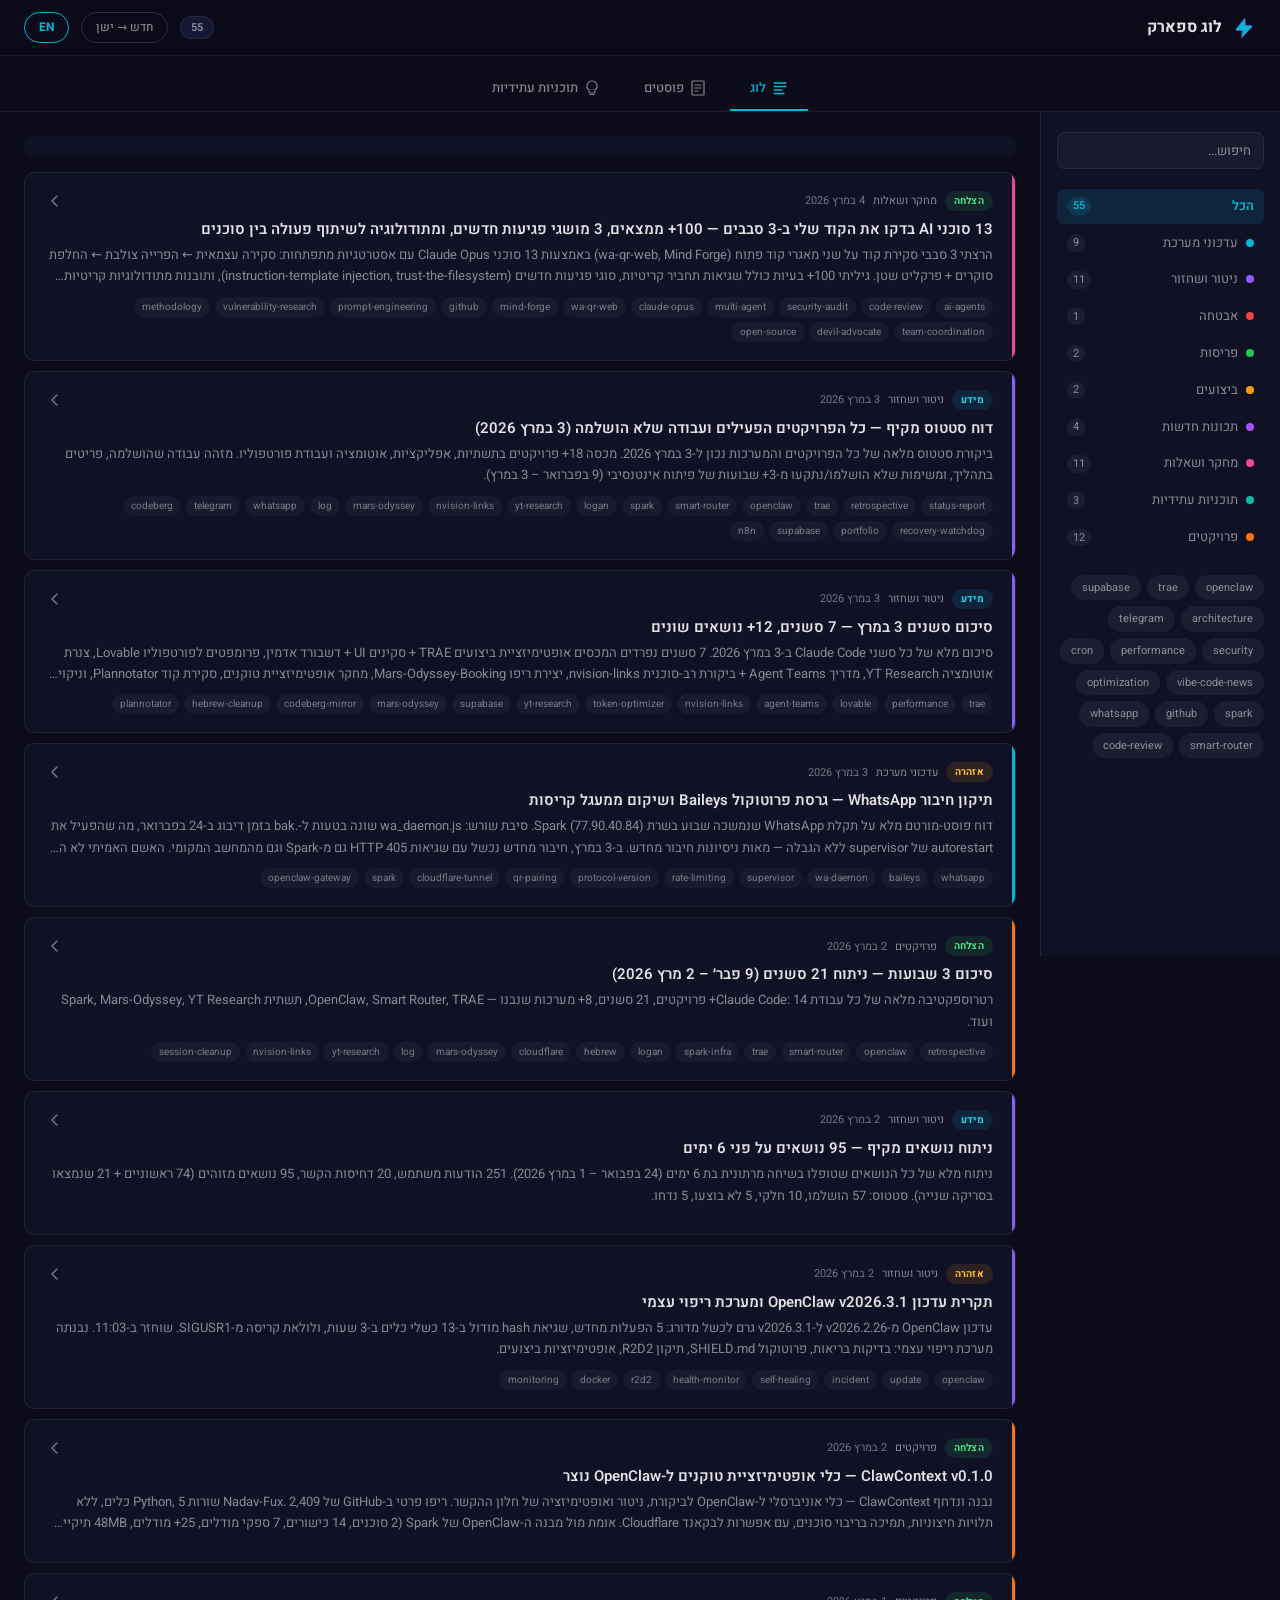
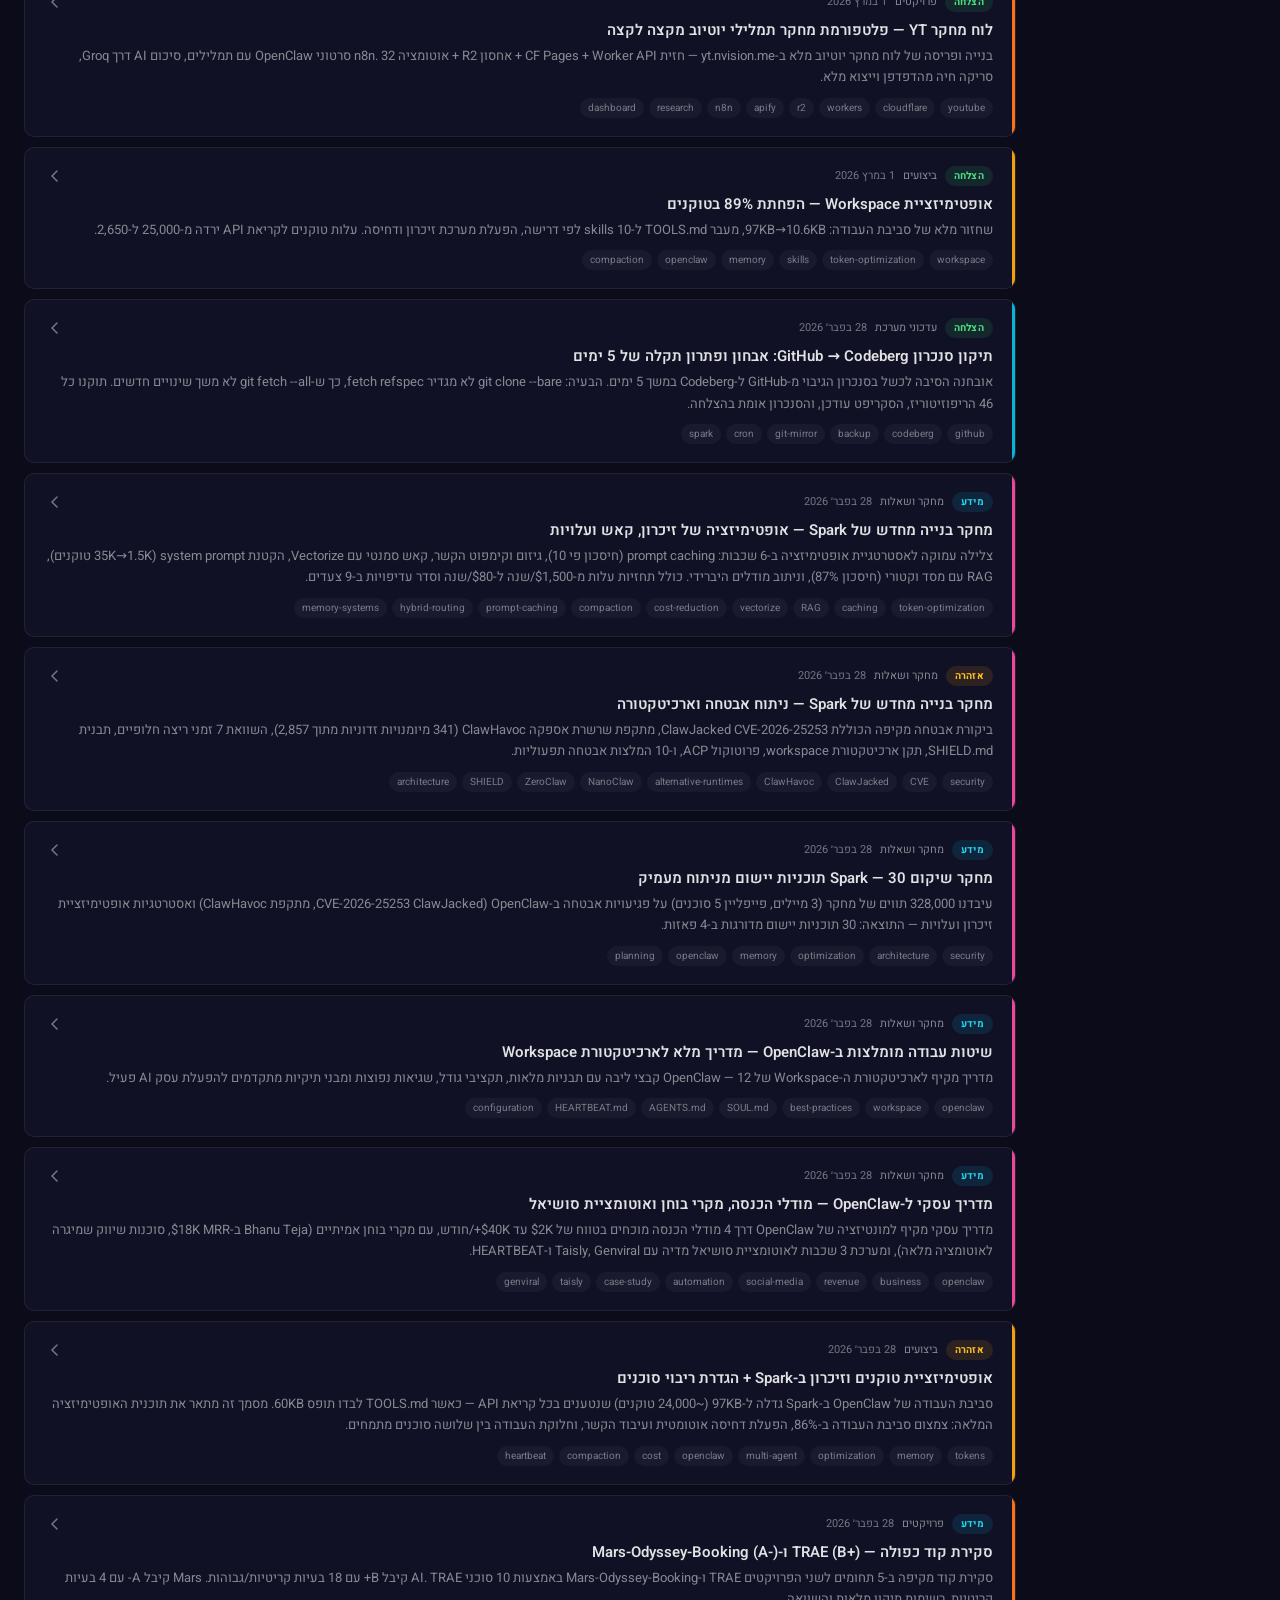
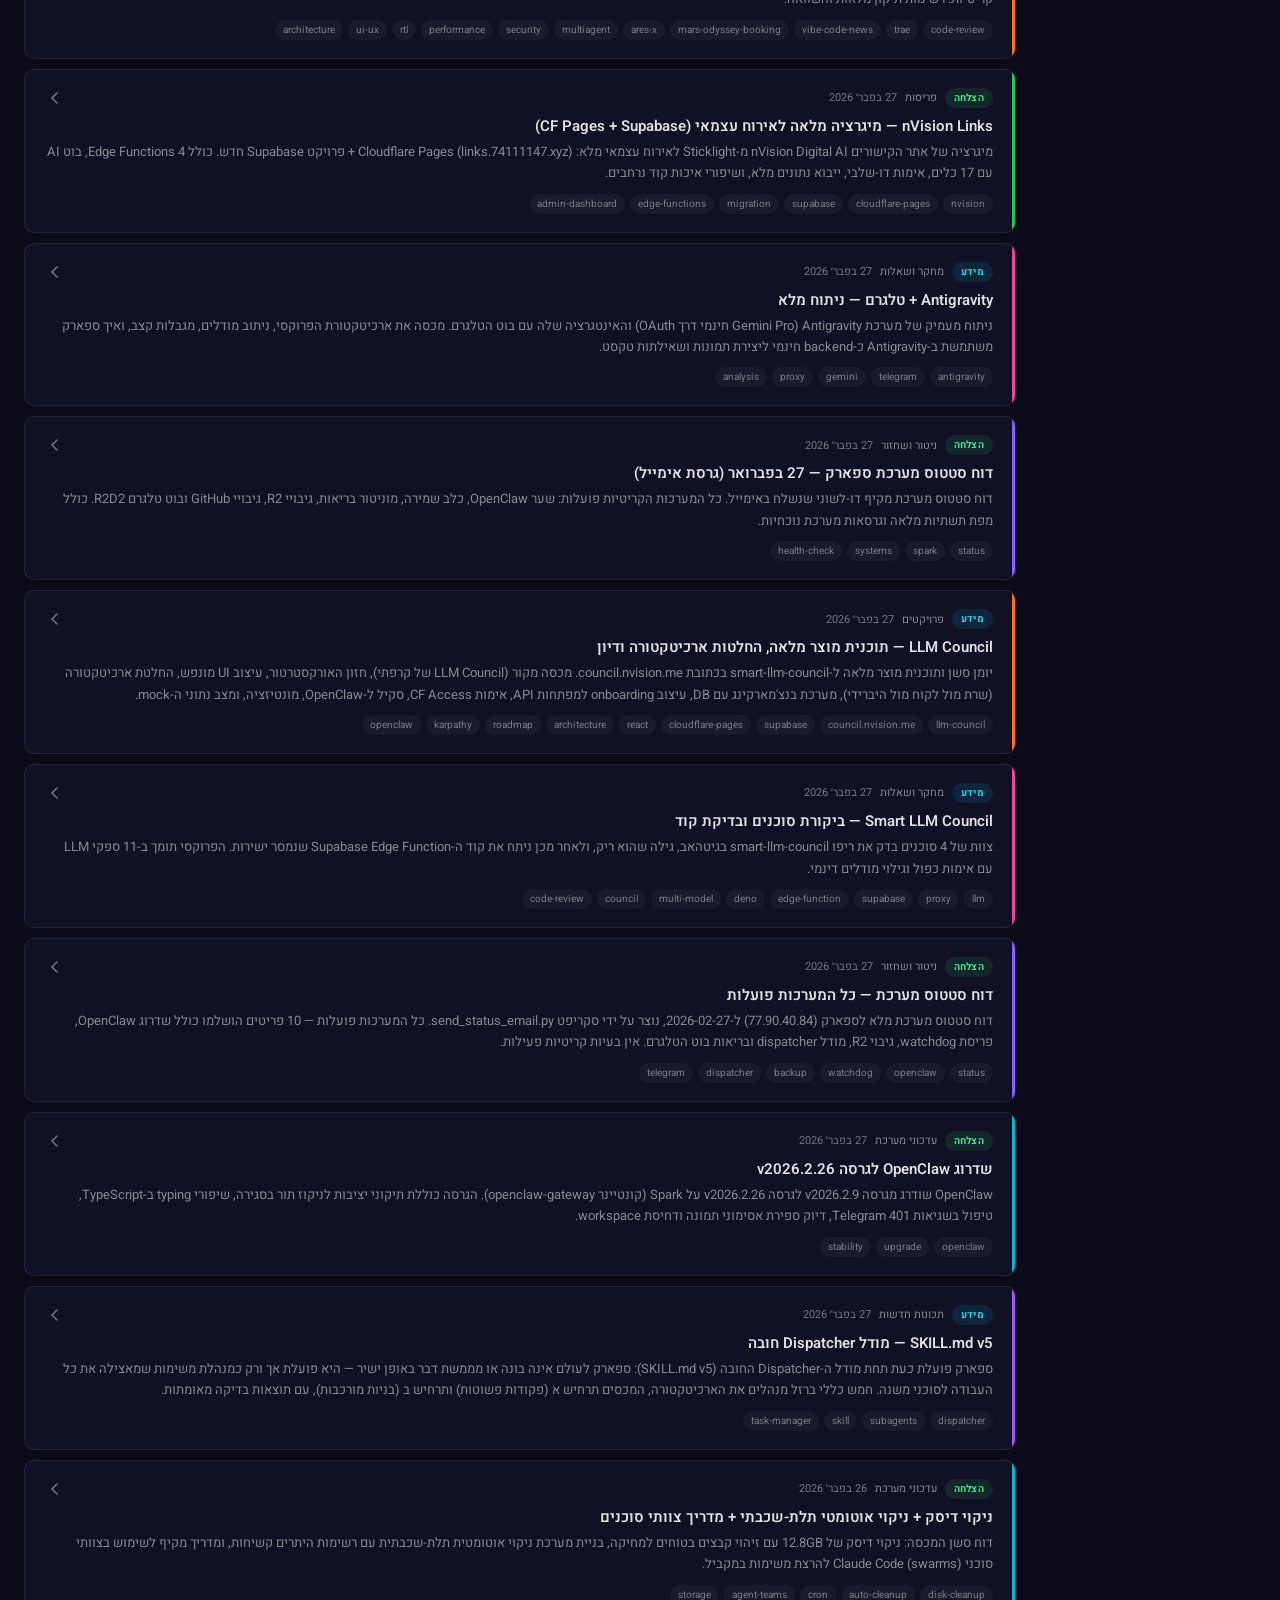
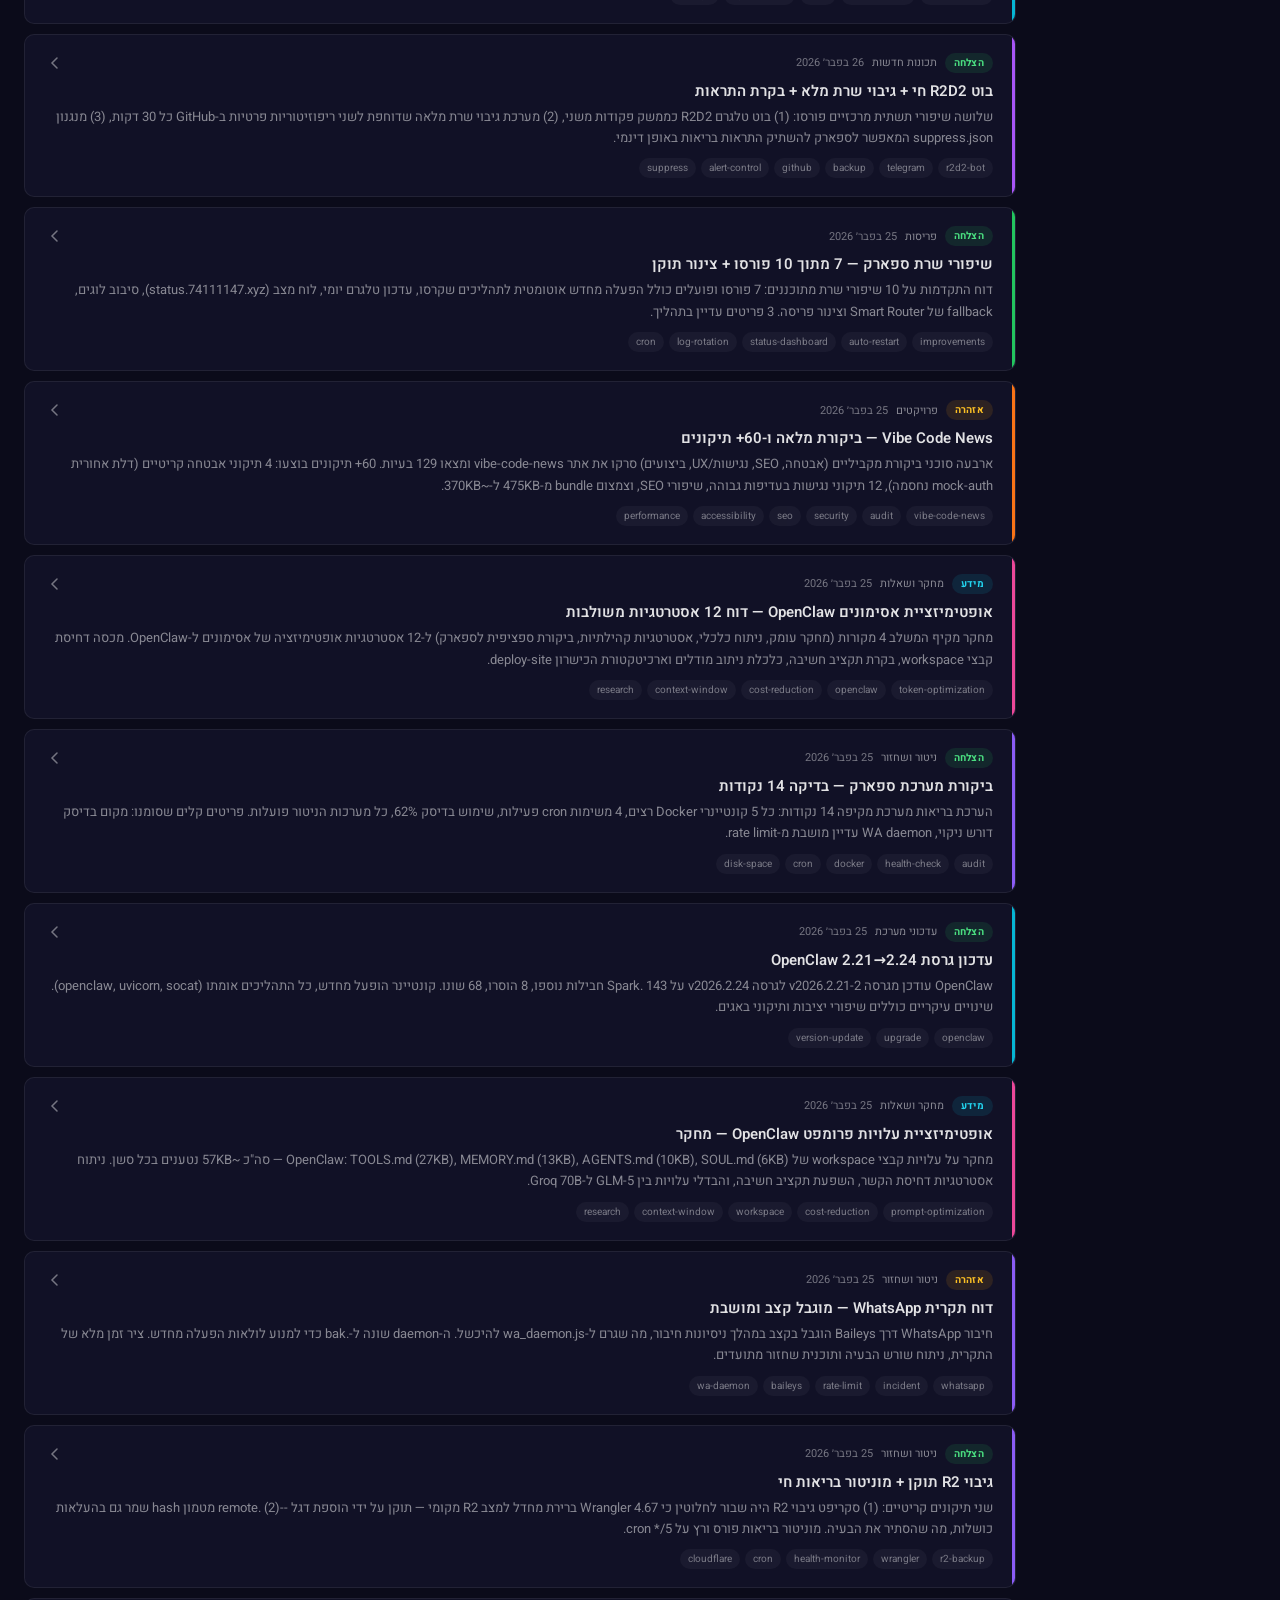
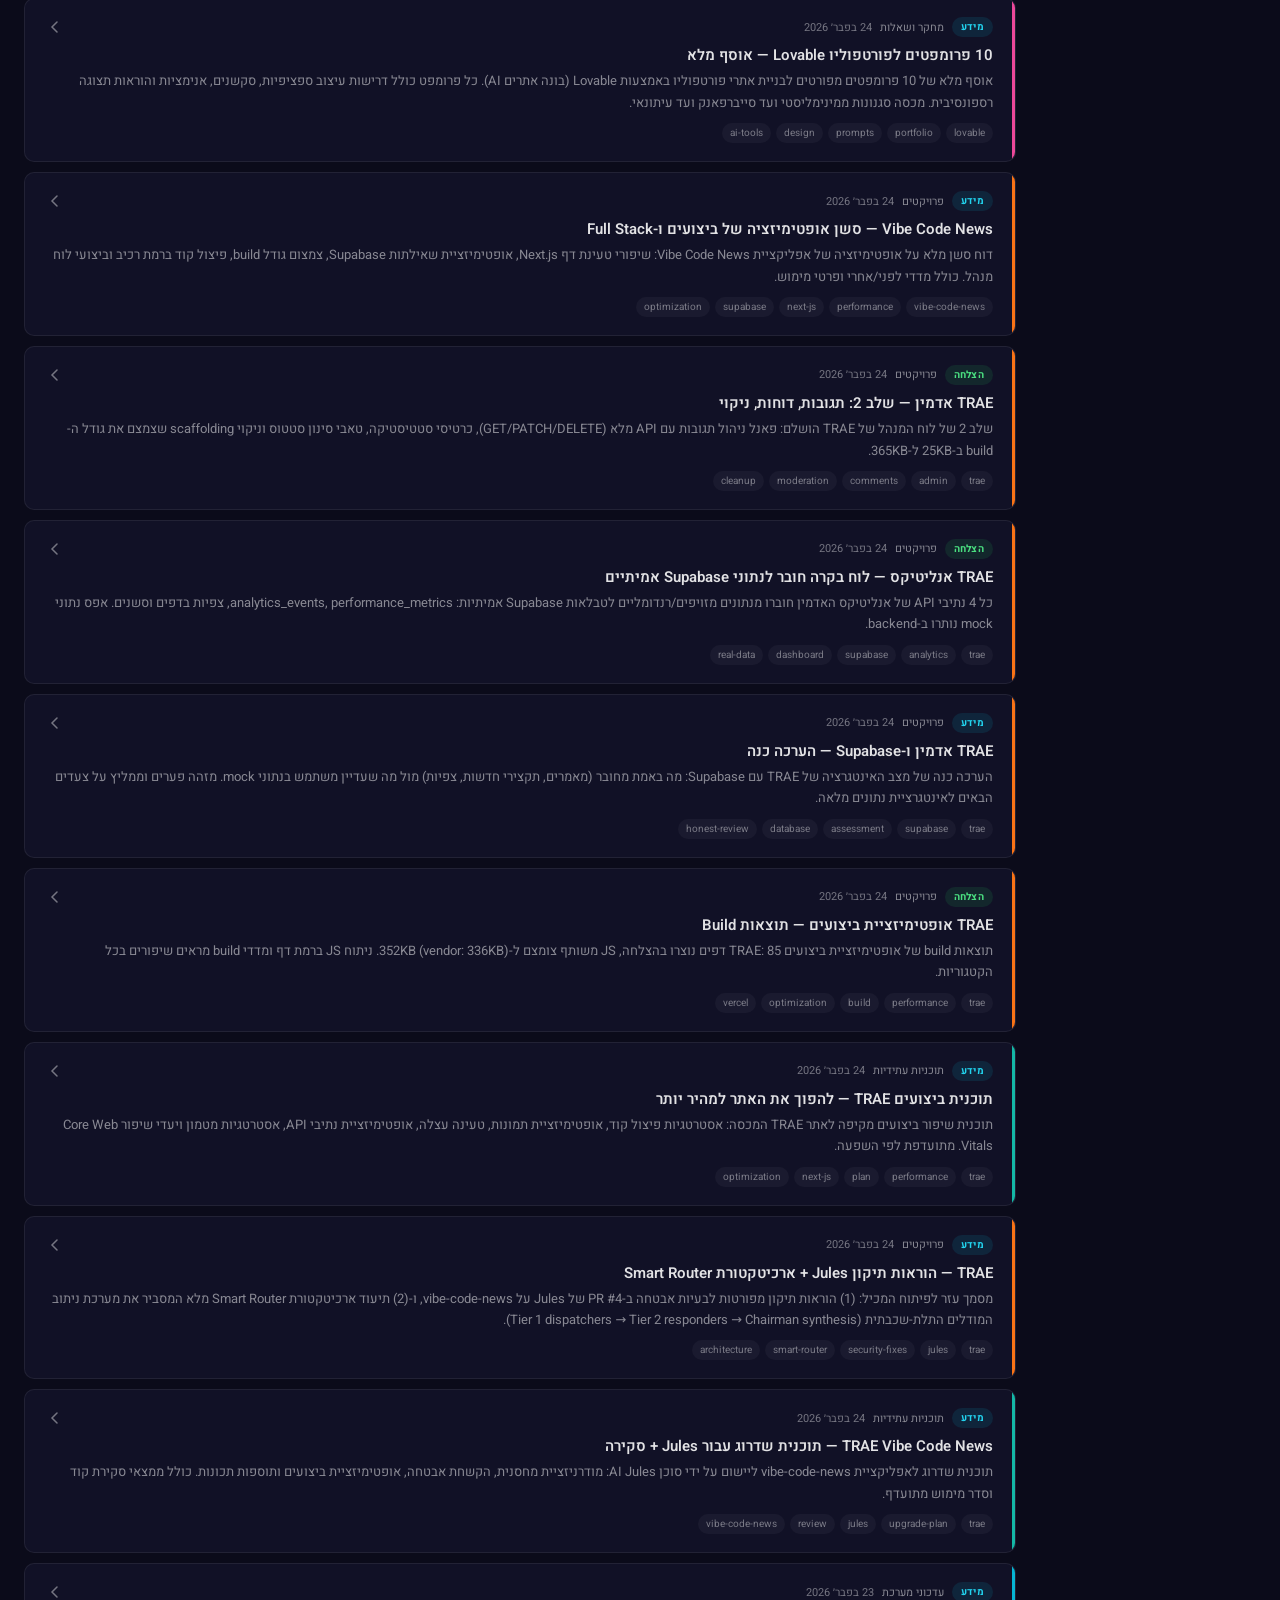
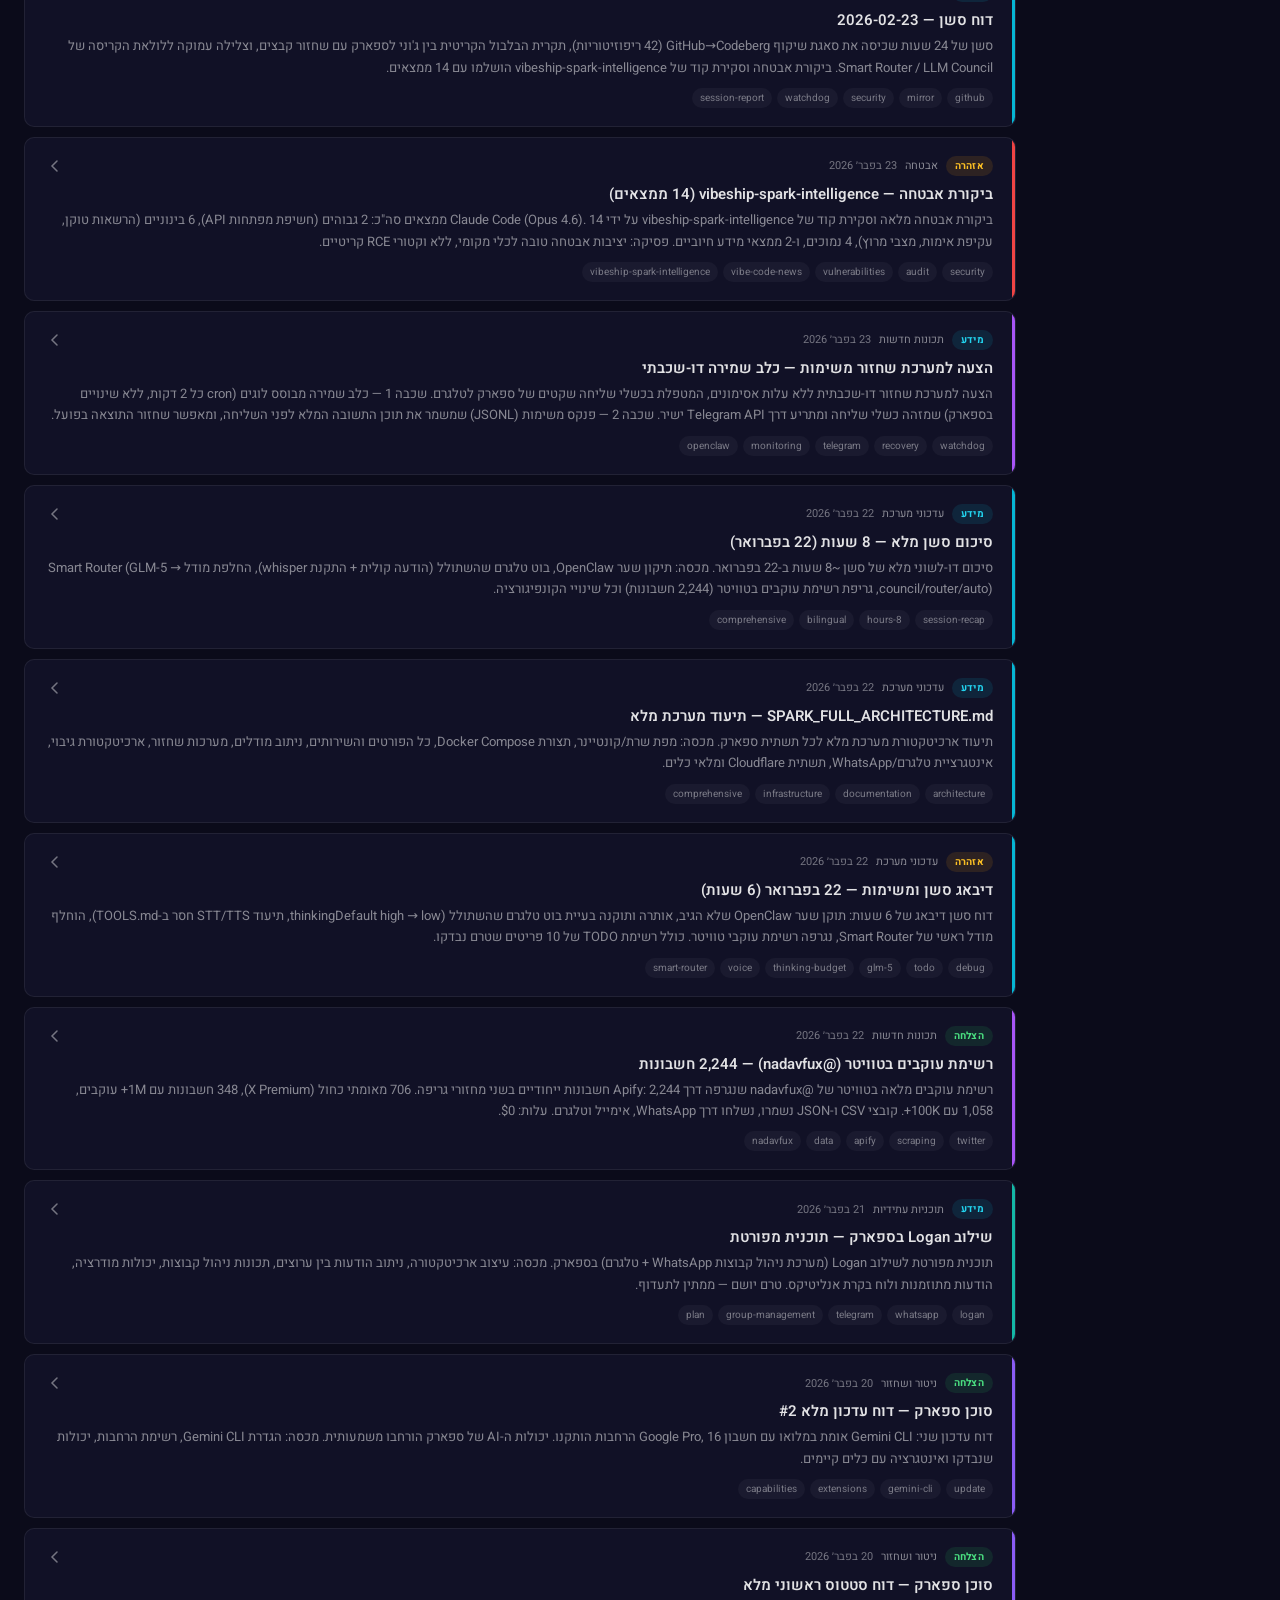
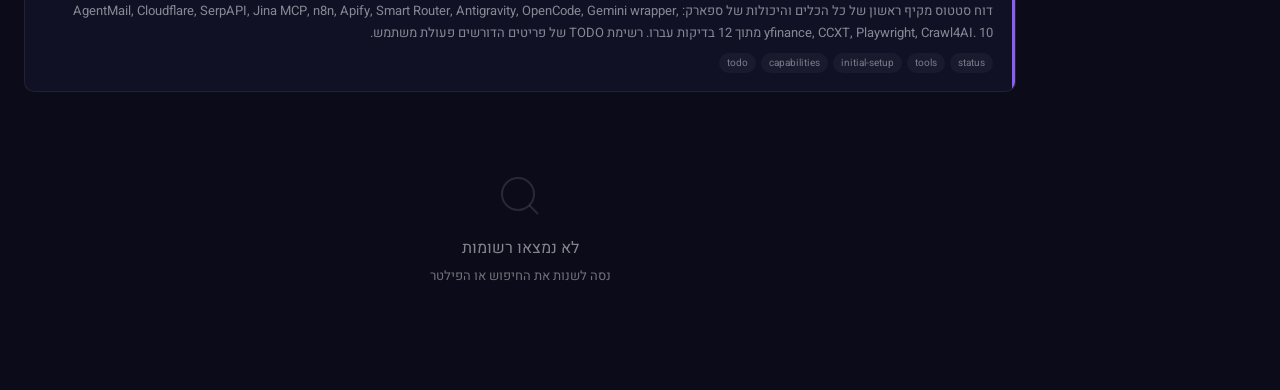
==== index.html @ a2741787 "Add 3 section tabs: Log, Posts, Future Plans" ====
<!DOCTYPE html>
<html lang="he" dir="rtl" class="dark">
<head>
  <meta charset="UTF-8">
  <meta name="viewport" content="width=device-width, initial-scale=1.0">
  <meta name="color-scheme" content="dark">
  <meta name="theme-color" content="#0b0b1a">
  <title>Spark Log</title>
  <meta name="description" content="Spark Log — Personal engineering log tracking system operations, deployments, security events, and research insights.">
  <meta name="author" content="Nadav">
  <link rel="canonical" href="https://log.nvision.me">

  <!-- Open Graph -->
  <meta property="og:type" content="website">
  <meta property="og:url" content="https://log.nvision.me">
  <meta property="og:title" content="Spark Log — Engineering Log">
  <meta property="og:description" content="Personal engineering log tracking system operations, deployments, security events, and research insights.">
  <meta property="og:site_name" content="Spark Log">

  <!-- Twitter/X Card -->
  <meta name="twitter:card" content="summary">
  <meta name="twitter:title" content="Spark Log — Engineering Log">
  <meta name="twitter:description" content="Personal engineering log tracking system operations, deployments, security events, and research insights.">

  <link rel="icon" href="assets/favicon.svg" type="image/svg+xml">
  <link rel="preconnect" href="https://fonts.googleapis.com">
  <link rel="preconnect" href="https://fonts.gstatic.com" crossorigin>
  <link href="https://fonts.googleapis.com/css2?family=Heebo:wght@400;500;700&family=Inter:wght@400;500;700&family=JetBrains+Mono:wght@400&display=swap" rel="stylesheet">
  <link rel="stylesheet" href="assets/style.css">
</head>
<body>

  <a href="#main" class="skip-link">Skip to content</a>

  <header class="header">
    <div class="header-inner">
      <a href="/" class="logo">
        <svg viewBox="0 0 24 24" width="24" height="24" fill="none" aria-hidden="true">
          <path d="M13 2L4.09 12.97A1 1 0 005 14.5h5.5l-1 7.5L19.91 11A1 1 0 0019 9.5h-5.5L13 2z" fill="#06b6d4" stroke="#8b5cf6" stroke-width=".5"/>
        </svg>
        <span class="logo-he">לוג ספארק</span>
        <span class="logo-en">Spark Log</span>
      </a>
      <div class="header-actions">
        <span id="count" class="count" title="Total entries">0</span>
        <button id="sort-btn" class="sort-btn" type="button" aria-label="חדש → ישן">חדש → ישן</button>
        <button id="lang-btn" class="lang-btn" type="button" aria-label="Switch to English">EN</button>
      </div>
    </div>
  </header>

  <nav class="section-nav" id="section-nav" aria-label="Sections">
    <button class="section-tab active" data-section="log" aria-pressed="true">
      <svg width="16" height="16" viewBox="0 0 16 16" fill="none" aria-hidden="true"><path d="M2 3h12M2 6.5h12M2 10h8M2 13.5h10" stroke="currentColor" stroke-width="1.3" stroke-linecap="round"/></svg>
      <span class="section-tab-he">לוג</span><span class="section-tab-en">Log</span>
    </button>
    <button class="section-tab" data-section="posts" aria-pressed="false">
      <svg width="16" height="16" viewBox="0 0 16 16" fill="none" aria-hidden="true"><path d="M13 1H3a1 1 0 00-1 1v12a1 1 0 001 1h10a1 1 0 001-1V2a1 1 0 00-1-1zM5 5h6M5 8h6M5 11h3" stroke="currentColor" stroke-width="1.2" stroke-linecap="round"/></svg>
      <span class="section-tab-he">פוסטים</span><span class="section-tab-en">Posts</span>
    </button>
    <button class="section-tab" data-section="ideas" aria-pressed="false">
      <svg width="16" height="16" viewBox="0 0 16 16" fill="none" aria-hidden="true"><path d="M8 1a5 5 0 013 9v1.5a1.5 1.5 0 01-1.5 1.5h-3A1.5 1.5 0 015 11.5V10a5 5 0 013-9zM6 14.5h4" stroke="currentColor" stroke-width="1.2" stroke-linecap="round"/></svg>
      <span class="section-tab-he">תוכניות עתידיות</span><span class="section-tab-en">Future Plans</span>
    </button>
  </nav>

  <div class="layout">
    <aside class="sidebar" id="sidebar">
      <label for="search" class="sr-only">חיפוש רשומות</label>
      <input type="search" id="search" class="search-input" placeholder="חיפוש..." autocomplete="off">
      <nav id="cats" class="cat-nav" aria-label="Categories"></nav>
      <div id="tags" class="tag-cloud" role="list" aria-label="Tags"></div>
    </aside>

    <main class="main" id="main">
      <div id="filters" class="filters" hidden></div>
      <div id="cards" class="cards" aria-live="polite"></div>
      <div id="empty" class="empty" hidden>
        <svg viewBox="0 0 24 24" width="48" height="48" fill="none" stroke="currentColor" stroke-width="1" opacity=".3" aria-hidden="true">
          <circle cx="11" cy="11" r="8"/><line x1="21" y1="21" x2="16.65" y2="16.65"/>
        </svg>
        <p class="empty-title">לא נמצאו רשומות</p>
        <p class="empty-sub">נסה לשנות את החיפוש או הפילטר</p>
      </div>
    </main>
  </div>

  <!-- Detail drawer -->
  <div id="drawer" class="drawer" hidden role="dialog" aria-modal="true" aria-labelledby="drawer-title">
    <div class="drawer-backdrop" id="drawer-backdrop"></div>
    <div class="drawer-panel" id="drawer-panel">
      <button id="drawer-close" class="drawer-close" type="button" aria-label="Close">&times;</button>
      <div id="drawer-head" class="drawer-head"></div>
      <div id="drawer-body" class="drawer-body"></div>
      <button id="drawer-scroll-top" class="drawer-scroll-top" type="button" aria-label="Scroll to top">
        <svg width="16" height="16" viewBox="0 0 16 16" fill="none" aria-hidden="true"><path d="M8 12V4M4 7l4-4 4 4" stroke="currentColor" stroke-width="1.5" stroke-linecap="round" stroke-linejoin="round"/></svg>
      </button>
    </div>
  </div>

  <script src="assets/app.js"></script>
</body>
</html>
---- assets/style.css ----
/* Spark Log — Dark Theme, RTL-first */

:root {
  --bg: #0b0b1a;
  --surface: #111126;
  --surface2: #171735;
  --border: rgba(255,255,255,.07);
  --border-hover: rgba(255,255,255,.15);
  --text: rgba(255,255,255,.88);
  --dim: rgba(255,255,255,.5);
  --faint: rgba(255,255,255,.42);
  --primary: #06b6d4;
  --purple: #8b5cf6;
  --red: #ef4444;
  --green: #22c55e;
  --amber: #f59e0b;
  --violet: #a855f7;
  --radius: 10px;
  --font: 'Heebo', system-ui, sans-serif;
  --mono: 'JetBrains Mono', monospace;
  --focus-ring: 0 0 0 2px var(--bg), 0 0 0 4px var(--primary);
  color-scheme: dark;
}
[dir="ltr"] { --font: 'Inter', 'Heebo', system-ui, sans-serif; }

*, *::before, *::after { box-sizing: border-box; margin: 0; padding: 0; }
html { scroll-behavior: smooth; }
body {
  background: var(--bg);
  color: var(--text);
  font: 400 14px/1.6 var(--font);
  min-height: 100vh;
  -webkit-font-smoothing: antialiased;
}
a { color: var(--primary); text-decoration: none; }
a:hover { text-decoration: underline; }
button { font: inherit; cursor: pointer; border: none; background: none; color: inherit; }
ul, ol { list-style: none; }

/* ── Skip link ── */
.skip-link {
  position: absolute;
  top: -100%;
  left: 50%;
  transform: translateX(-50%);
  background: var(--primary);
  color: #000;
  padding: 8px 20px;
  border-radius: 0 0 8px 8px;
  font-weight: 700;
  font-size: 13px;
  z-index: 999;
  transition: top .2s;
}
.skip-link:focus { top: 0; }

/* ── Screen reader only ── */
.sr-only {
  position: absolute; width: 1px; height: 1px;
  padding: 0; margin: -1px; overflow: hidden;
  clip: rect(0,0,0,0); white-space: nowrap; border: 0;
}

/* ── Focus visible ── */
:focus-visible {
  outline: none;
  box-shadow: var(--focus-ring);
  border-radius: var(--radius);
}
a:focus-visible { border-radius: 4px; }

/* Scrollbar */
::-webkit-scrollbar { width: 5px; height: 5px; }
::-webkit-scrollbar-track { background: transparent; }
::-webkit-scrollbar-thumb { background: rgba(255,255,255,.1); border-radius: 3px; }

/* ── HEADER ── */
.header {
  position: sticky; top: 0; z-index: 100;
  height: 56px;
  background: rgba(11,11,26,.85);
  backdrop-filter: blur(12px);
  -webkit-backdrop-filter: blur(12px);
  border-bottom: 1px solid var(--border);
}
.header-inner {
  max-width: 1400px;
  margin: 0 auto;
  height: 100%;
  display: flex;
  align-items: center;
  justify-content: space-between;
  padding: 0 24px;
}
.logo {
  display: flex; align-items: center; gap: 10px;
  color: var(--text); text-decoration: none;
  font-weight: 700; font-size: 16px;
}
.logo svg { flex-shrink: 0; }
[dir="rtl"] .logo-en,
[dir="ltr"] .logo-he { display: none; }

.header-actions { display: flex; align-items: center; gap: 12px; }
.count {
  font-size: 11px; font-weight: 600;
  background: var(--surface2);
  color: var(--dim);
  padding: 2px 10px;
  border-radius: 99px;
  border: 1px solid var(--border);
  font-variant-numeric: tabular-nums;
}
.lang-btn {
  font-size: 12px; font-weight: 700;
  padding: 5px 14px;
  border-radius: 99px;
  border: 1px solid var(--primary);
  color: var(--primary);
  transition: background .2s, color .2s;
}
.lang-btn:hover { background: var(--primary); color: #000; }
.sort-btn {
  font-size: 12px; font-weight: 500;
  padding: 5px 14px;
  border-radius: 99px;
  border: 1px solid var(--border-hover);
  color: var(--dim);
  transition: background .2s, color .2s, border-color .2s;
  white-space: nowrap;
}
.sort-btn:hover { border-color: var(--primary); color: var(--primary); }

/* ── SECTION NAV ── */
.section-nav {
  display: flex;
  justify-content: center;
  gap: 4px;
  padding: 12px 16px 0;
  background: var(--bg);
  position: sticky;
  top: 56px;
  z-index: 90;
  border-bottom: 1px solid var(--border);
}
.section-tab {
  display: flex; align-items: center; gap: 6px;
  padding: 10px 20px;
  font-size: 13px; font-weight: 500;
  color: var(--dim);
  border: none; background: none;
  border-bottom: 2px solid transparent;
  cursor: pointer;
  transition: color .2s, border-color .2s;
  white-space: nowrap;
}
.section-tab:hover { color: var(--text); }
.section-tab.active {
  color: var(--primary);
  border-bottom-color: var(--primary);
}
.section-tab[data-section="posts"].active { color: #3b82f6; border-bottom-color: #3b82f6; }
.section-tab[data-section="ideas"].active { color: #fbbf24; border-bottom-color: #fbbf24; }
.section-tab svg { width: 16px; height: 16px; flex-shrink: 0; }
[dir="rtl"] .section-tab-en,
[dir="ltr"] .section-tab-he { display: none; }

/* ── LAYOUT ── */
.layout {
  display: grid;
  grid-template-columns: 240px 1fr;
  min-height: calc(100vh - 100px);
}

/* ── SIDEBAR ── */
.sidebar {
  background: var(--surface);
  border-inline-end: 1px solid var(--border);
  padding: 20px 16px;
  position: sticky; top: 56px;
  height: calc(100vh - 56px);
  overflow-y: auto;
  display: flex; flex-direction: column; gap: 20px;
}
.search-input {
  width: 100%;
  background: rgba(255,255,255,.04);
  border: 1px solid var(--border);
  border-radius: 8px;
  padding: 8px 12px;
  color: var(--text);
  font: 13px var(--font);
  outline: none;
  transition: border-color .2s, box-shadow .2s;
}
.search-input::placeholder { color: var(--dim); }
.search-input:focus-visible {
  border-color: var(--primary);
  box-shadow: 0 0 0 2px rgba(6,182,212,.2);
}

/* Category nav */
.cat-nav { display: flex; flex-direction: column; gap: 2px; }
.cat-btn {
  display: flex; align-items: center; justify-content: space-between;
  width: 100%; padding: 7px 10px;
  border-radius: 7px; font-size: 13px;
  color: var(--dim);
  transition: background .15s, color .15s;
}
.cat-btn:hover { background: rgba(255,255,255,.05); color: var(--text); }
.cat-btn.active { background: rgba(6,182,212,.12); color: var(--primary); font-weight: 600; }
.cat-count {
  font-size: 11px; padding: 0 6px;
  background: rgba(255,255,255,.05);
  border-radius: 99px;
  font-variant-numeric: tabular-nums;
}
.cat-btn.active .cat-count { background: rgba(6,182,212,.15); color: var(--primary); }
.cat-dot {
  width: 8px; height: 8px; border-radius: 50%;
  display: inline-block; margin-inline-end: 8px; flex-shrink: 0;
}

/* Tag cloud */
.tag-cloud { display: flex; flex-wrap: wrap; gap: 6px; }
.tag {
  font-size: 11px; padding: 3px 10px;
  border-radius: 99px;
  background: rgba(255,255,255,.05);
  color: var(--dim);
  border: 1px solid transparent;
  transition: background .15s, color .15s, border-color .15s;
  cursor: pointer;
}
.tag:hover { background: rgba(6,182,212,.1); color: var(--primary); border-color: rgba(6,182,212,.2); }
.tag.active { background: rgba(6,182,212,.15); color: var(--primary); border-color: var(--primary); }

/* ── MAIN ── */
.main { padding: 24px; min-width: 0; }

/* Filters bar */
.filters {
  display: flex; align-items: center; flex-wrap: wrap; gap: 8px;
  padding: 10px 14px; margin-bottom: 16px;
  background: var(--surface); border-radius: 8px;
  font-size: 12px; color: var(--dim);
}
.filter-chip {
  display: inline-flex; align-items: center; gap: 6px;
  background: rgba(6,182,212,.1); color: var(--primary);
  padding: 3px 10px; border-radius: 99px;
  font-size: 12px;
}
.filter-x {
  font-size: 14px; line-height: 1; opacity: .6;
  cursor: pointer; padding: 0 2px;
}
.filter-x:hover { opacity: 1; }

/* Cards grid */
.cards { display: flex; flex-direction: column; gap: 10px; }

/* ── ENTRY CARD ── */
.card {
  position: relative;
  background: var(--surface);
  border: 1px solid var(--border);
  border-radius: var(--radius);
  padding: 18px 22px;
  cursor: pointer;
  transition: border-color .2s, transform .15s, box-shadow .2s;
  overflow: hidden;
}
.card::before {
  content: '';
  position: absolute;
  inset-block: 0; inset-inline-start: 0;
  width: 3px;
  background: var(--stripe, var(--primary));
  transition: width .2s;
}
.card:hover {
  border-color: var(--border-hover);
  transform: translateY(-1px);
  box-shadow: 0 8px 30px rgba(0,0,0,.3);
}
.card:hover::before { width: 4px; }
.card:focus-visible {
  border-color: var(--primary);
  box-shadow: var(--focus-ring);
}
.card:focus-visible::before { width: 4px; }

.card-top {
  display: flex; align-items: center; gap: 8px;
  margin-bottom: 8px; flex-wrap: wrap;
  min-width: 0;
}
.card-title {
  font-size: 15px; font-weight: 600; color: var(--text);
  margin-bottom: 4px; line-height: 1.4;
  text-wrap: balance;
}
.card-summary {
  font-size: 13px; color: var(--dim); line-height: 1.65;
  display: -webkit-box; -webkit-line-clamp: 2;
  -webkit-box-orient: vertical; overflow: hidden;
  margin-bottom: 10px;
}
.card-tags { display: flex; flex-wrap: wrap; gap: 5px; }
.card-tag {
  font-size: 10px; padding: 2px 8px;
  border-radius: 99px;
  background: rgba(255,255,255,.04);
  color: var(--faint);
  transition: color .15s, background .15s;
  cursor: pointer;
}
.card-tag:hover { background: rgba(6,182,212,.1); color: var(--primary); }
.card:hover .card-tag { color: var(--dim); }
.card-date {
  font-size: 11px; color: var(--faint); white-space: nowrap;
  font-variant-numeric: tabular-nums;
}
.card-arrow {
  margin-inline-start: auto;
  color: var(--faint);
  transition: color .2s, transform .2s;
  flex-shrink: 0;
}
.card:hover .card-arrow { color: var(--primary); }
[dir="rtl"] .card-arrow { transform: scaleX(-1); }

/* Category stripe colors */
.card[data-cat="system"]      { --stripe: #06b6d4; }
.card[data-cat="monitoring"]  { --stripe: #8b5cf6; }
.card[data-cat="security"]    { --stripe: #ef4444; }
.card[data-cat="deployment"]  { --stripe: #22c55e; }
.card[data-cat="performance"] { --stripe: #f59e0b; }
.card[data-cat="features"]    { --stripe: #a855f7; }
.card[data-cat="research"]    { --stripe: #ec4899; }
.card[data-cat="future-plans"]{ --stripe: #14b8a6; }
.card[data-cat="projects"]    { --stripe: #f97316; }

/* ── BADGES ── */
.badge {
  display: inline-block;
  padding: 2px 9px; border-radius: 99px;
  font-size: 10px; font-weight: 700;
  text-transform: uppercase; letter-spacing: .03em;
  white-space: nowrap;
}
.badge-critical { background: rgba(239,68,68,.12); color: #f87171; }
.badge-warning  { background: rgba(245,158,11,.12); color: #fbbf24; }
.badge-info     { background: rgba(6,182,212,.12); color: #22d3ee; }
.badge-success  { background: rgba(34,197,94,.12); color: #4ade80; }

/* Category label */
.cat-label { font-size: 11px; color: var(--dim); }

/* ── EMPTY STATE ── */
.empty {
  display: flex; flex-direction: column;
  align-items: center; justify-content: center;
  padding: 80px 20px; text-align: center;
  color: var(--faint);
}
.empty-title { font-size: 16px; margin-top: 16px; color: var(--dim); }
.empty-sub { font-size: 13px; margin-top: 4px; }

/* ── DRAWER ── */
.drawer[hidden] { display: none !important; }
.drawer {
  position: fixed; inset: 0; z-index: 200;
  display: flex;
  justify-content: flex-end;
}
[dir="rtl"] .drawer { justify-content: flex-start; }

.drawer-backdrop {
  position: absolute; inset: 0;
  background: rgba(0,0,0,.55);
  backdrop-filter: blur(3px);
  -webkit-backdrop-filter: blur(3px);
}
.drawer-panel {
  position: relative; z-index: 1;
  width: min(640px, 100vw);
  background: var(--surface);
  border-inline-start: 1px solid var(--border);
  overflow-y: auto; padding: 28px;
  overscroll-behavior: contain;
  animation: slideIn .25s cubic-bezier(.22,1,.36,1) both;
}
@keyframes slideIn {
  from { transform: translateX(100%); opacity: 0; }
  to   { transform: translateX(0); opacity: 1; }
}
[dir="rtl"] .drawer-panel {
  animation-name: slideInRTL;
}
@keyframes slideInRTL {
  from { transform: translateX(-100%); opacity: 0; }
  to   { transform: translateX(0); opacity: 1; }
}

.drawer-close {
  position: sticky; top: 16px; inset-inline-end: 0;
  width: 36px; height: 36px;
  border-radius: 50%;
  background: rgba(17,17,38,.9);
  backdrop-filter: blur(8px);
  -webkit-backdrop-filter: blur(8px);
  color: var(--dim); font-size: 20px;
  display: flex; align-items: center; justify-content: center;
  border: 1px solid var(--border);
  transition: background .2s, color .2s, border-color .2s;
  z-index: 10;
  float: inline-end;
  margin-bottom: -36px;
}
.drawer-close:hover { background: rgba(6,182,212,.15); color: var(--primary); border-color: var(--primary); }

/* Scroll-to-top button in drawer */
.drawer-scroll-top {
  position: sticky; bottom: 20px;
  width: 36px; height: 36px;
  border-radius: 50%;
  background: rgba(17,17,38,.9);
  backdrop-filter: blur(8px);
  -webkit-backdrop-filter: blur(8px);
  color: var(--dim);
  display: flex; align-items: center; justify-content: center;
  border: 1px solid var(--border);
  transition: background .2s, color .2s, border-color .2s, opacity .2s, transform .2s;
  z-index: 10;
  float: inline-end;
  clear: inline-end;
  opacity: 0;
  pointer-events: none;
  transform: translateY(10px);
}
.drawer-scroll-top.visible {
  opacity: 1;
  pointer-events: auto;
  transform: translateY(0);
}
.drawer-scroll-top:hover { background: rgba(6,182,212,.15); color: var(--primary); border-color: var(--primary); }

/* Drawer head */
.drawer-head {
  margin-bottom: 20px;
  padding-bottom: 16px;
  border-bottom: 1px solid var(--border);
}
.drawer-title {
  font-size: 20px; font-weight: 700;
  color: var(--text); line-height: 1.3;
  margin-bottom: 10px;
  padding-inline-end: 44px;
  text-wrap: balance;
}
.drawer-meta {
  display: flex; align-items: center;
  flex-wrap: wrap; gap: 8px;
}
.drawer-tags {
  display: flex; flex-wrap: wrap; gap: 5px;
  margin-top: 10px;
}

/* ── DRAWER BODY — Rich HTML ── */
.drawer-body { font-size: 14px; line-height: 1.75; }
.drawer-body h3 {
  color: var(--primary); font-size: 15px; font-weight: 700;
  margin: 24px 0 8px; letter-spacing: .01em;
}
.drawer-body h4 {
  font-size: 14px; font-weight: 600; color: var(--text);
  margin: 16px 0 6px;
}
.drawer-body p { color: var(--dim); margin-bottom: 10px; }
.drawer-body p:last-child { margin-bottom: 0; }
.drawer-body table {
  width: 100%; border-collapse: collapse;
  font-size: 13px; margin: 12px 0;
  border-radius: 8px; overflow: hidden;
}
.drawer-body th {
  background: rgba(255,255,255,.05);
  padding: 8px 12px; font-weight: 700; font-size: 12px;
  text-align: start; color: var(--text);
  border-bottom: 1px solid var(--border);
}
.drawer-body td {
  padding: 7px 12px; color: var(--dim);
  border-bottom: 1px solid rgba(255,255,255,.03);
  font-variant-numeric: tabular-nums;
}
.drawer-body tr:last-child td { border-bottom: none; }
.drawer-body tr:hover td { background: rgba(255,255,255,.02); color: var(--text); }
.drawer-body code {
  background: rgba(6,182,212,.08); color: var(--primary);
  font: 12px var(--mono);
  padding: 1px 5px; border-radius: 4px;
}
.drawer-body pre {
  background: #080814; border: 1px solid var(--border);
  border-radius: 8px; padding: 14px;
  font: 12px/1.6 var(--mono);
  overflow-x: auto; margin: 12px 0;
  color: rgba(255,255,255,.7);
}
.drawer-body pre code {
  background: none; padding: 0; color: inherit; font-size: inherit;
}
.drawer-body ul, .drawer-body ol {
  padding-inline-start: 20px; margin: 8px 0;
  display: flex; flex-direction: column; gap: 3px;
}
.drawer-body ul { list-style: disc; }
.drawer-body ol { list-style: decimal; }
.drawer-body li { color: var(--dim); font-size: 13px; line-height: 1.6; }
.drawer-body li::marker { color: var(--primary); }
.drawer-body hr { border: none; border-top: 1px solid var(--border); margin: 20px 0; }

/* Alert boxes */
.drawer-body .alert-red,
.drawer-body .alert-green,
.drawer-body .alert-blue,
.drawer-body .alert-orange,
.drawer-body .meta-bar {
  padding: 12px 16px; border-radius: 8px; margin: 12px 0;
  font-size: 13px; line-height: 1.6;
  border-inline-start: 3px solid;
}
.drawer-body .alert-red    { background: rgba(239,68,68,.06); border-color: #ef4444; color: #fca5a5; }
.drawer-body .alert-green  { background: rgba(34,197,94,.06); border-color: #22c55e; color: #86efac; }
.drawer-body .alert-blue   { background: rgba(6,182,212,.06); border-color: #06b6d4; color: #67e8f9; }
.drawer-body .alert-orange { background: rgba(245,158,11,.06); border-color: #f59e0b; color: #fcd34d; }
.drawer-body .meta-bar     { background: rgba(139,92,246,.06); border-color: #8b5cf6; color: #c4b5fd; }

/* Executive summary */
.drawer-body .exec-summary {
  background: rgba(6,182,212,.05);
  border: 1px solid rgba(6,182,212,.15);
  border-radius: 10px;
  padding: 16px 20px;
  margin-bottom: 16px;
}
.drawer-body .exec-summary h3 {
  color: var(--primary);
  font-size: 14px;
  margin: 0 0 8px;
  text-transform: uppercase;
  letter-spacing: .05em;
}
.drawer-body .exec-summary p {
  color: var(--text);
  font-size: 13px;
  line-height: 1.7;
  margin-bottom: 0;
}
.drawer-body .section-divider {
  border: none;
  border-top: 1px dashed var(--border);
  margin: 20px 0;
}
.drawer-body .email-content {
  font-size: 13px;
  line-height: 1.7;
  color: var(--dim);
}

/* Embedded email content — strip inline styles that conflict */
.drawer-body .email-content h1,
.drawer-body .email-content h2 {
  color: var(--primary);
  font-size: 16px;
  font-weight: 700;
  margin: 20px 0 8px;
  border: none;
  background: none;
  padding: 0;
}
.drawer-body .email-content h3 {
  color: var(--text);
}
.drawer-body .email-content p {
  color: var(--dim);
}

/* Related entries */
.drawer-related { margin-top: 24px; padding-top: 16px; border-top: 1px solid var(--border); }
.drawer-related h3 { margin-top: 0; }
.related-link { display: block; padding: 6px 0; font-size: 13px; }
.related-link:hover { color: var(--primary); }

/* ── RESPONSIVE ── */
@media (max-width: 768px) {
  .layout { grid-template-columns: 1fr; }
  .sidebar {
    position: sticky; top: 56px; z-index: 50;
    height: auto; border-inline-end: none;
    border-bottom: 1px solid var(--border);
    padding: 12px 16px;
    flex-direction: row; flex-wrap: wrap;
    align-items: center; gap: 8px;
    overflow-x: auto;
  }
  .search-input { width: 140px; min-width: 100px; flex-shrink: 0; }
  .cat-nav {
    display: flex; flex-direction: row; gap: 4px;
    flex-wrap: nowrap; overflow-x: auto;
  }
  .cat-btn { width: auto; white-space: nowrap; padding: 5px 10px; }
  .tag-cloud { flex-wrap: nowrap; overflow-x: auto; }
  .main { padding: 16px; }
  .card { padding: 14px 16px; }
  .drawer-panel { width: 100vw; padding: 20px 16px; }
  .drawer-title { font-size: 18px; }
}

/* ── Reduced motion ── */
@media (prefers-reduced-motion: reduce) {
  *, *::before, *::after {
    animation-duration: 0.01ms !important;
    animation-iteration-count: 1 !important;
    transition-duration: 0.01ms !important;
    scroll-behavior: auto !important;
  }
}

/* Body no-scroll when drawer open */
body.drawer-open { overflow: hidden; }
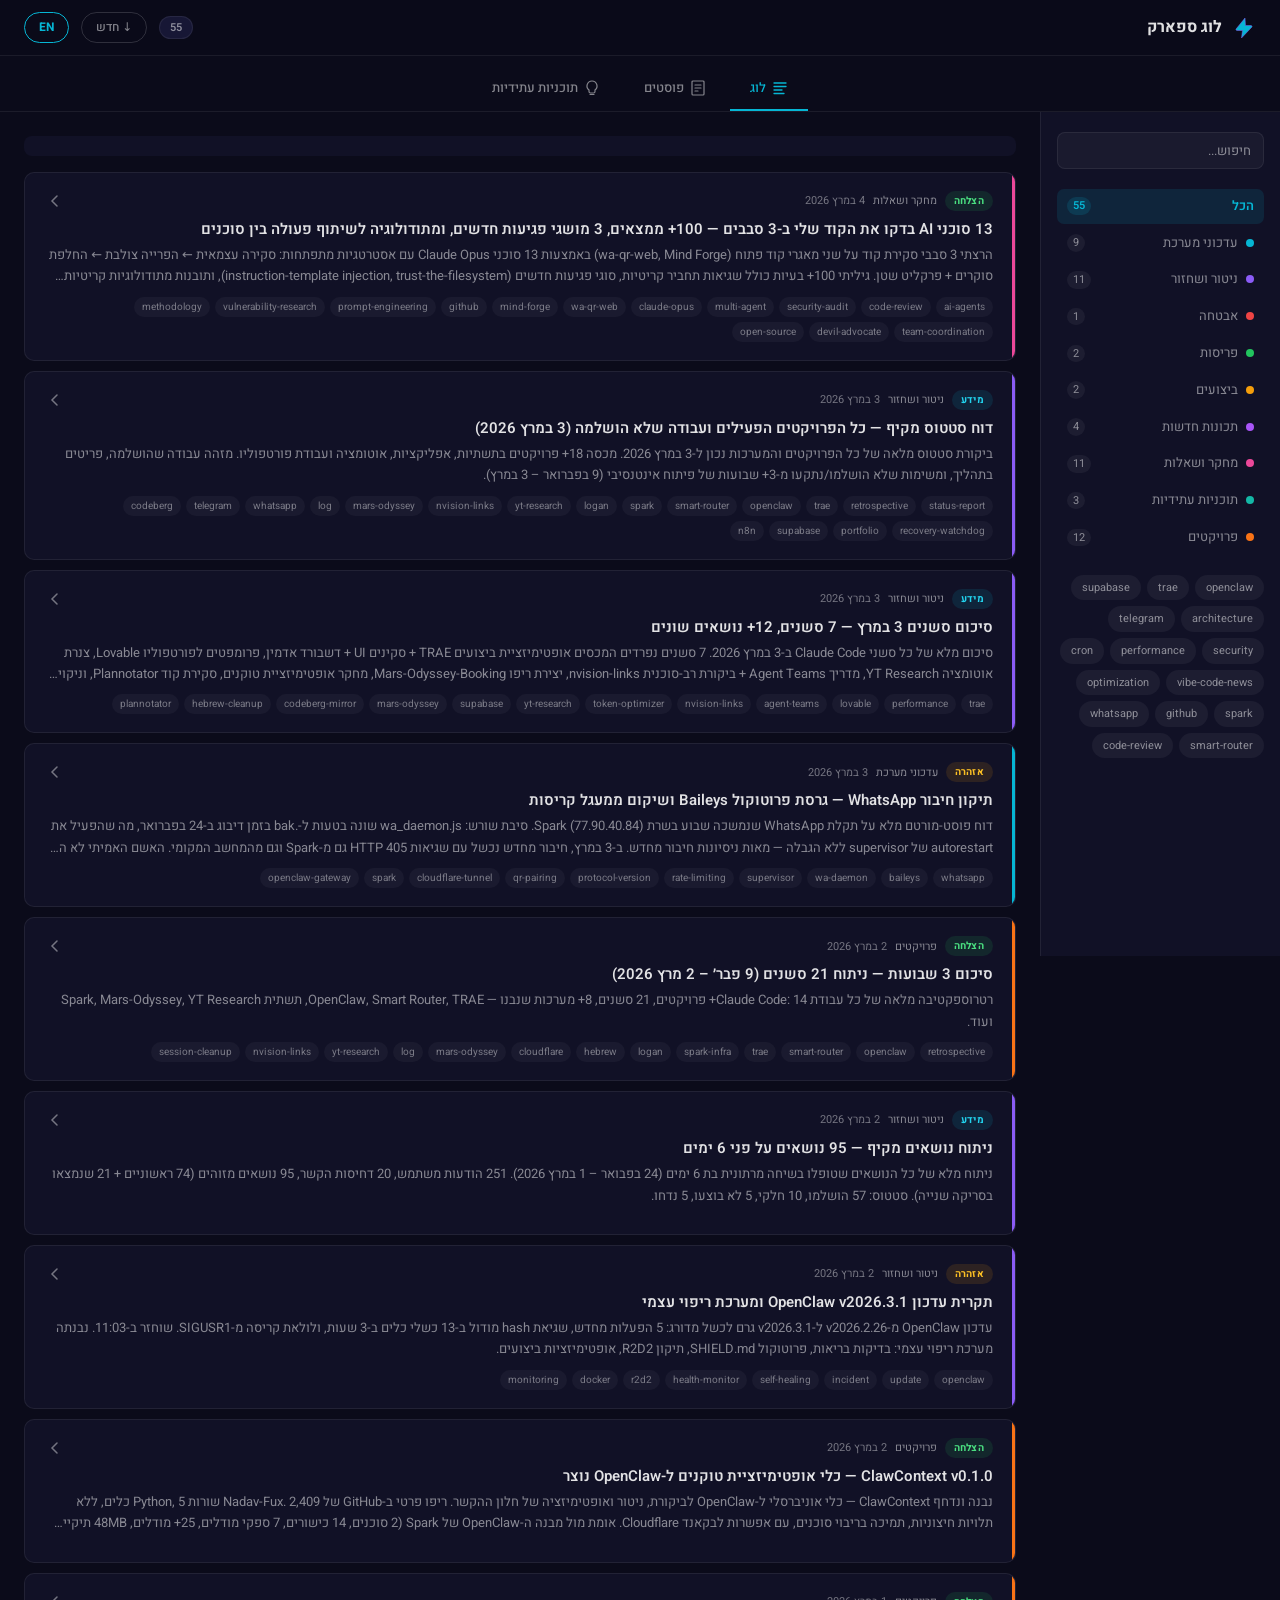
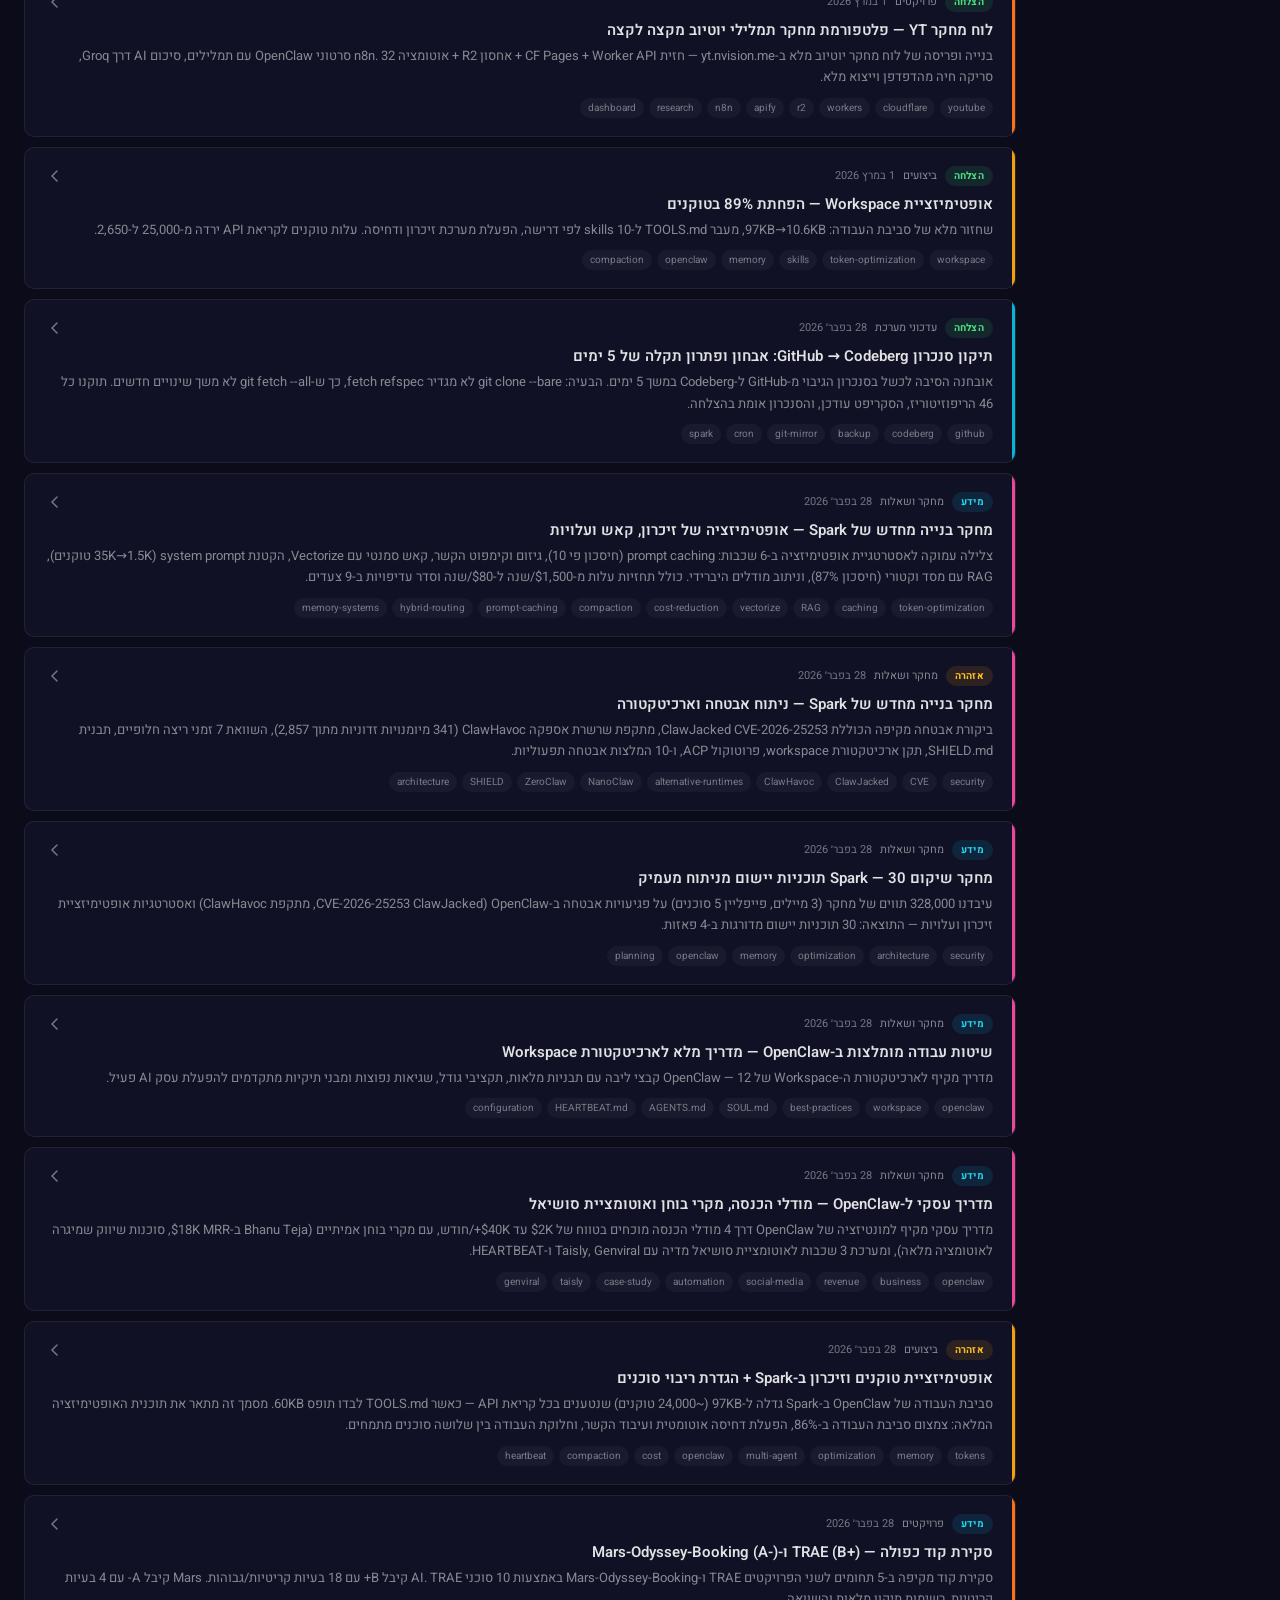
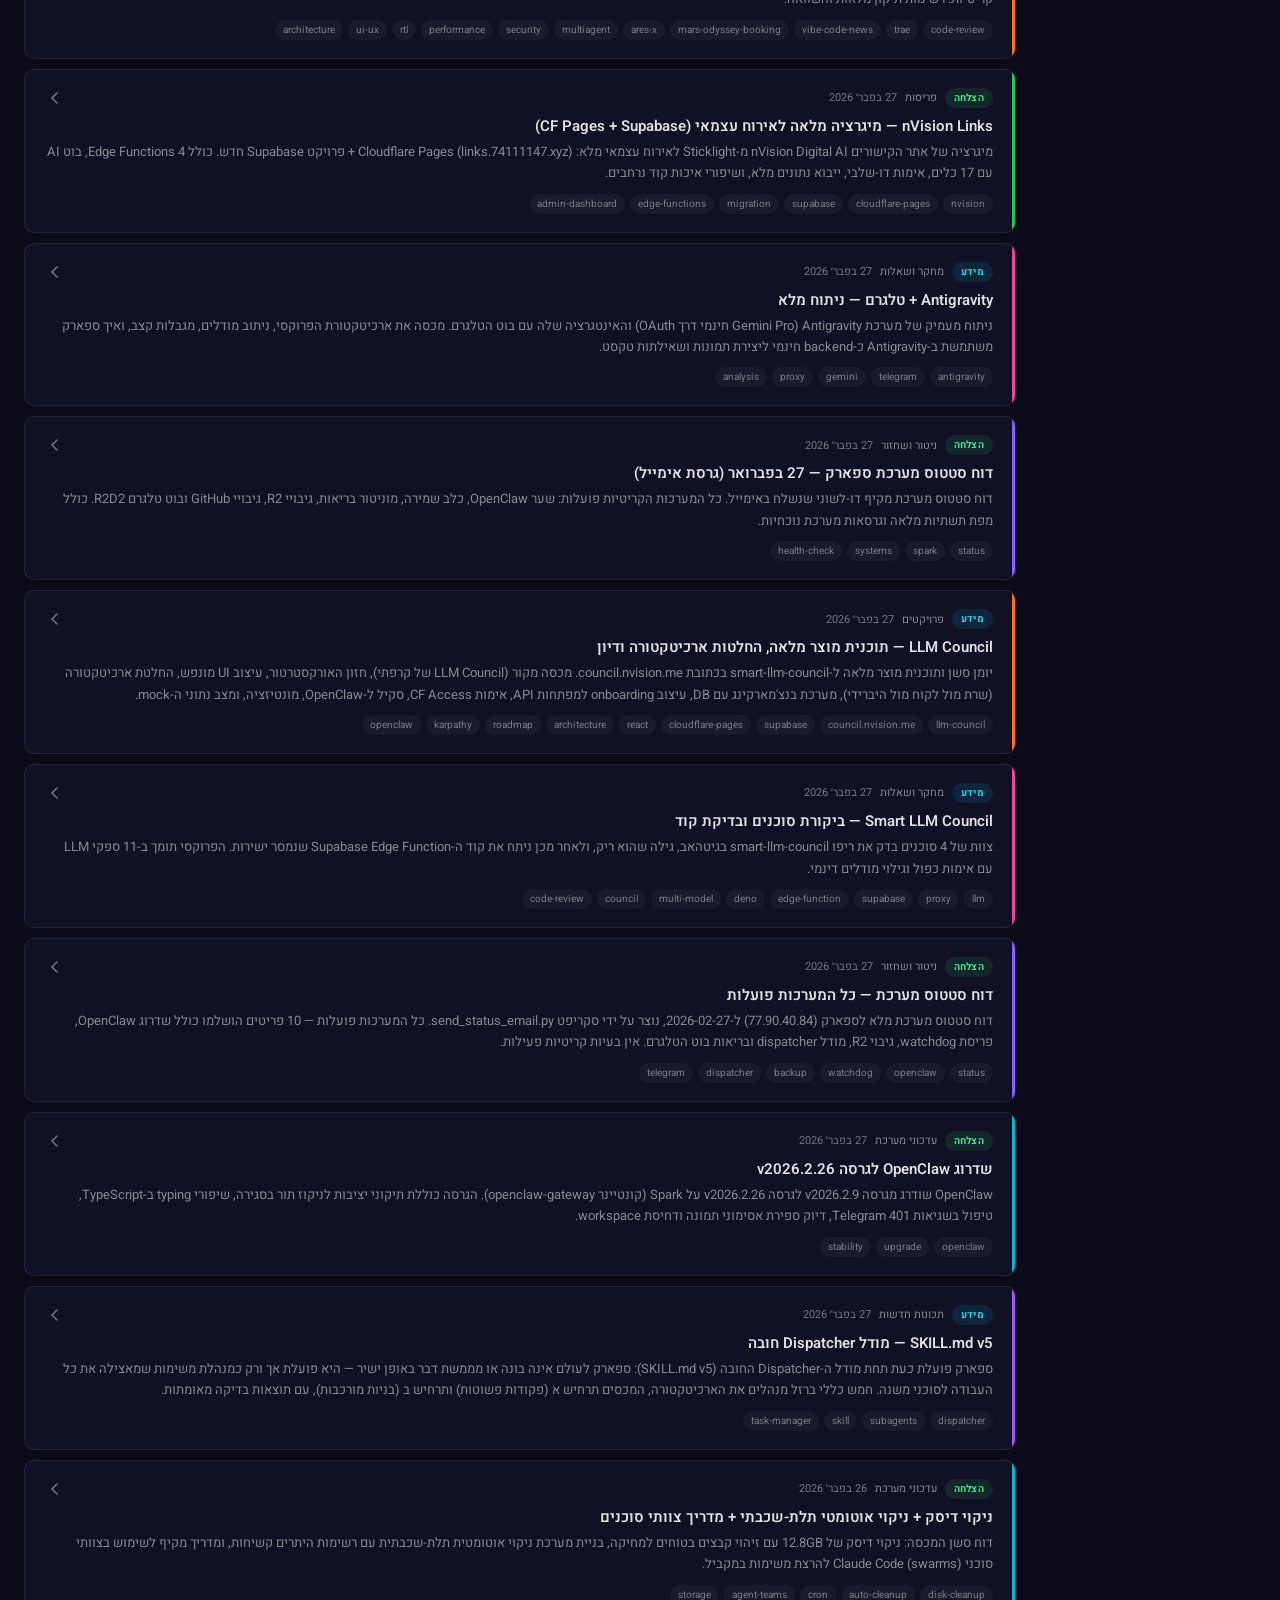
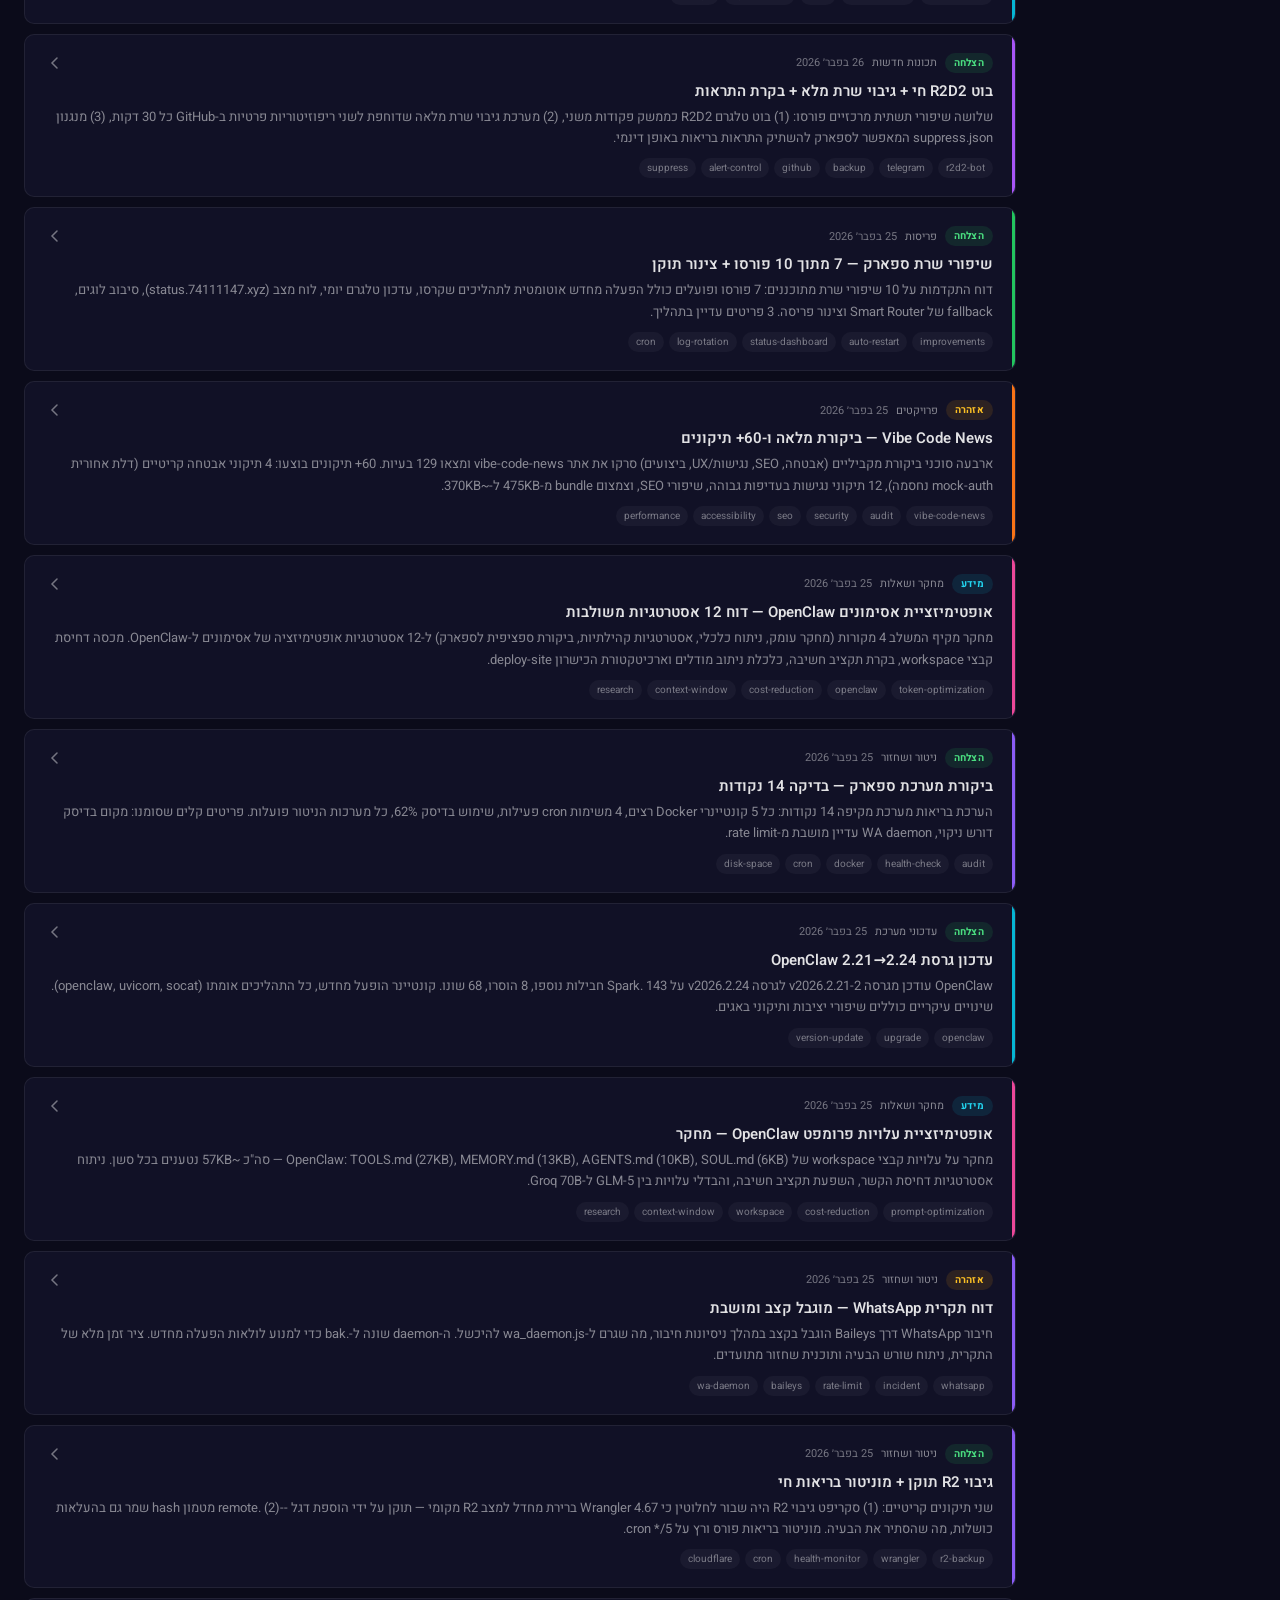
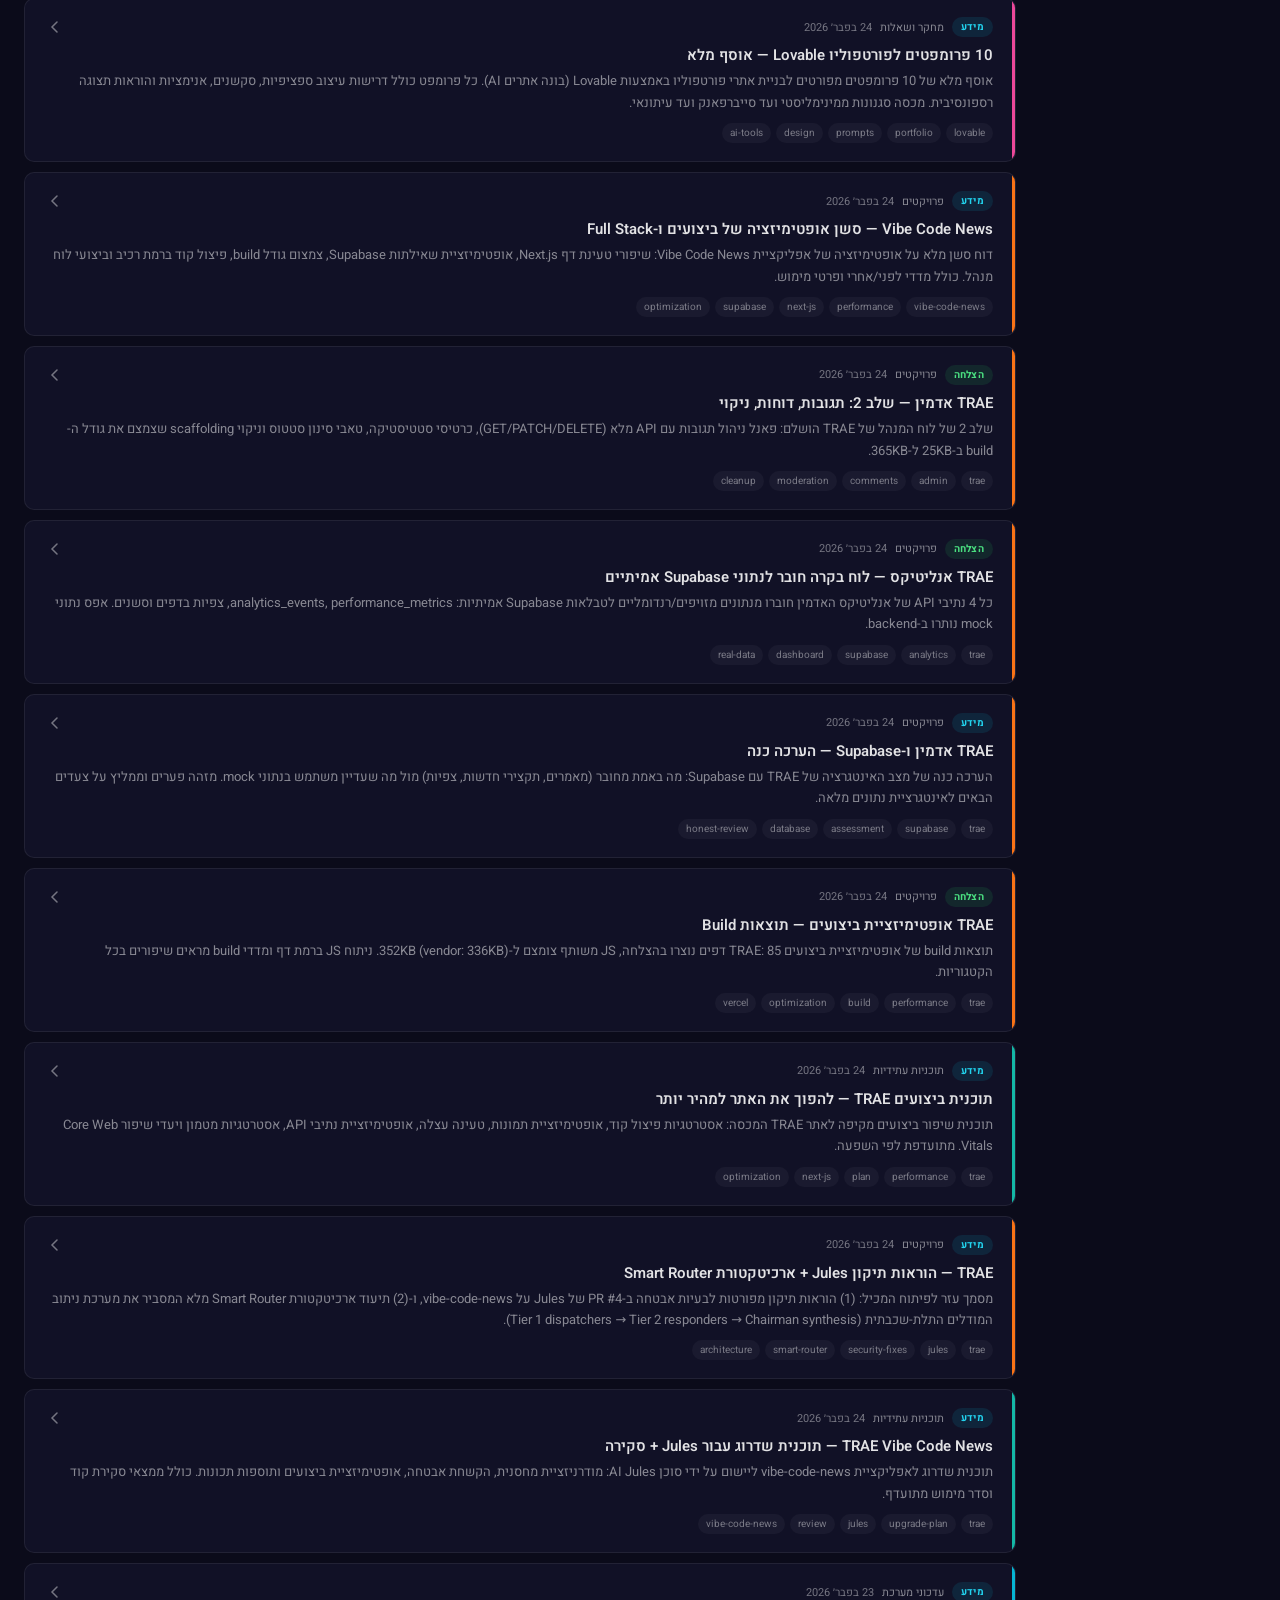
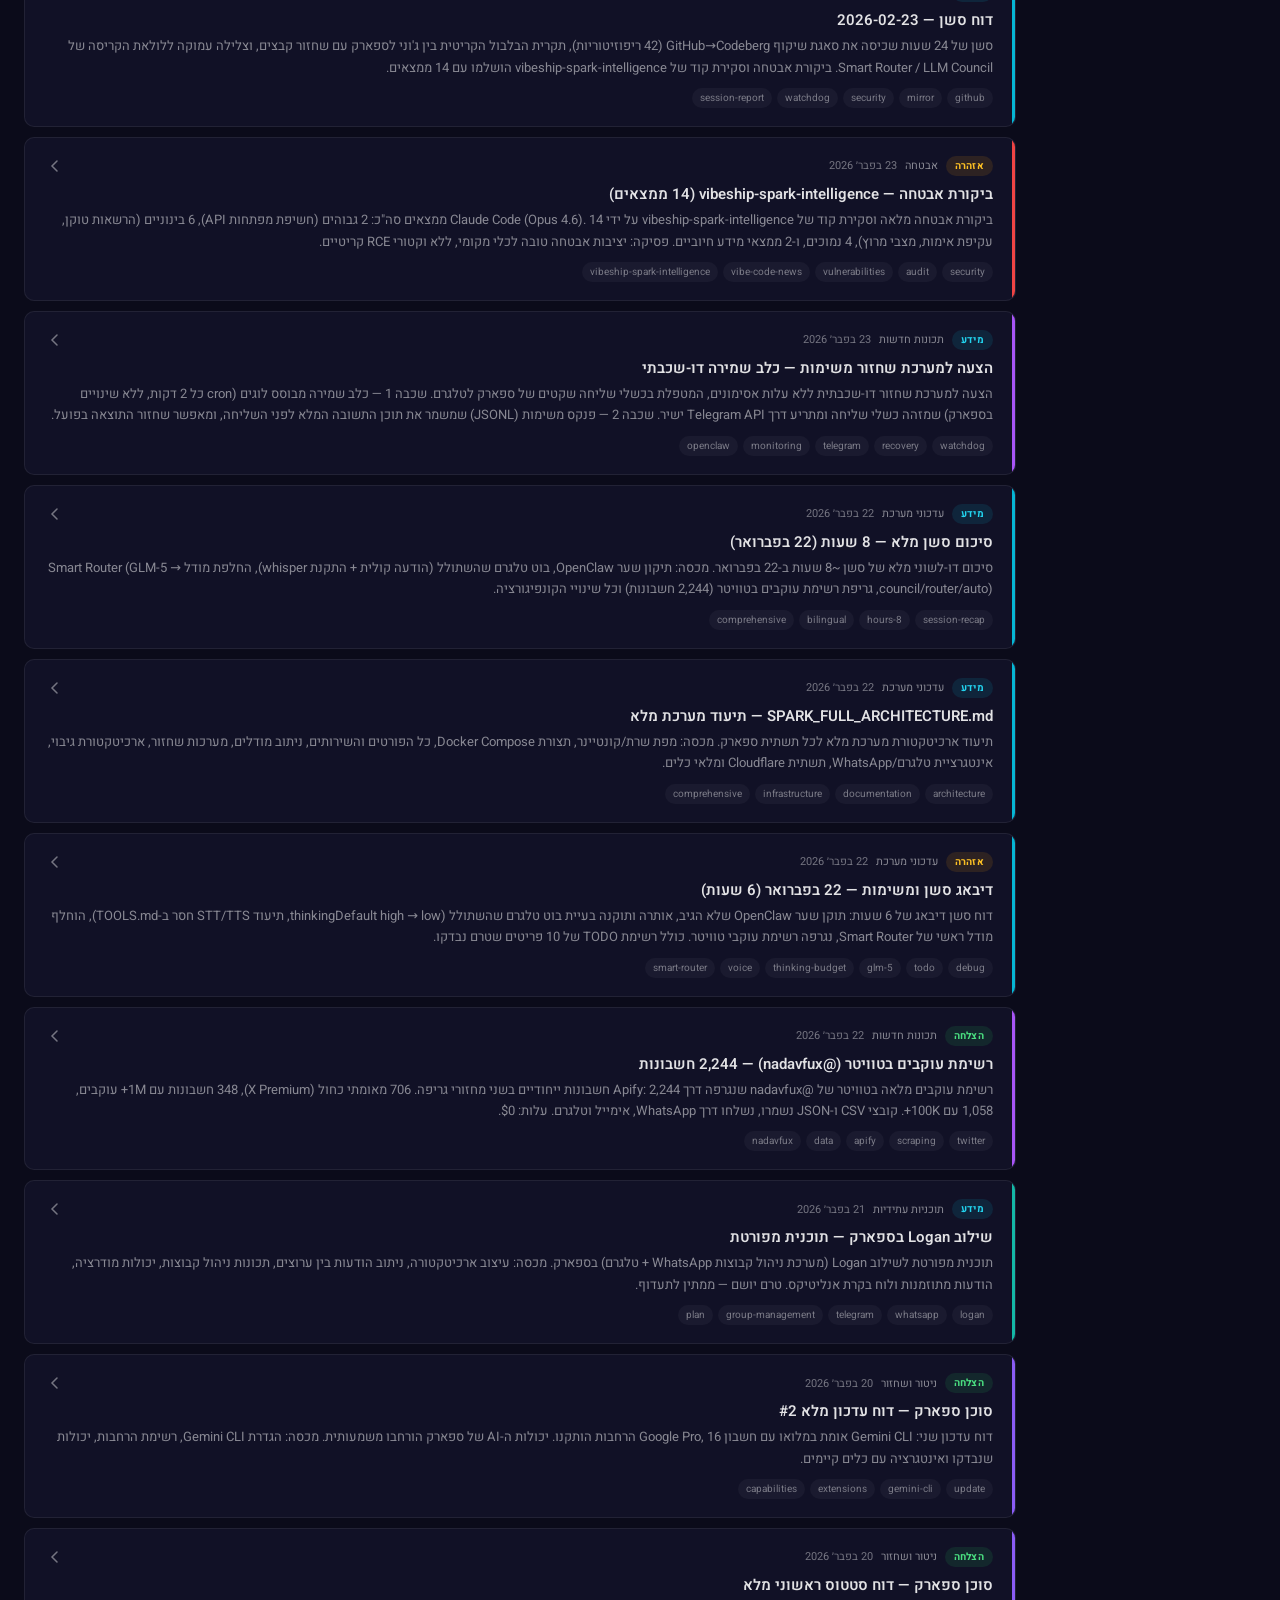
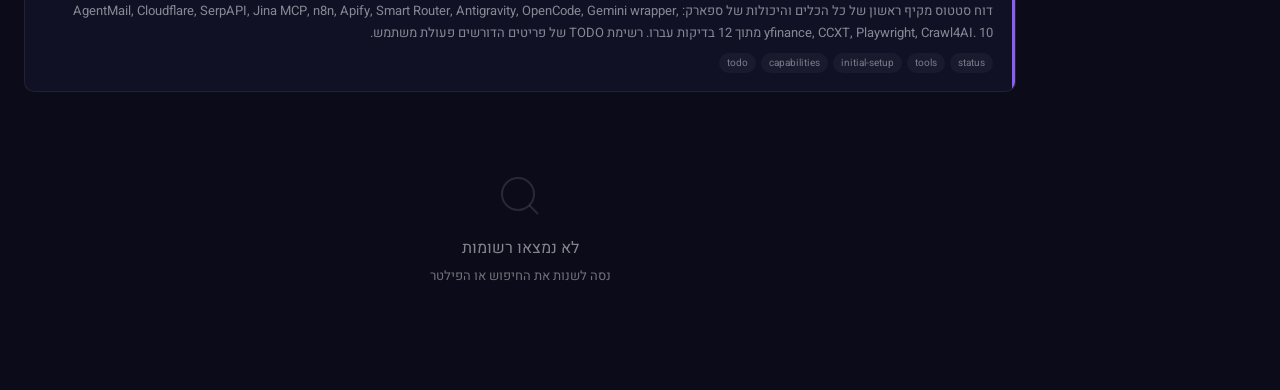
==== commit e273f82f: "Sort button: use arrows instead of text" ====
--- a/index.html
+++ b/index.html
@@ -43,7 +43,7 @@
       </a>
       <div class="header-actions">
         <span id="count" class="count" title="Total entries">0</span>
-        <button id="sort-btn" class="sort-btn" type="button" aria-label="חדש → ישן">חדש → ישן</button>
+        <button id="sort-btn" class="sort-btn" type="button" aria-label="↓ חדש">↓ חדש</button>
         <button id="lang-btn" class="lang-btn" type="button" aria-label="Switch to English">EN</button>
       </div>
     </div>
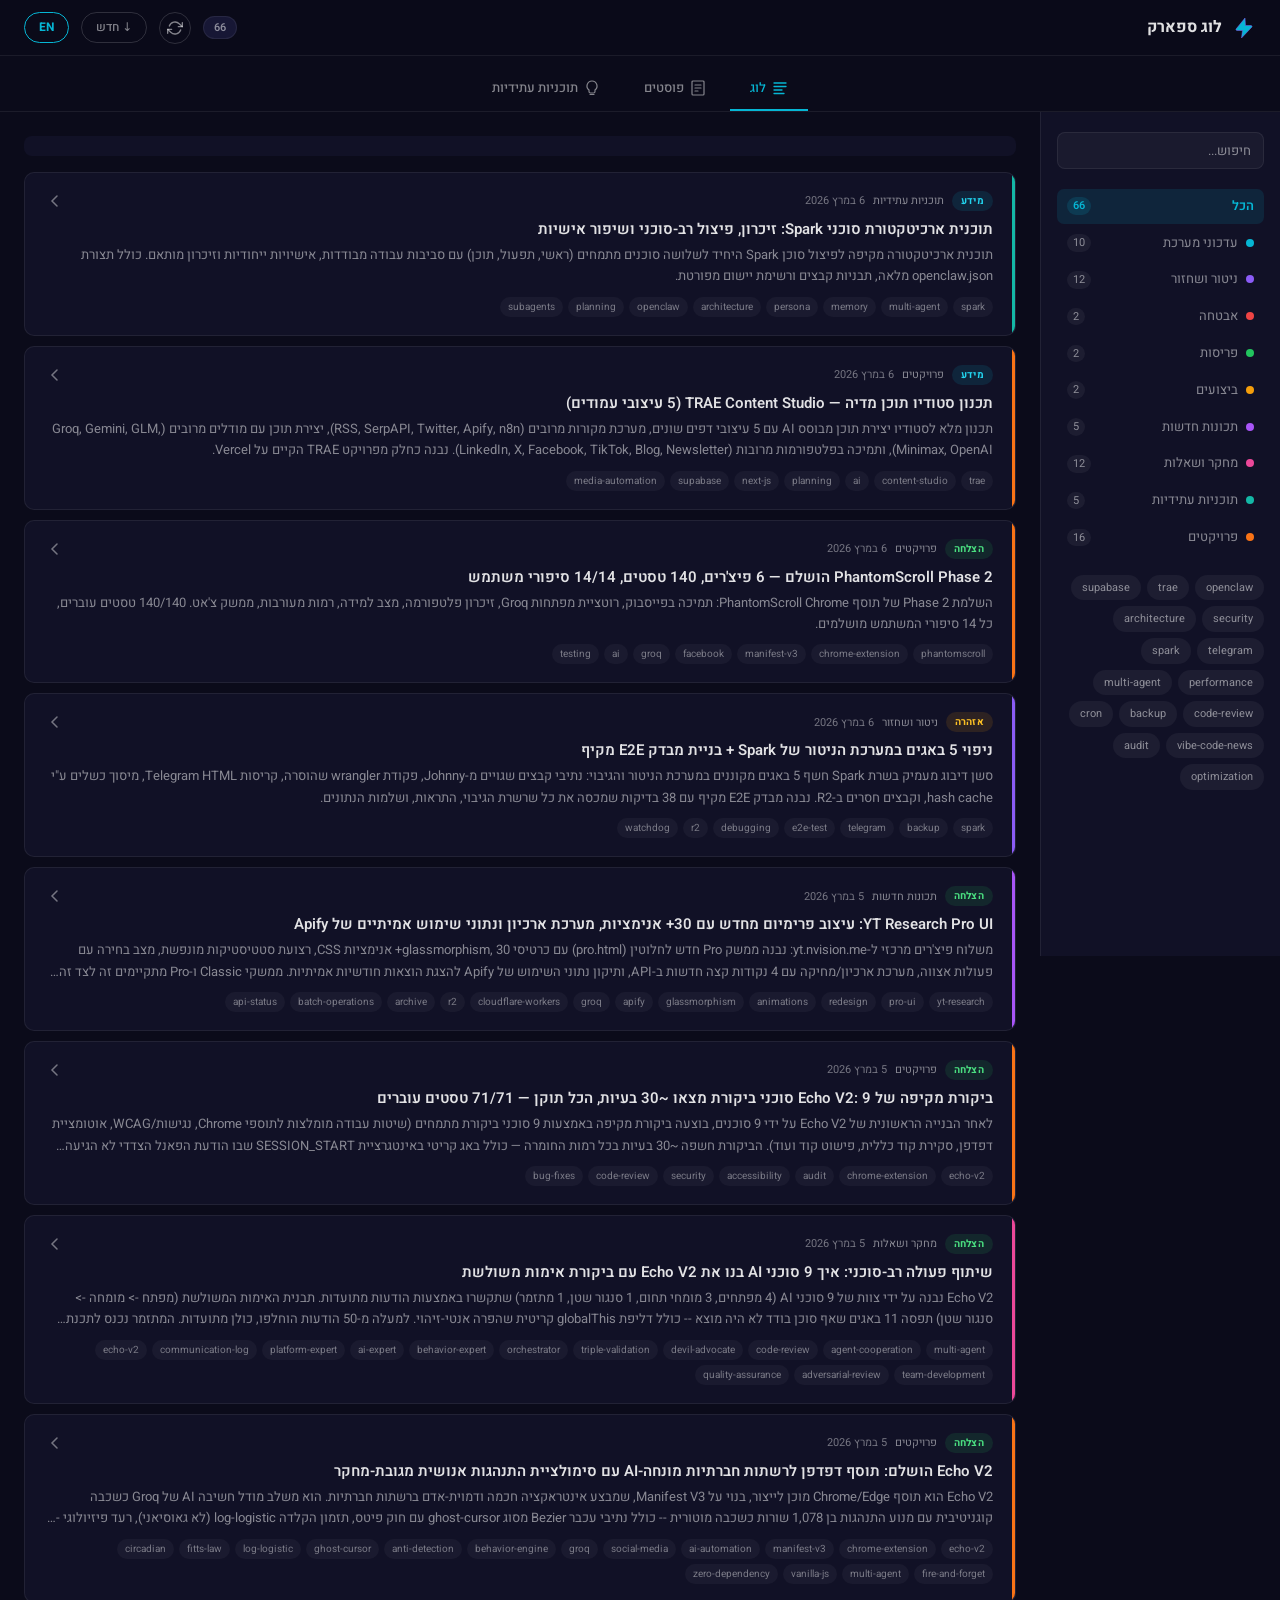
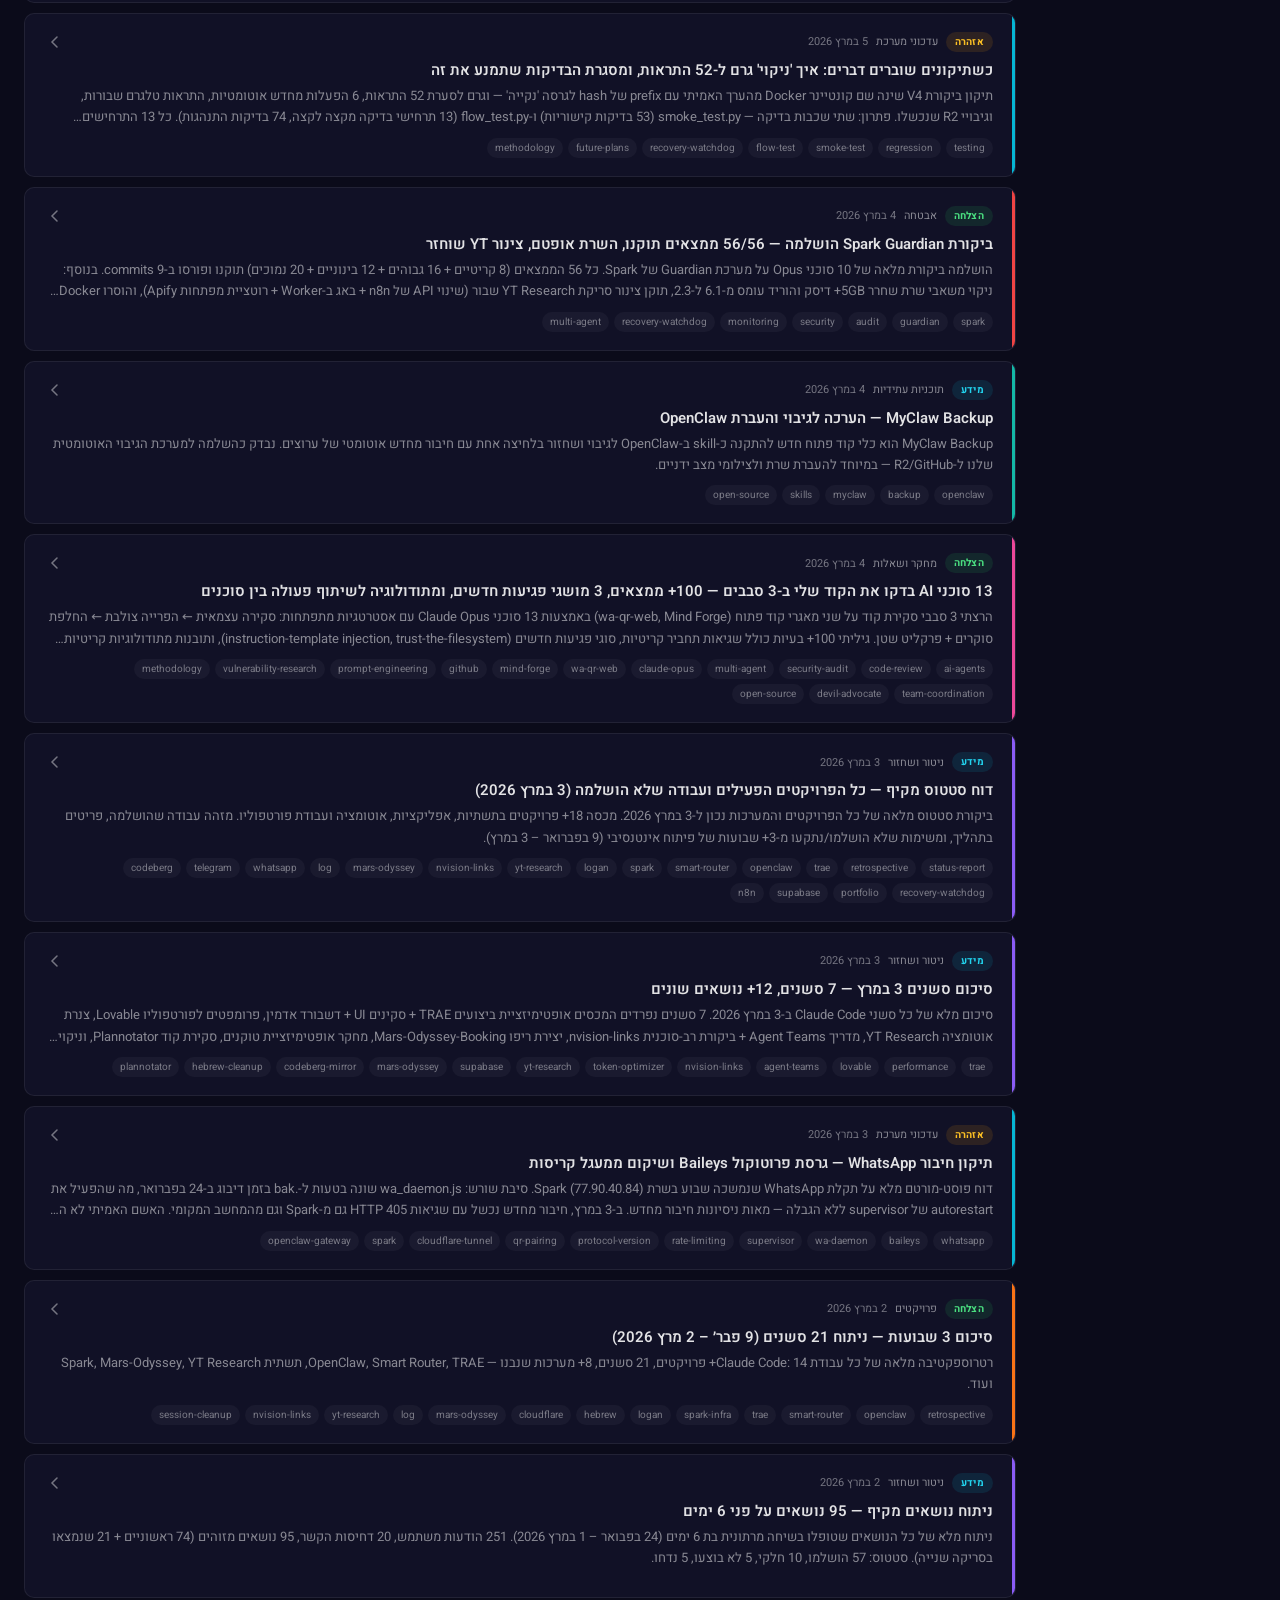
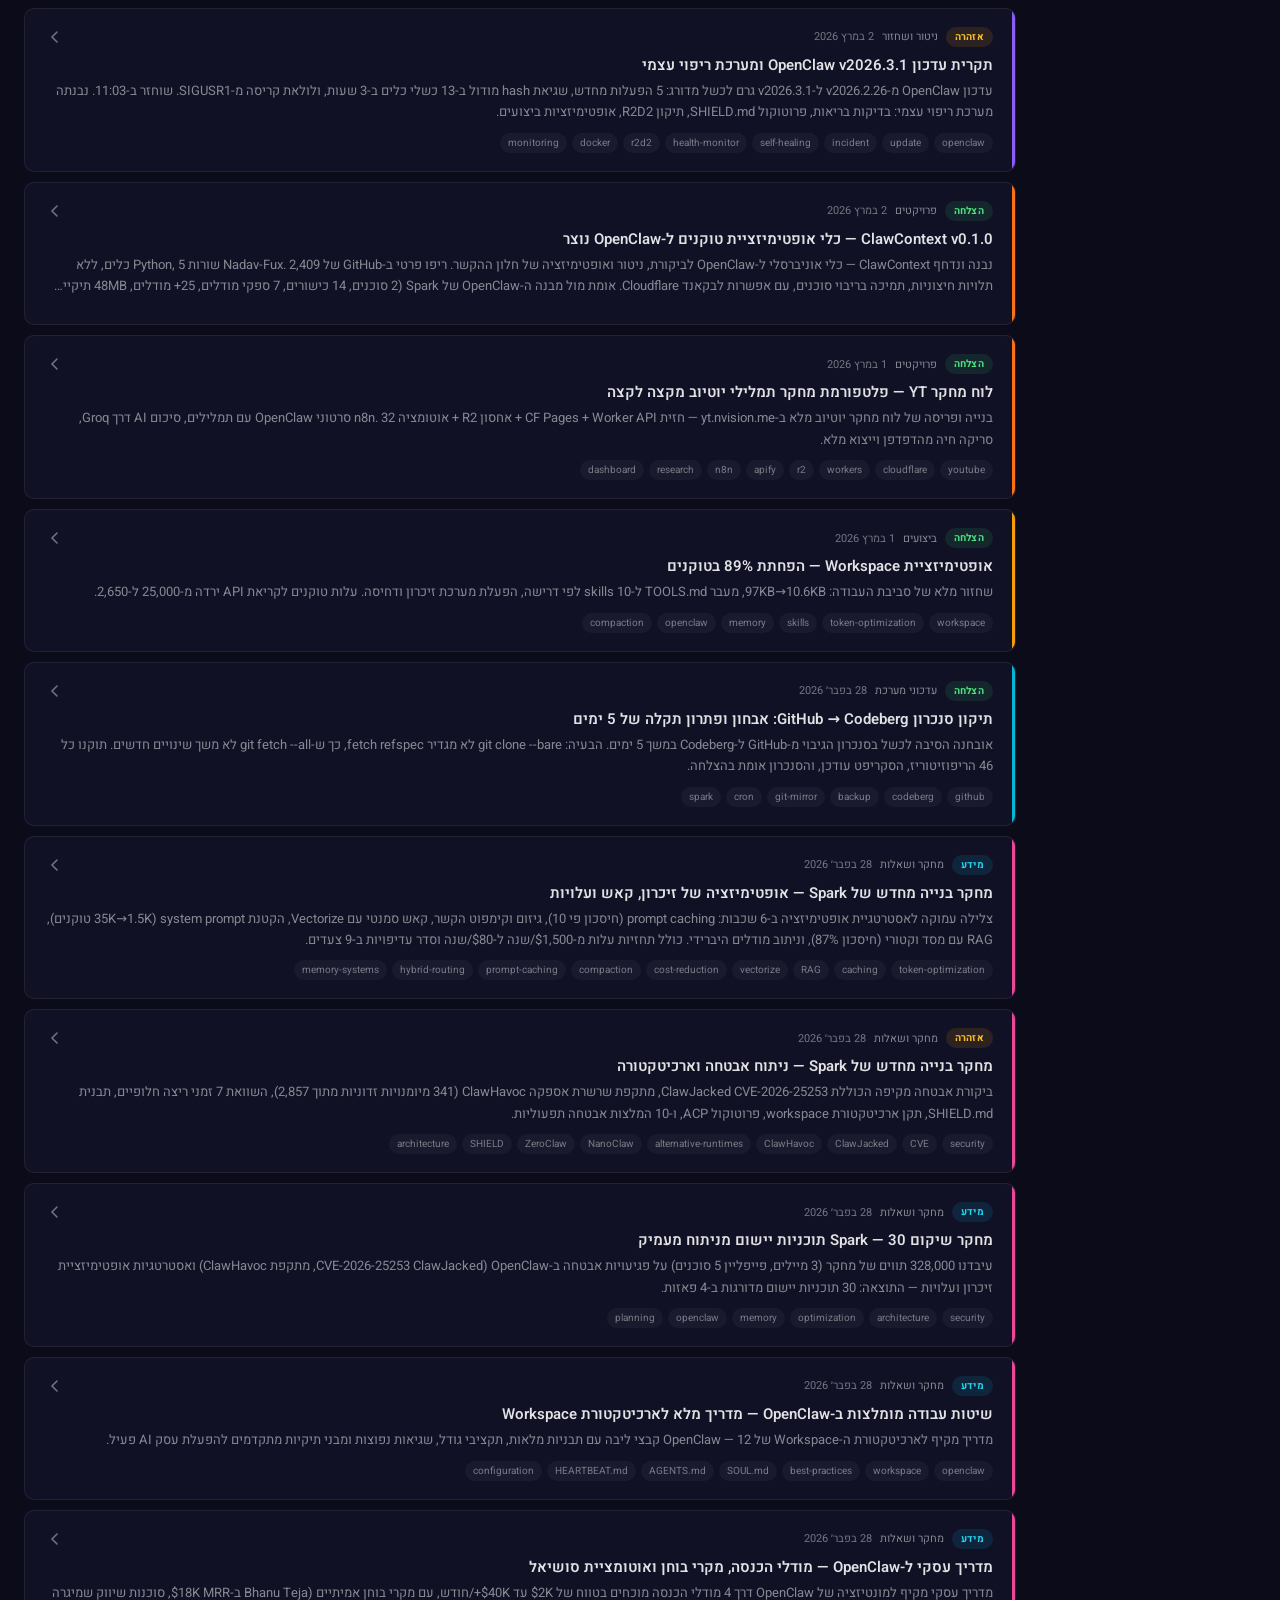
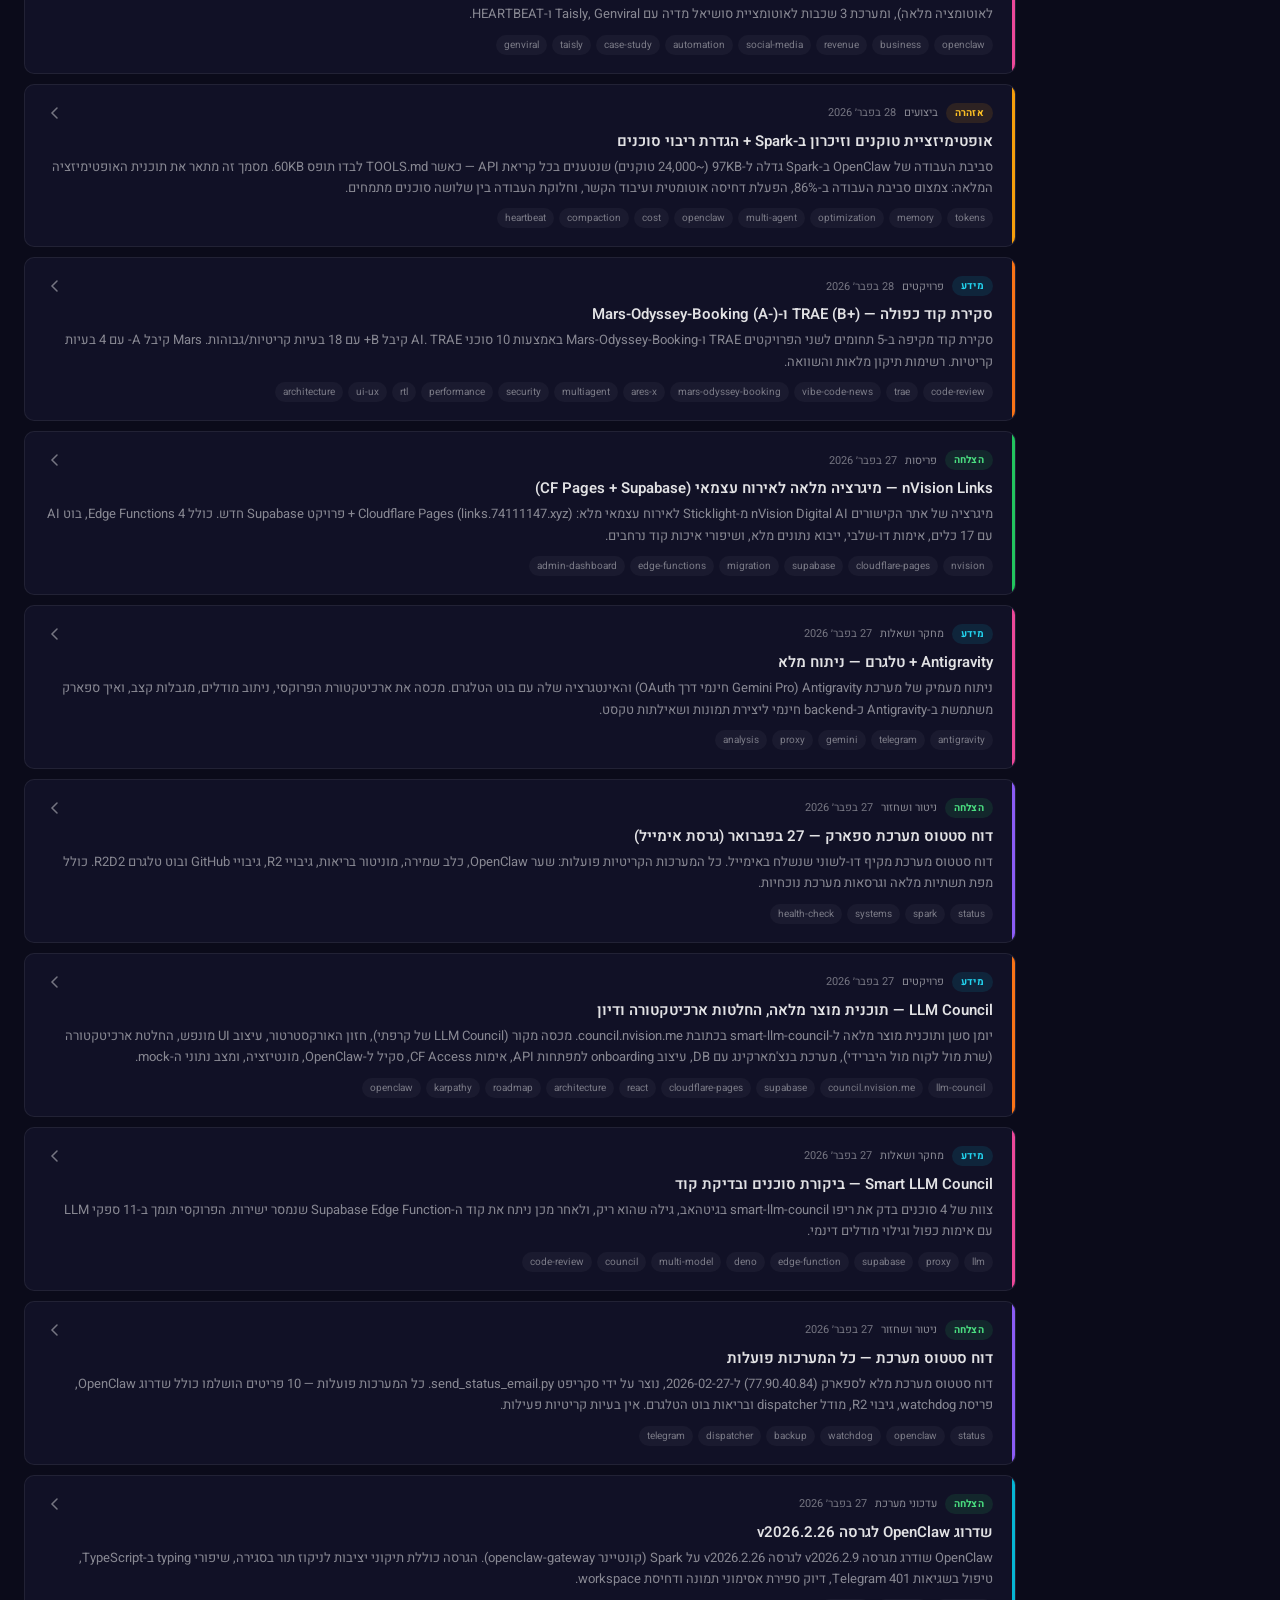
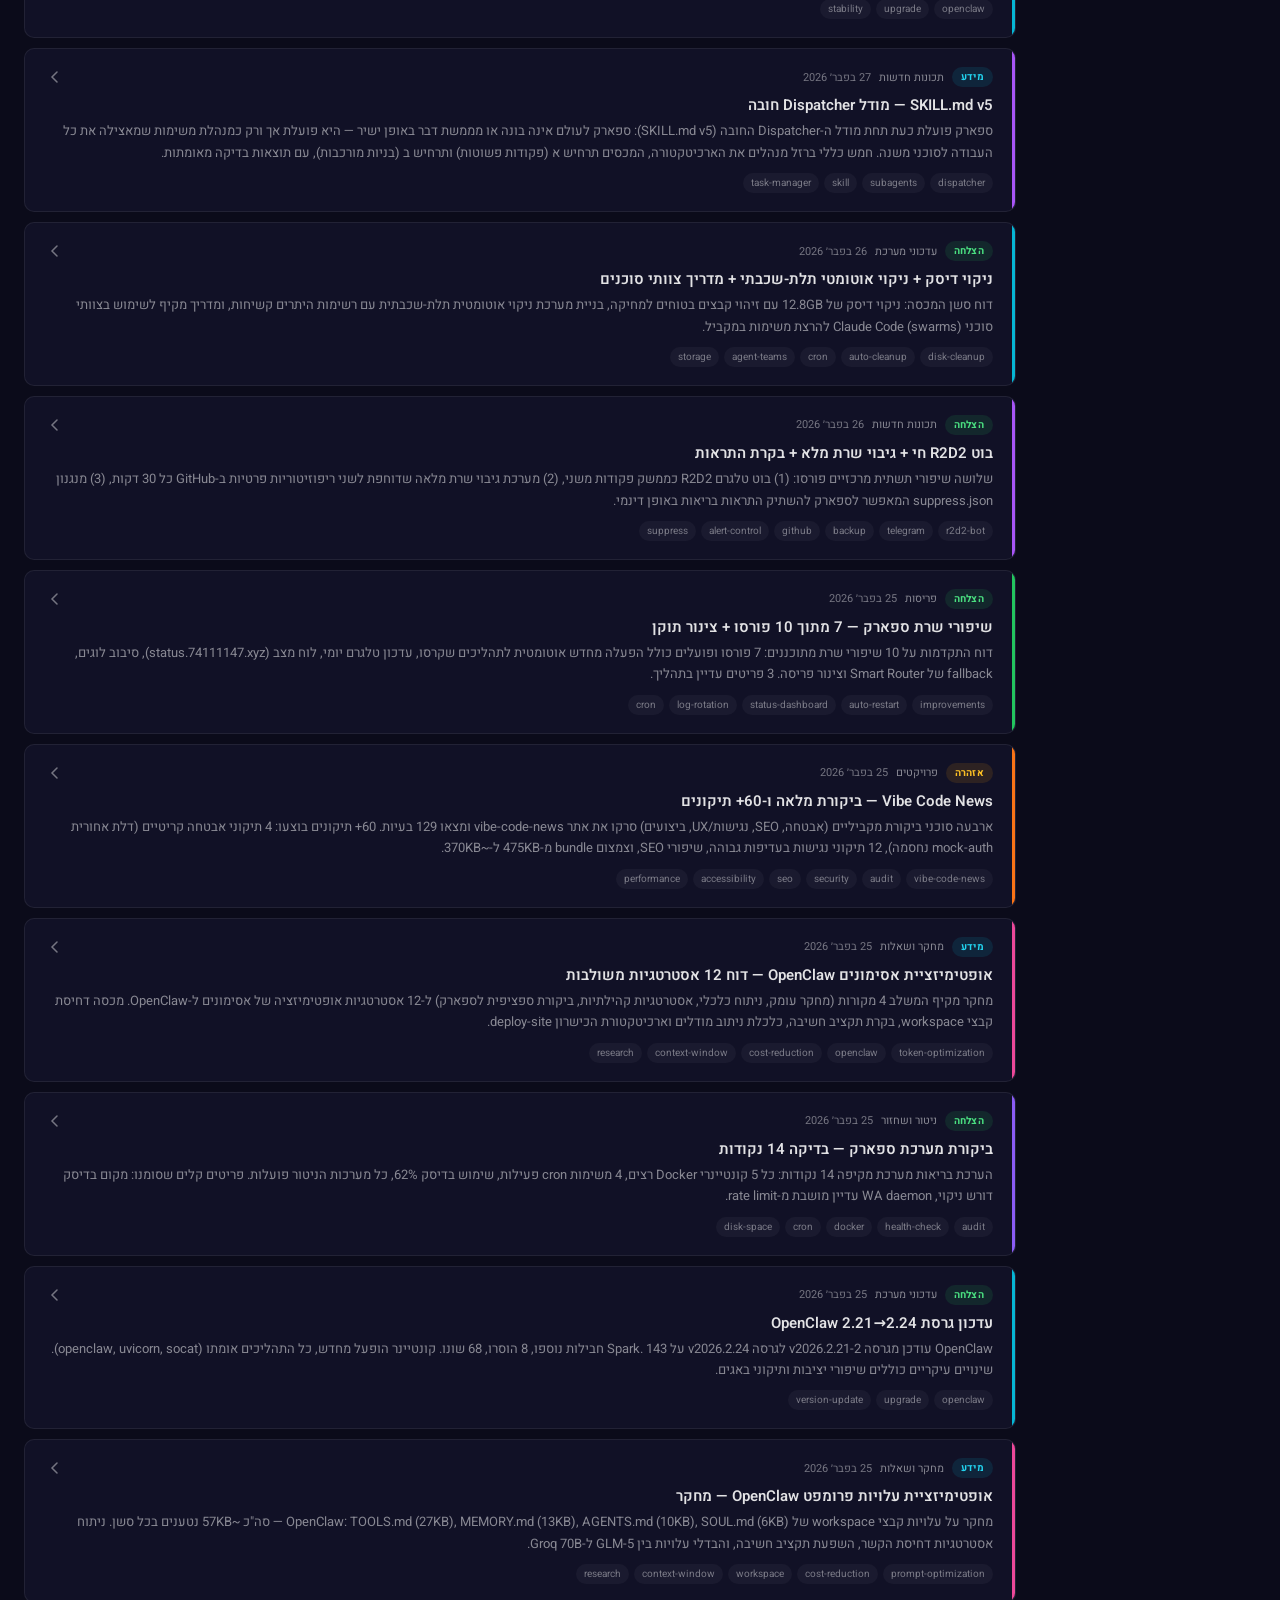
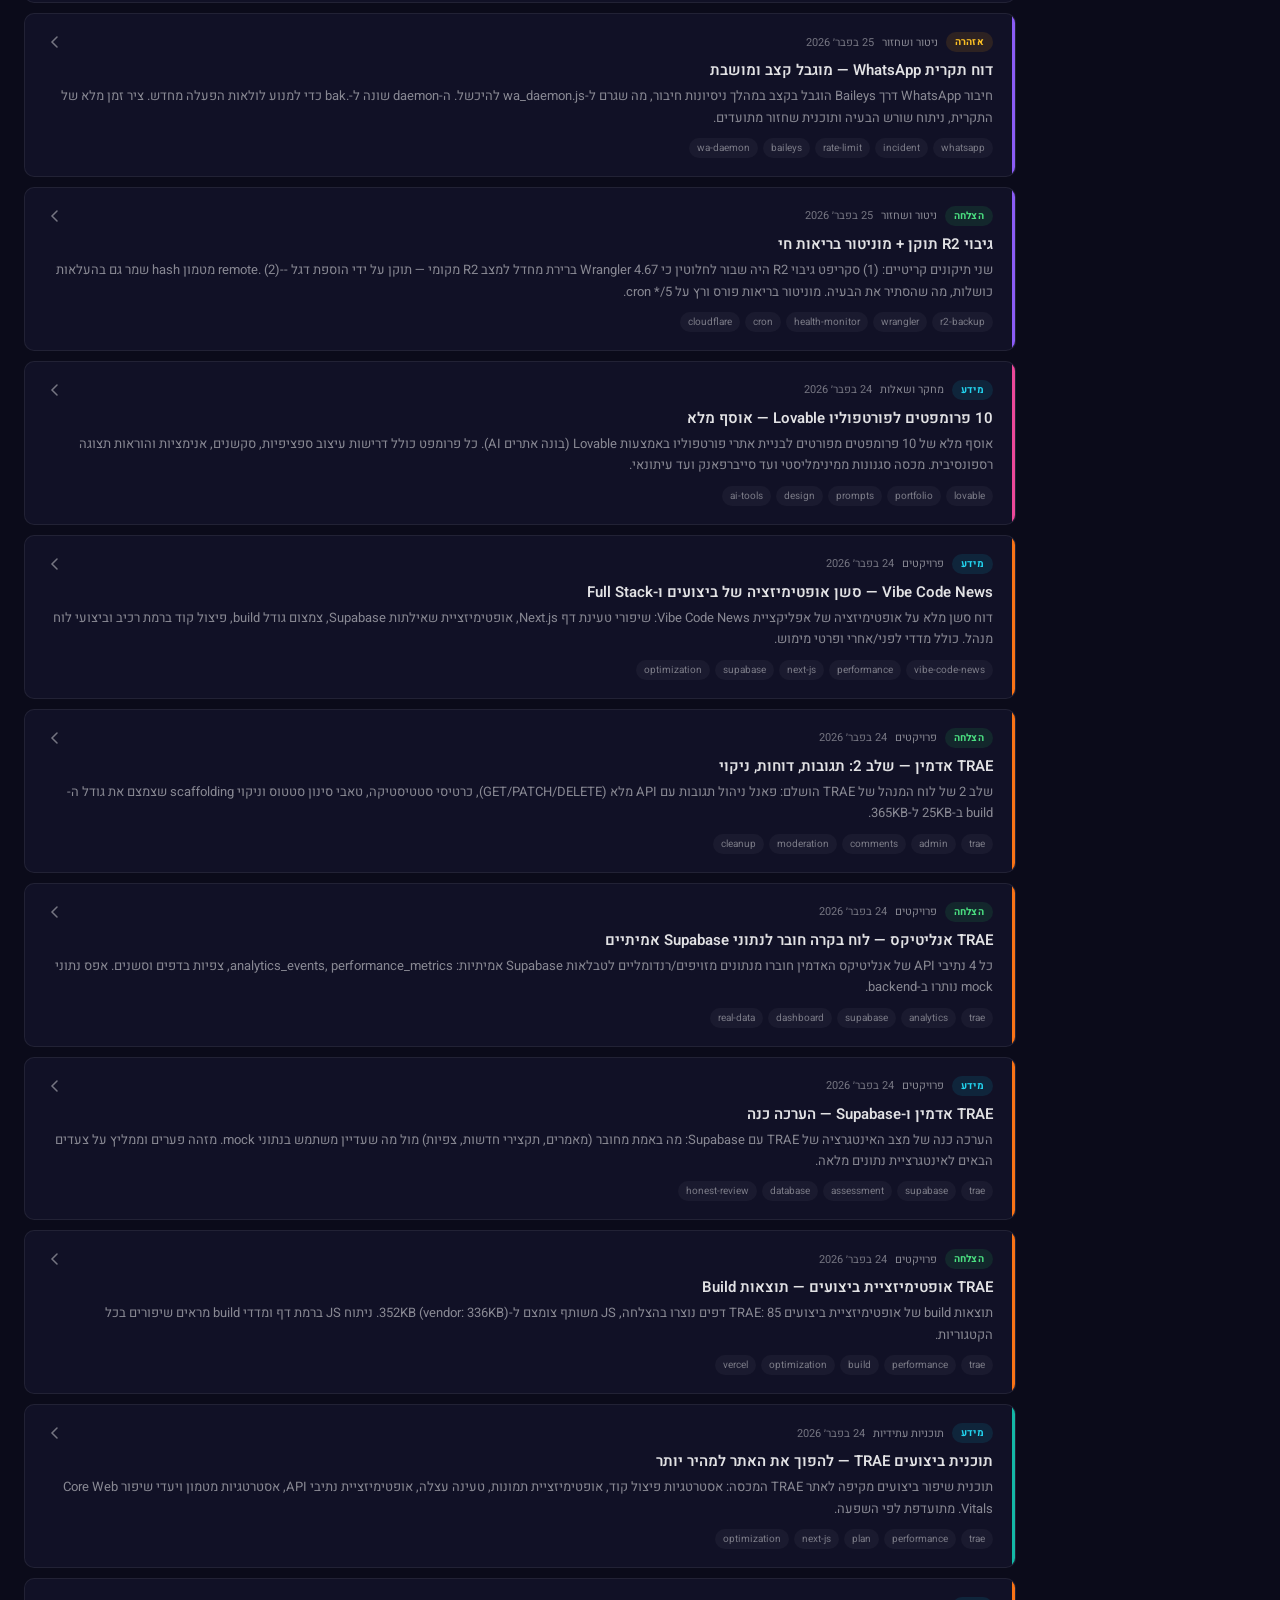
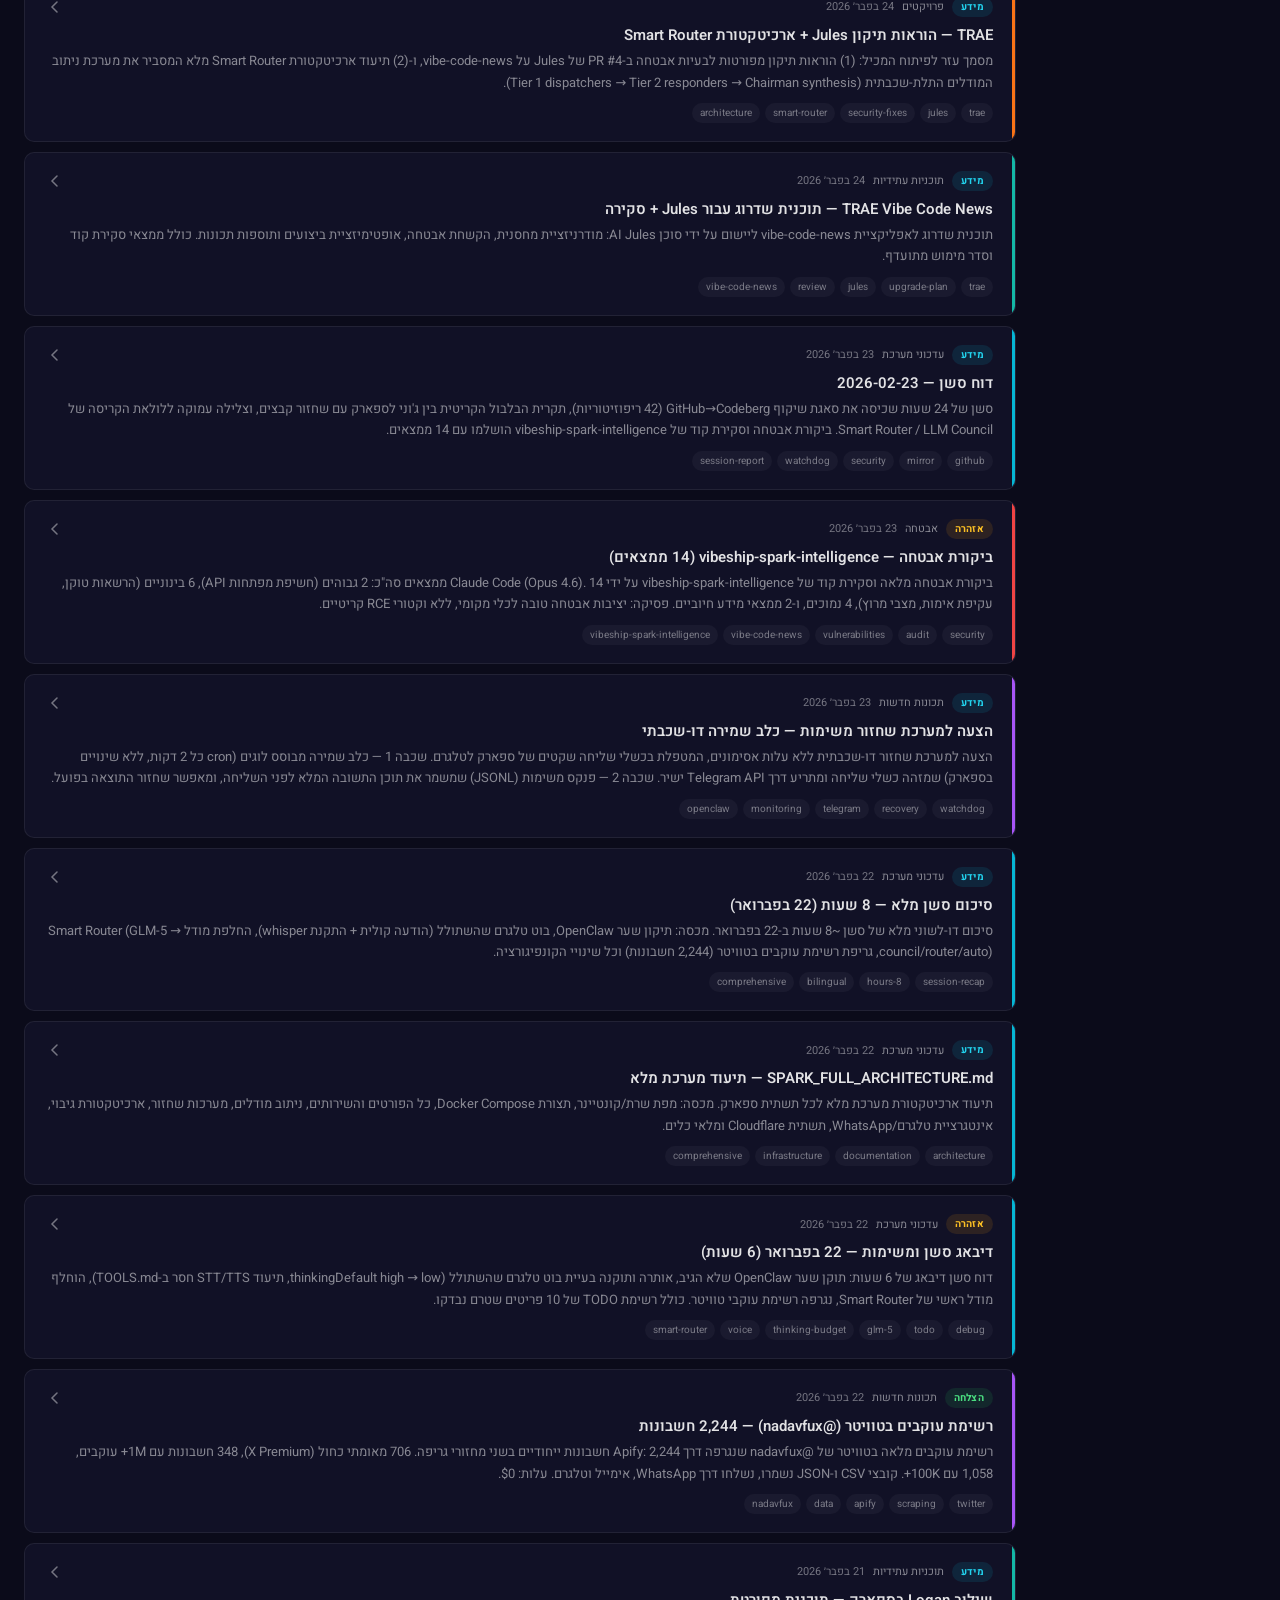
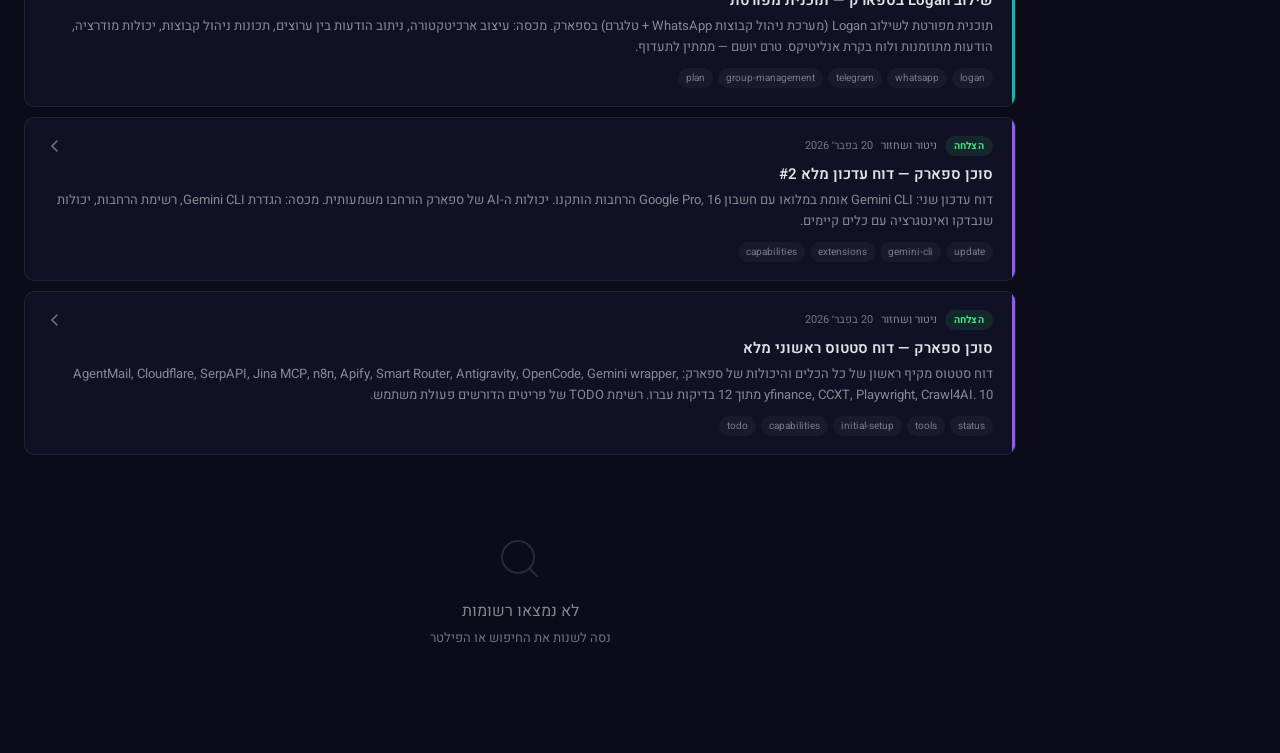
==== commit 9f479d7a: "Add refresh button with spinning icon to header" ====
--- a/index.html
+++ b/index.html
@@ -43,6 +43,9 @@
       </a>
       <div class="header-actions">
         <span id="count" class="count" title="Total entries">0</span>
+        <button id="refresh-btn" class="refresh-btn" type="button" aria-label="Refresh" title="Refresh">
+          <svg viewBox="0 0 24 24" width="16" height="16" fill="none" stroke="currentColor" stroke-width="2" stroke-linecap="round" stroke-linejoin="round" aria-hidden="true"><path d="M23 4v6h-6"/><path d="M1 20v-6h6"/><path d="M3.51 9a9 9 0 0114.85-3.36L23 10M1 14l4.64 4.36A9 9 0 0020.49 15"/></svg>
+        </button>
         <button id="sort-btn" class="sort-btn" type="button" aria-label="↓ חדש">↓ חדש</button>
         <button id="lang-btn" class="lang-btn" type="button" aria-label="Switch to English">EN</button>
       </div>
--- a/assets/style.css
+++ b/assets/style.css
@@ -120,6 +120,18 @@
   transition: background .2s, color .2s;
 }
 .lang-btn:hover { background: var(--primary); color: #000; }
+.refresh-btn {
+  width: 32px; height: 32px;
+  display: flex; align-items: center; justify-content: center;
+  border-radius: 50%;
+  border: 1px solid var(--border-hover);
+  color: var(--dim);
+  transition: background .2s, color .2s, border-color .2s, transform .5s;
+}
+.refresh-btn:hover { border-color: var(--primary); color: var(--primary); }
+.refresh-btn.spinning svg { animation: spin .6s ease-in-out; }
+@keyframes spin { from { transform: rotate(0deg); } to { transform: rotate(360deg); } }
+
 .sort-btn {
   font-size: 12px; font-weight: 500;
   padding: 5px 14px;
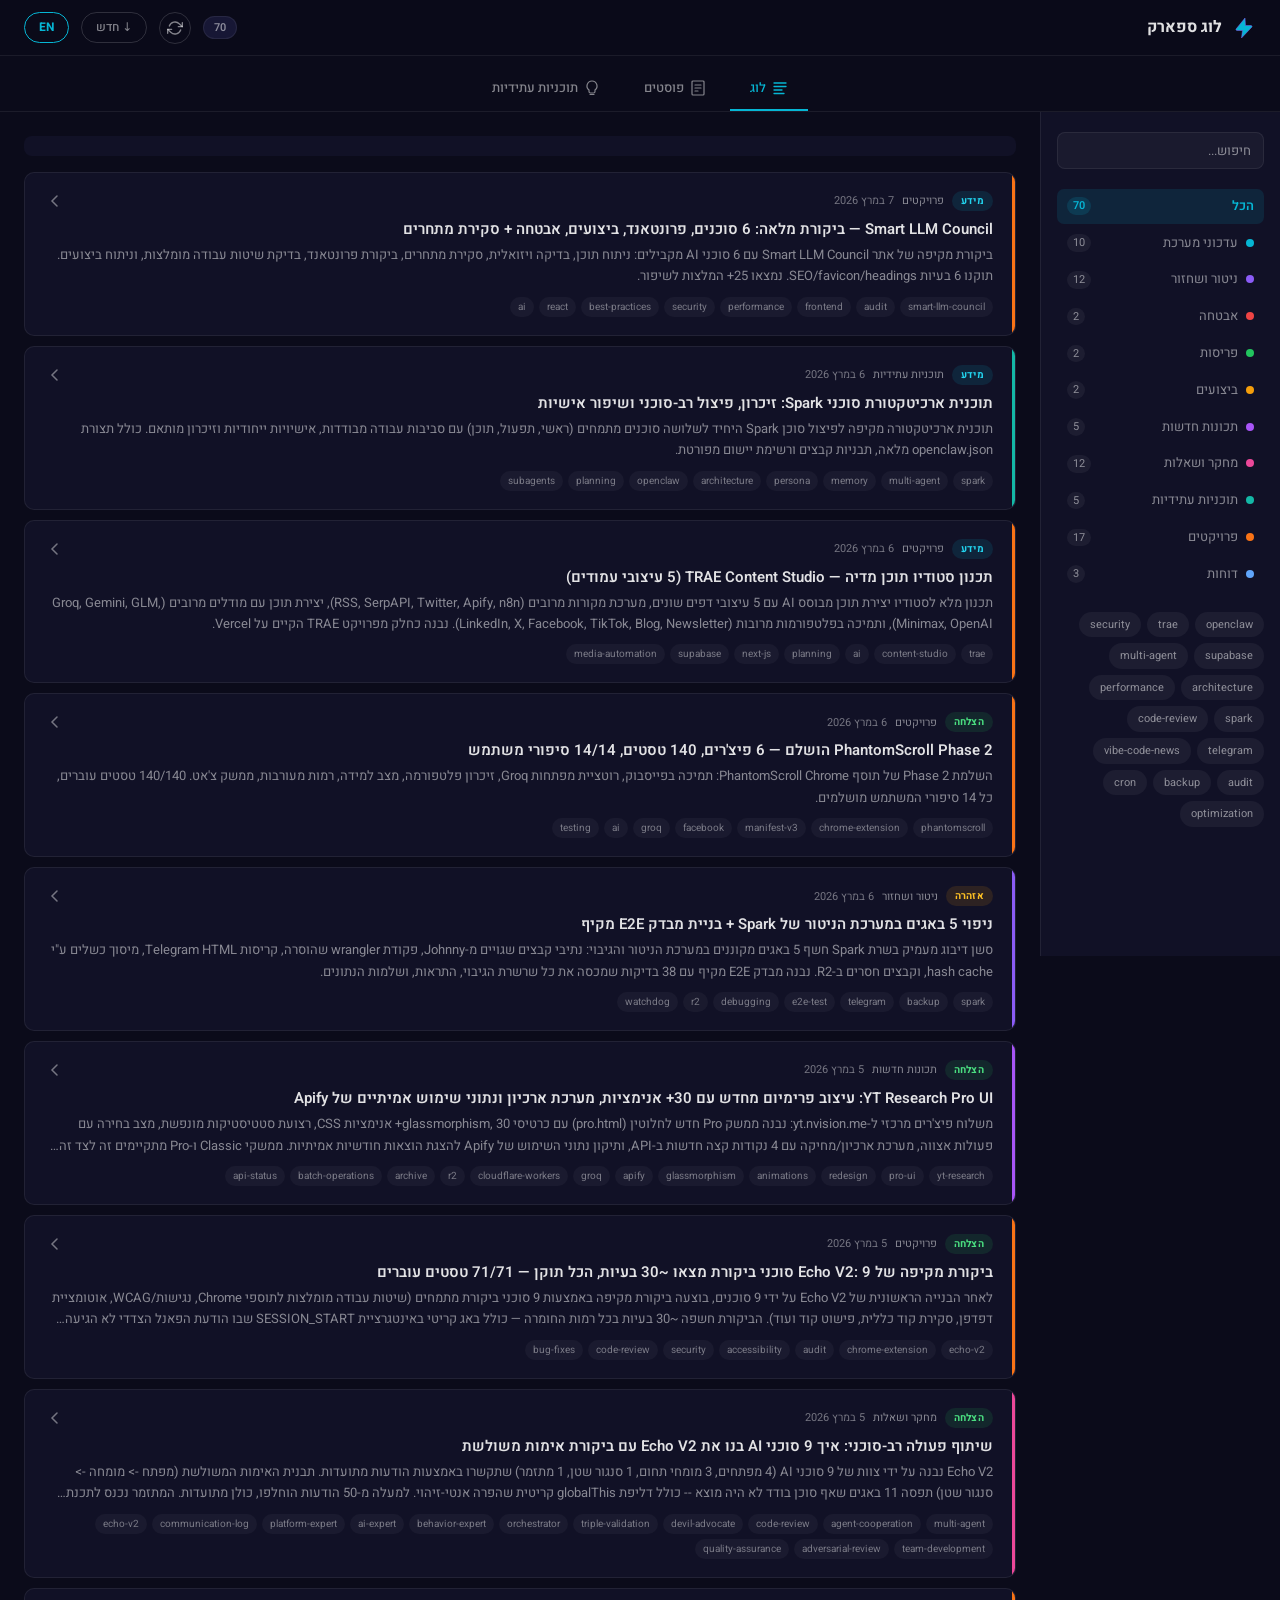
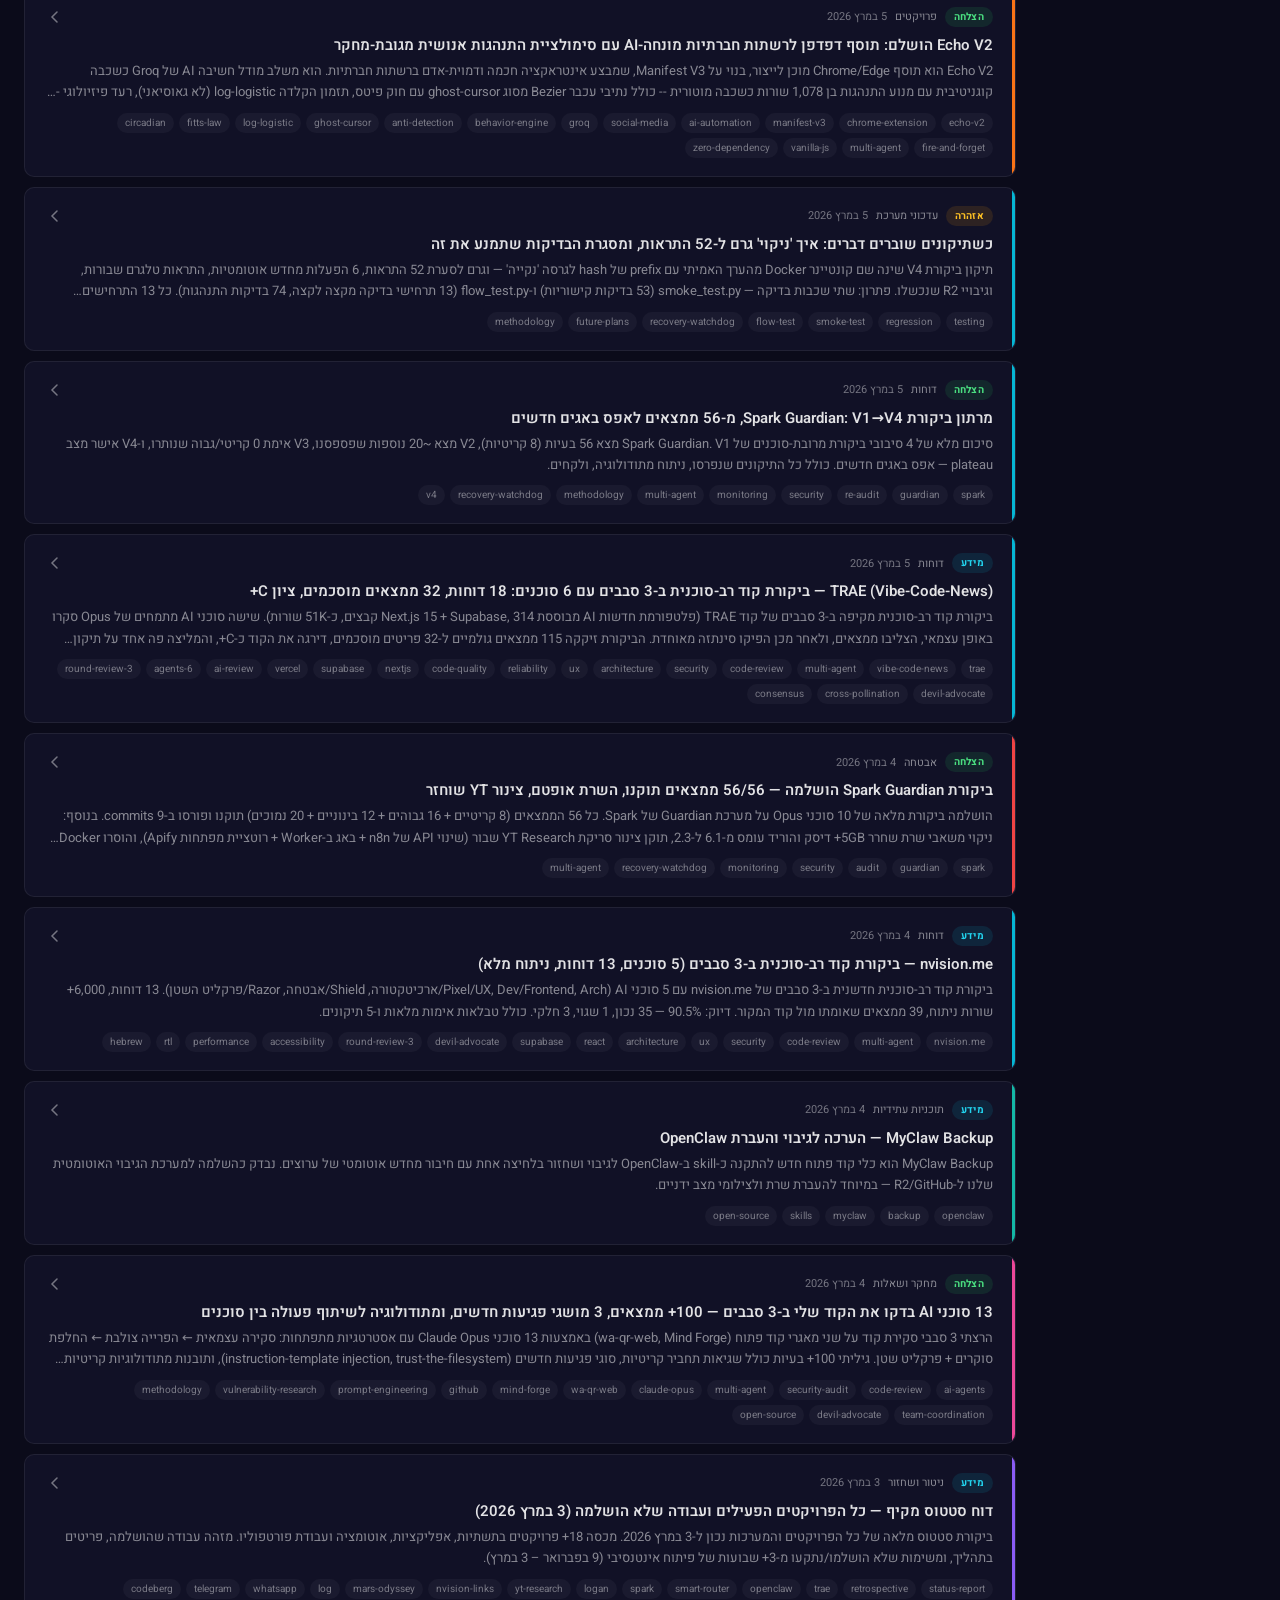
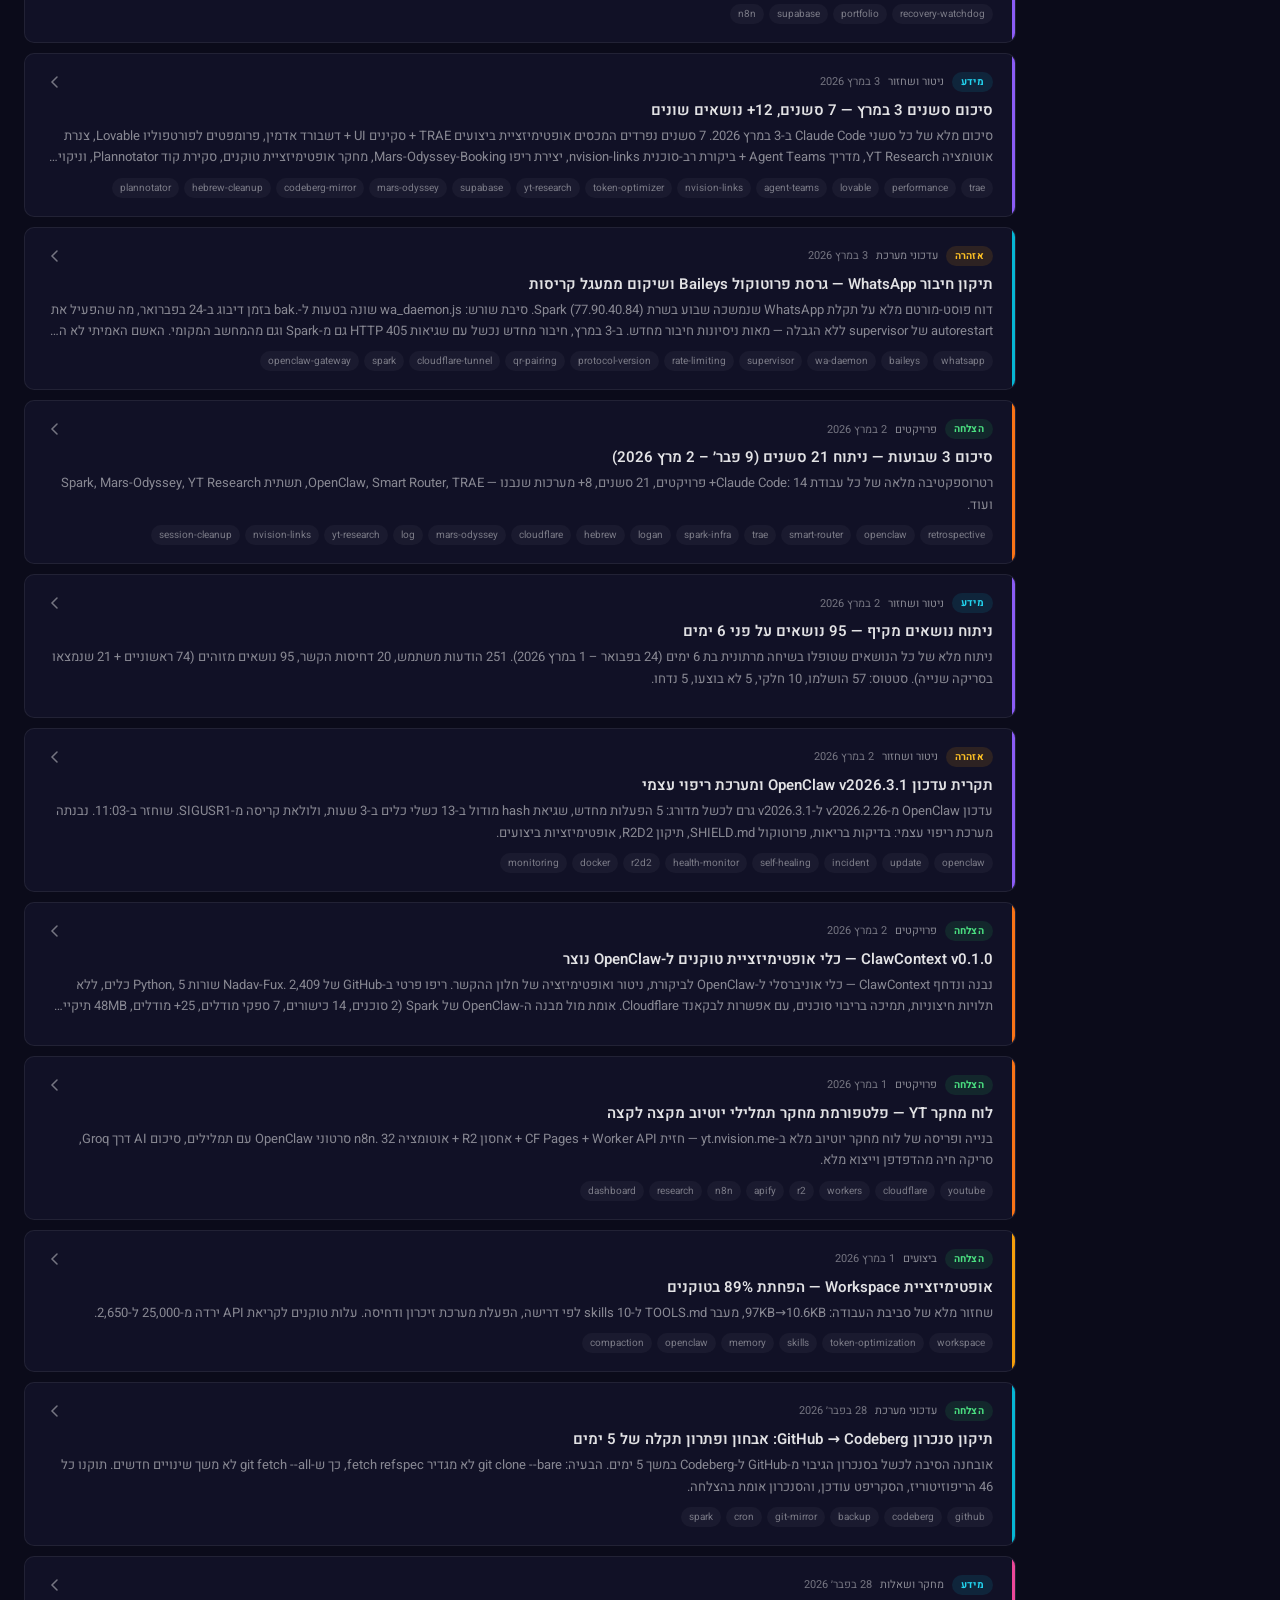
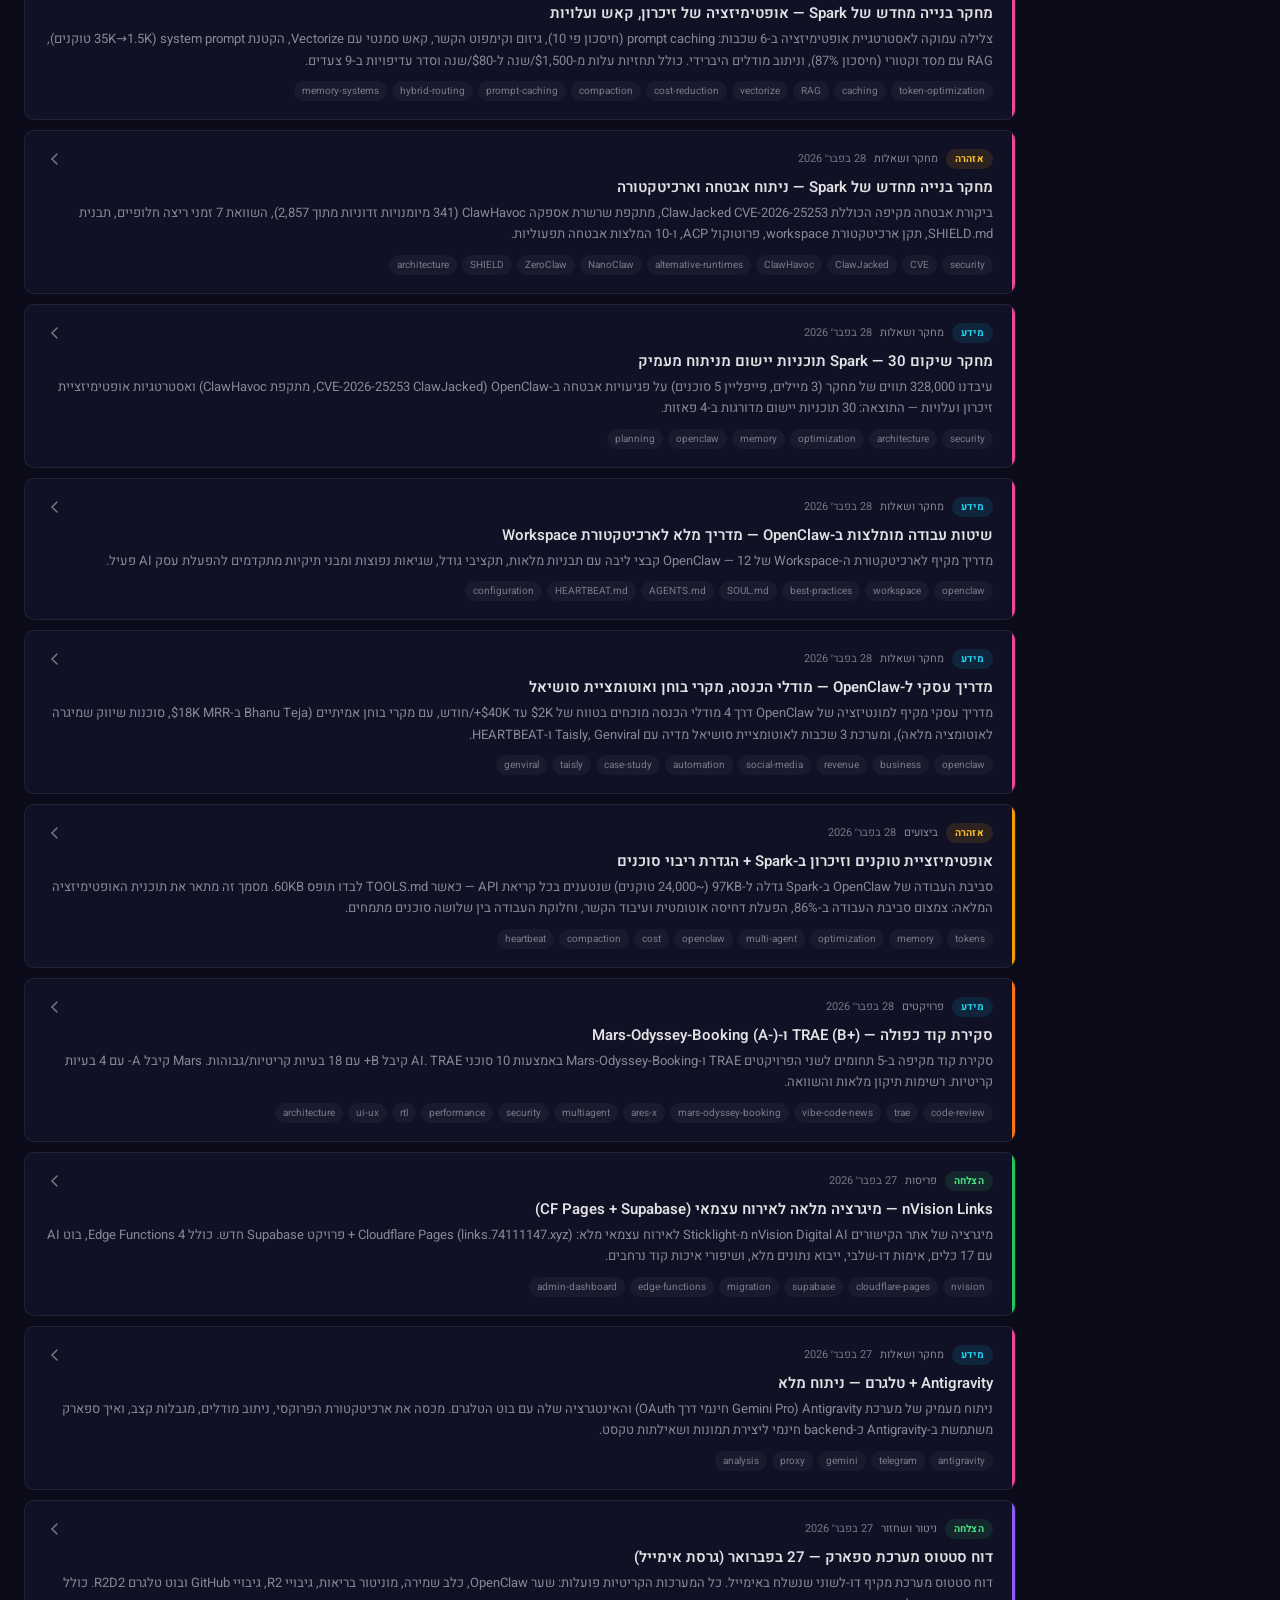
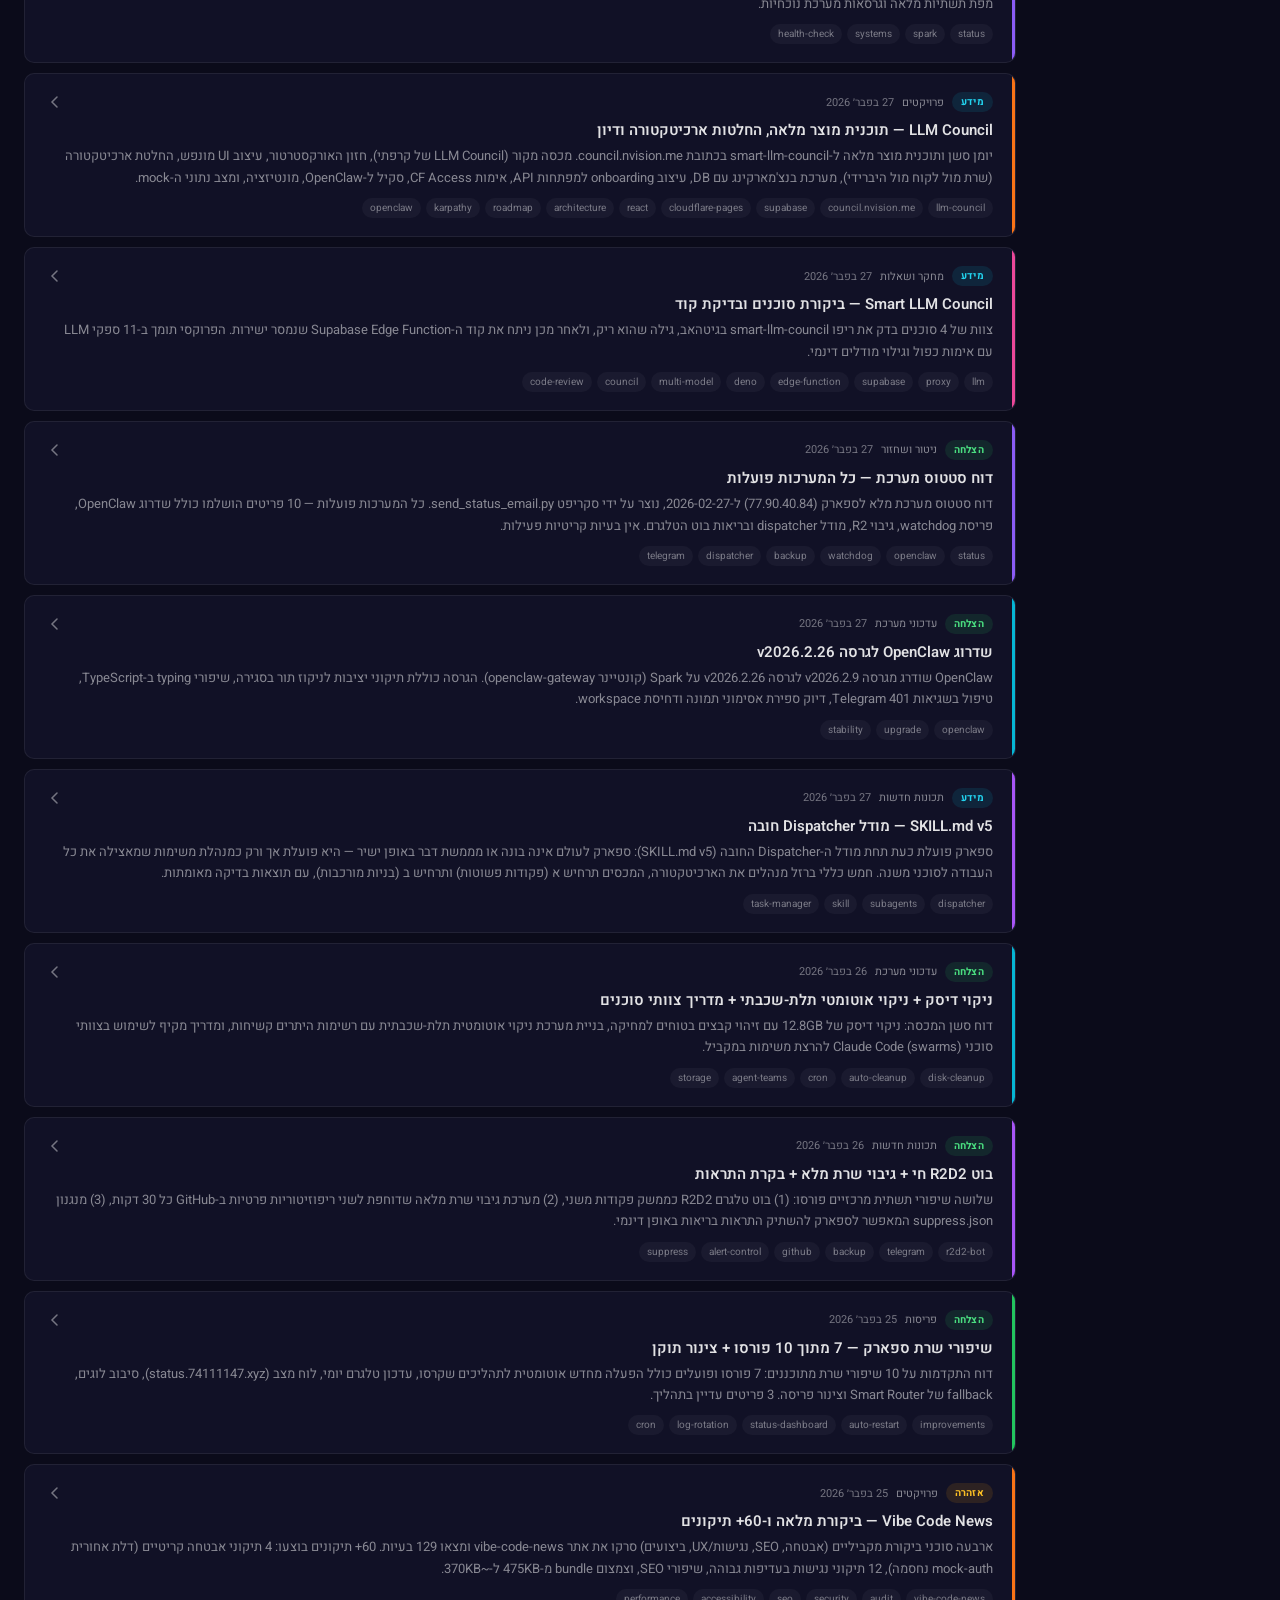
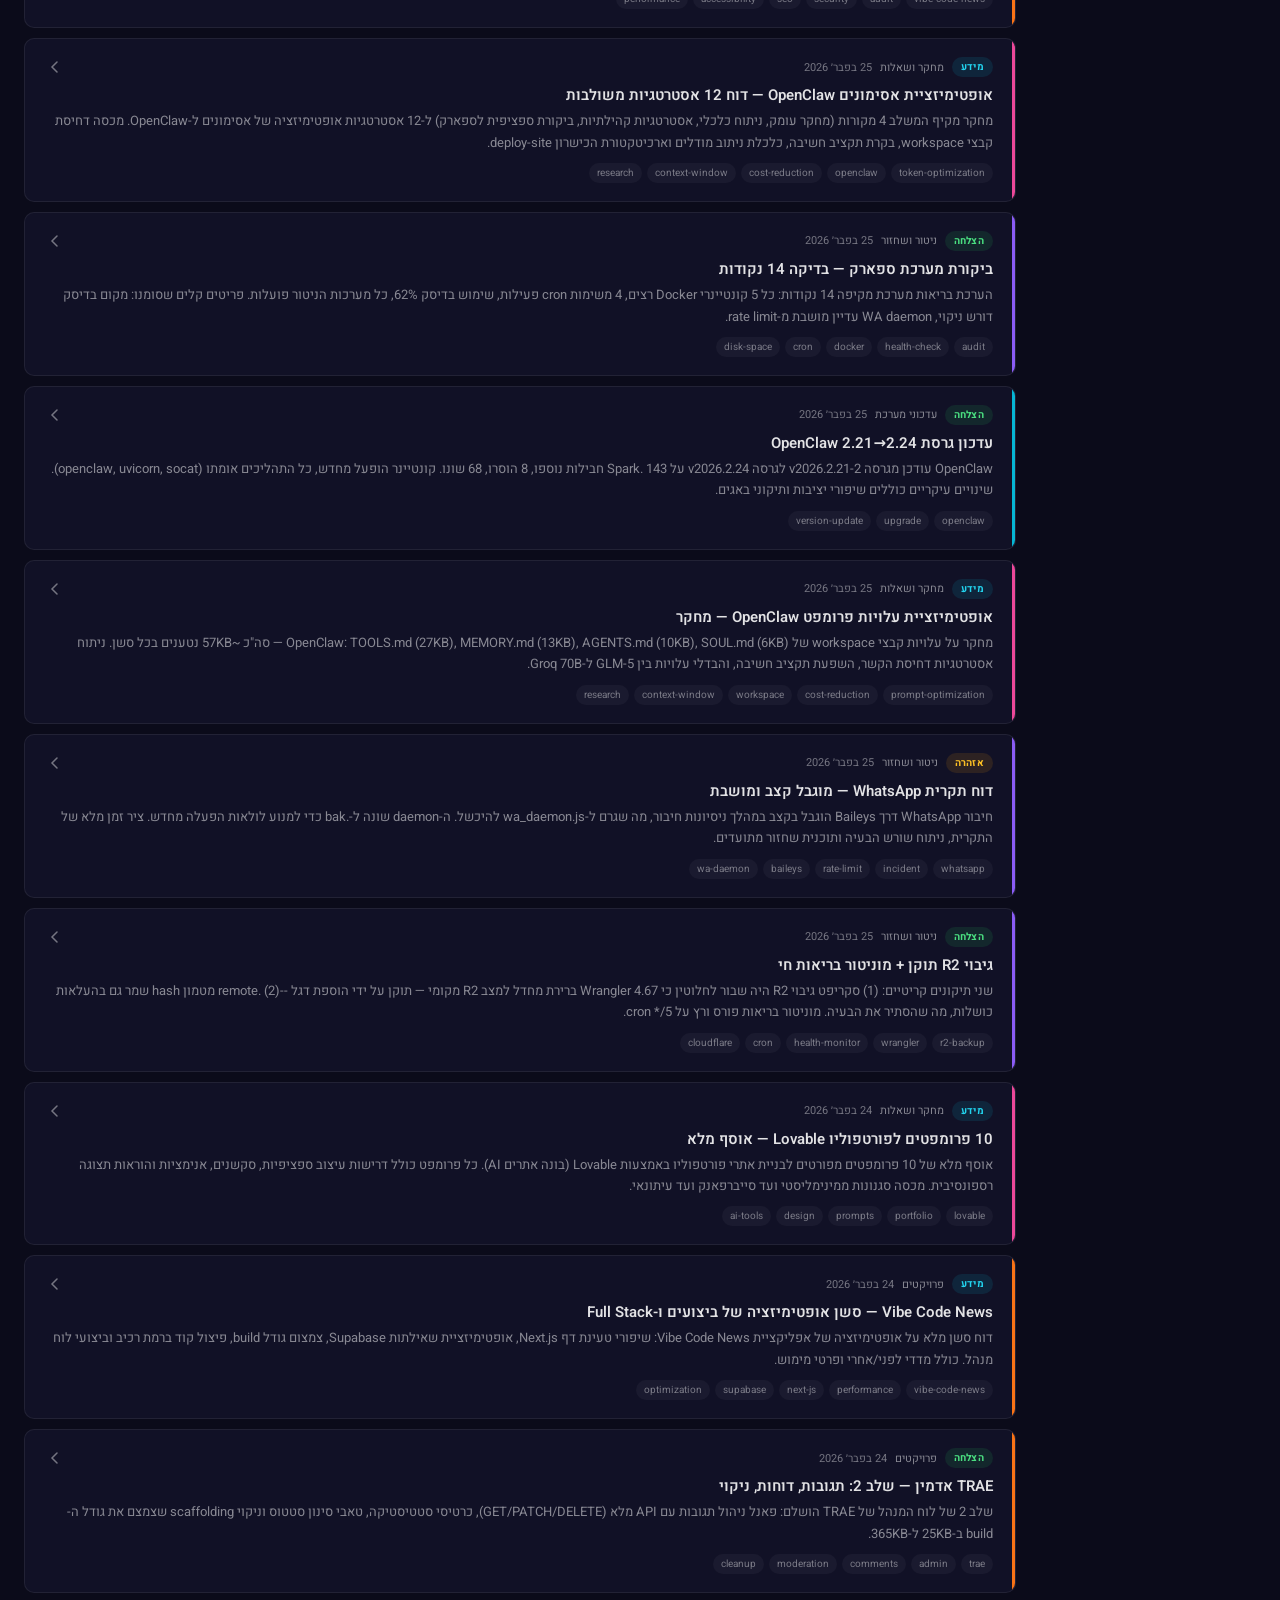
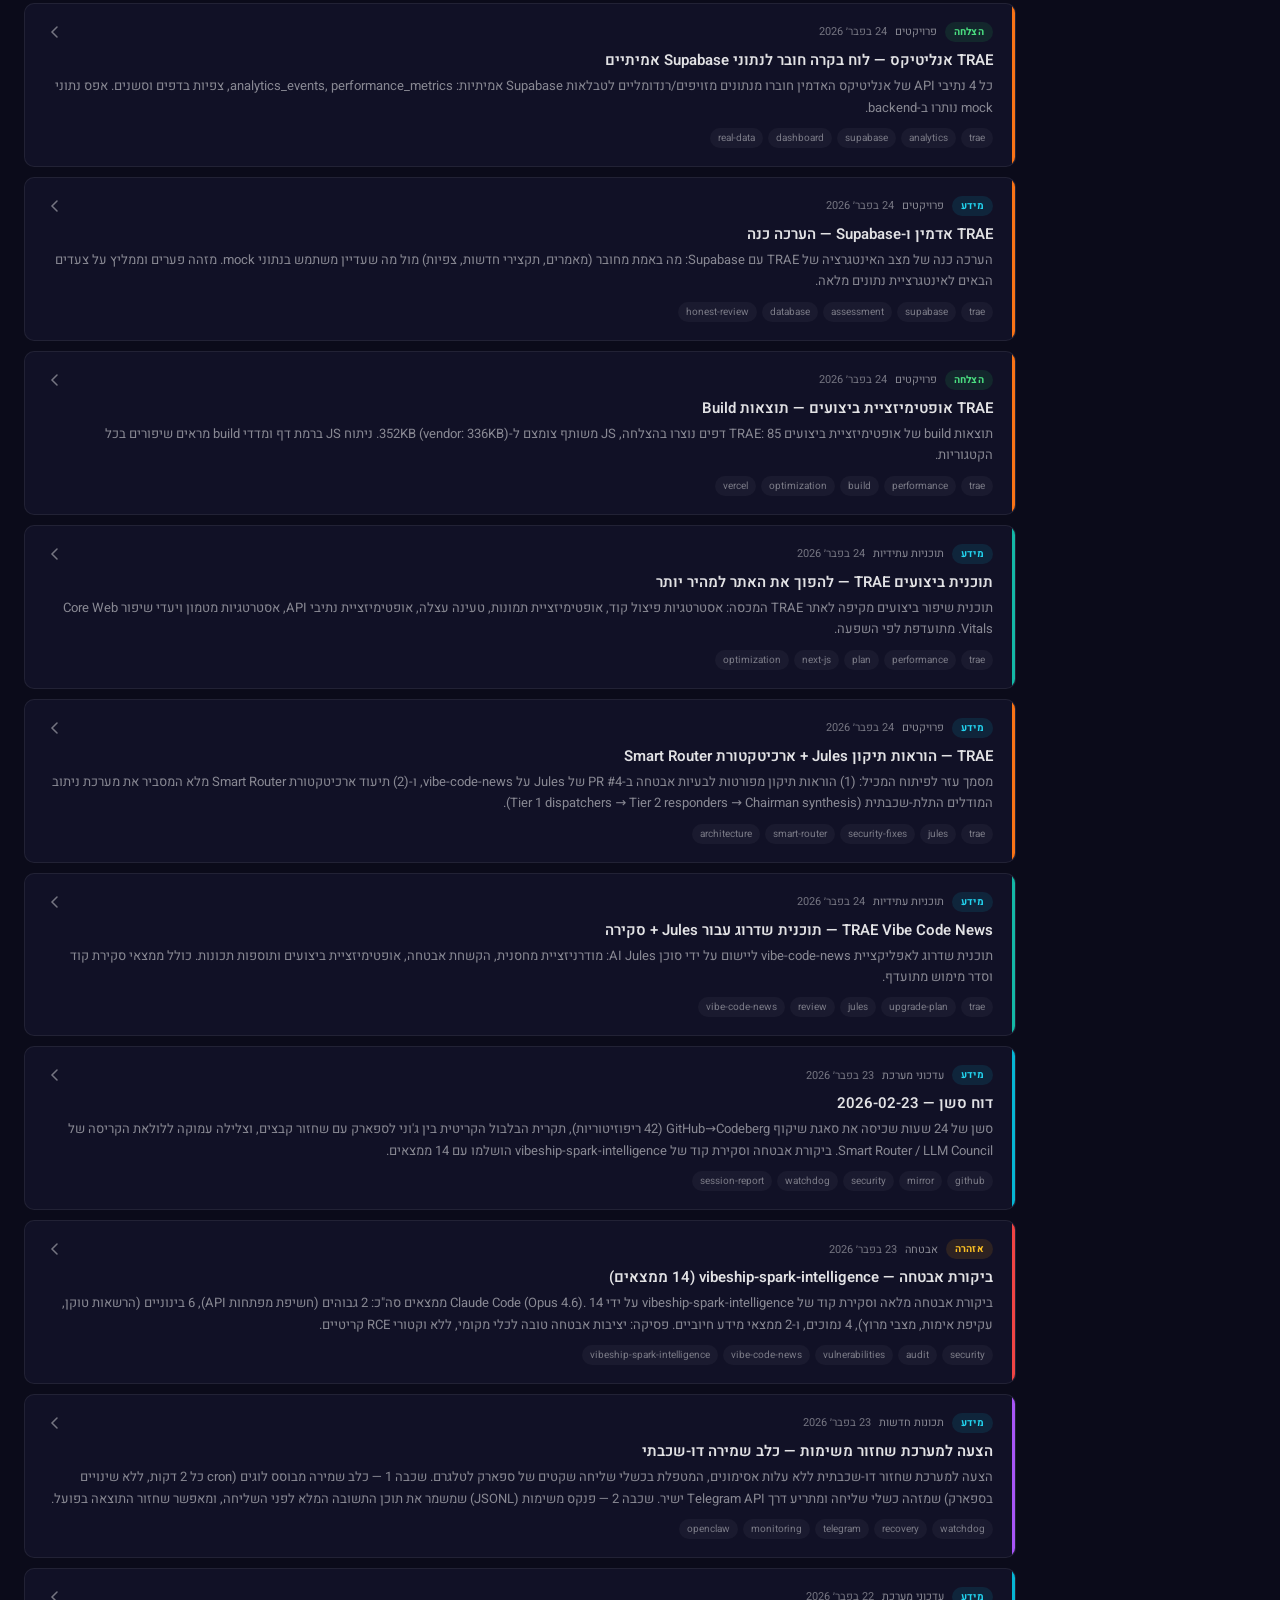
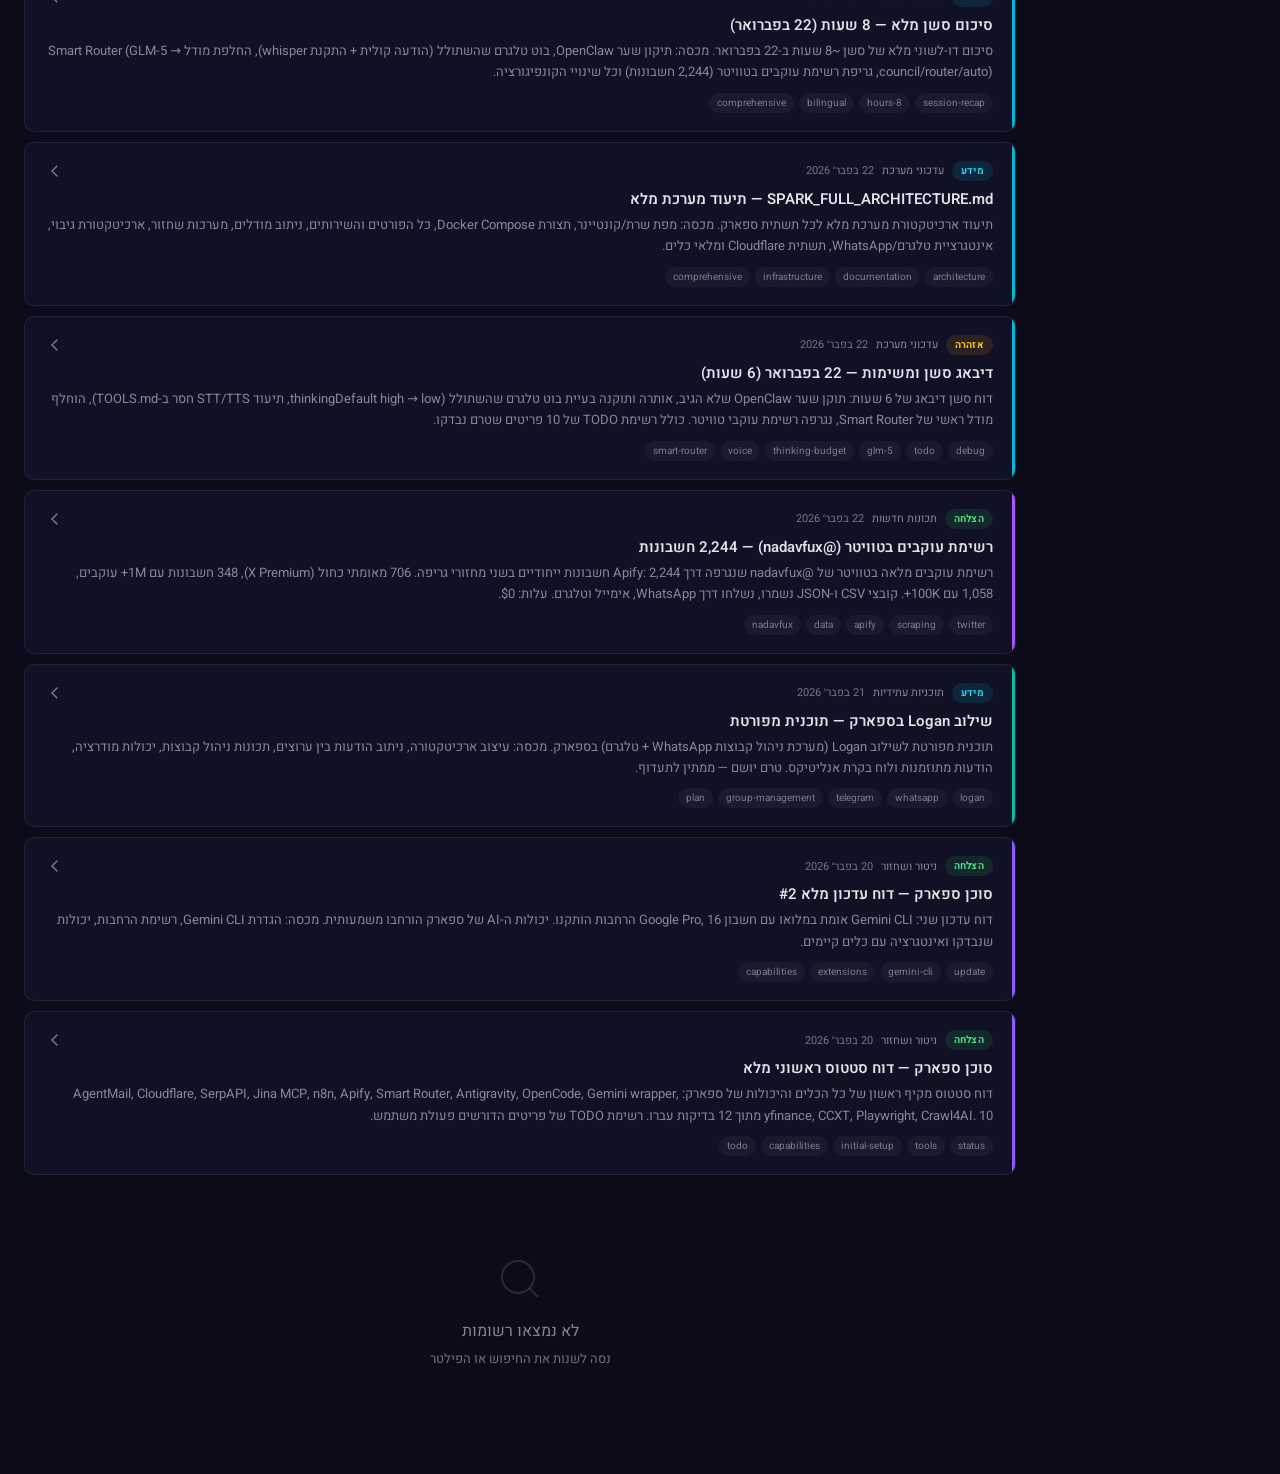
==== commit 3a3b69e6: "Fix: details field names, add reports category to log section, cache bust v3" ====
--- a/index.html
+++ b/index.html
@@ -26,7 +26,7 @@
   <link rel="preconnect" href="https://fonts.googleapis.com">
   <link rel="preconnect" href="https://fonts.gstatic.com" crossorigin>
   <link href="https://fonts.googleapis.com/css2?family=Heebo:wght@400;500;700&family=Inter:wght@400;500;700&family=JetBrains+Mono:wght@400&display=swap" rel="stylesheet">
-  <link rel="stylesheet" href="assets/style.css">
+  <link rel="stylesheet" href="assets/style.css?v=3">
 </head>
 <body>
 
@@ -101,6 +101,6 @@
     </div>
   </div>
 
-  <script src="assets/app.js"></script>
+  <script src="assets/app.js?v=3"></script>
 </body>
 </html>
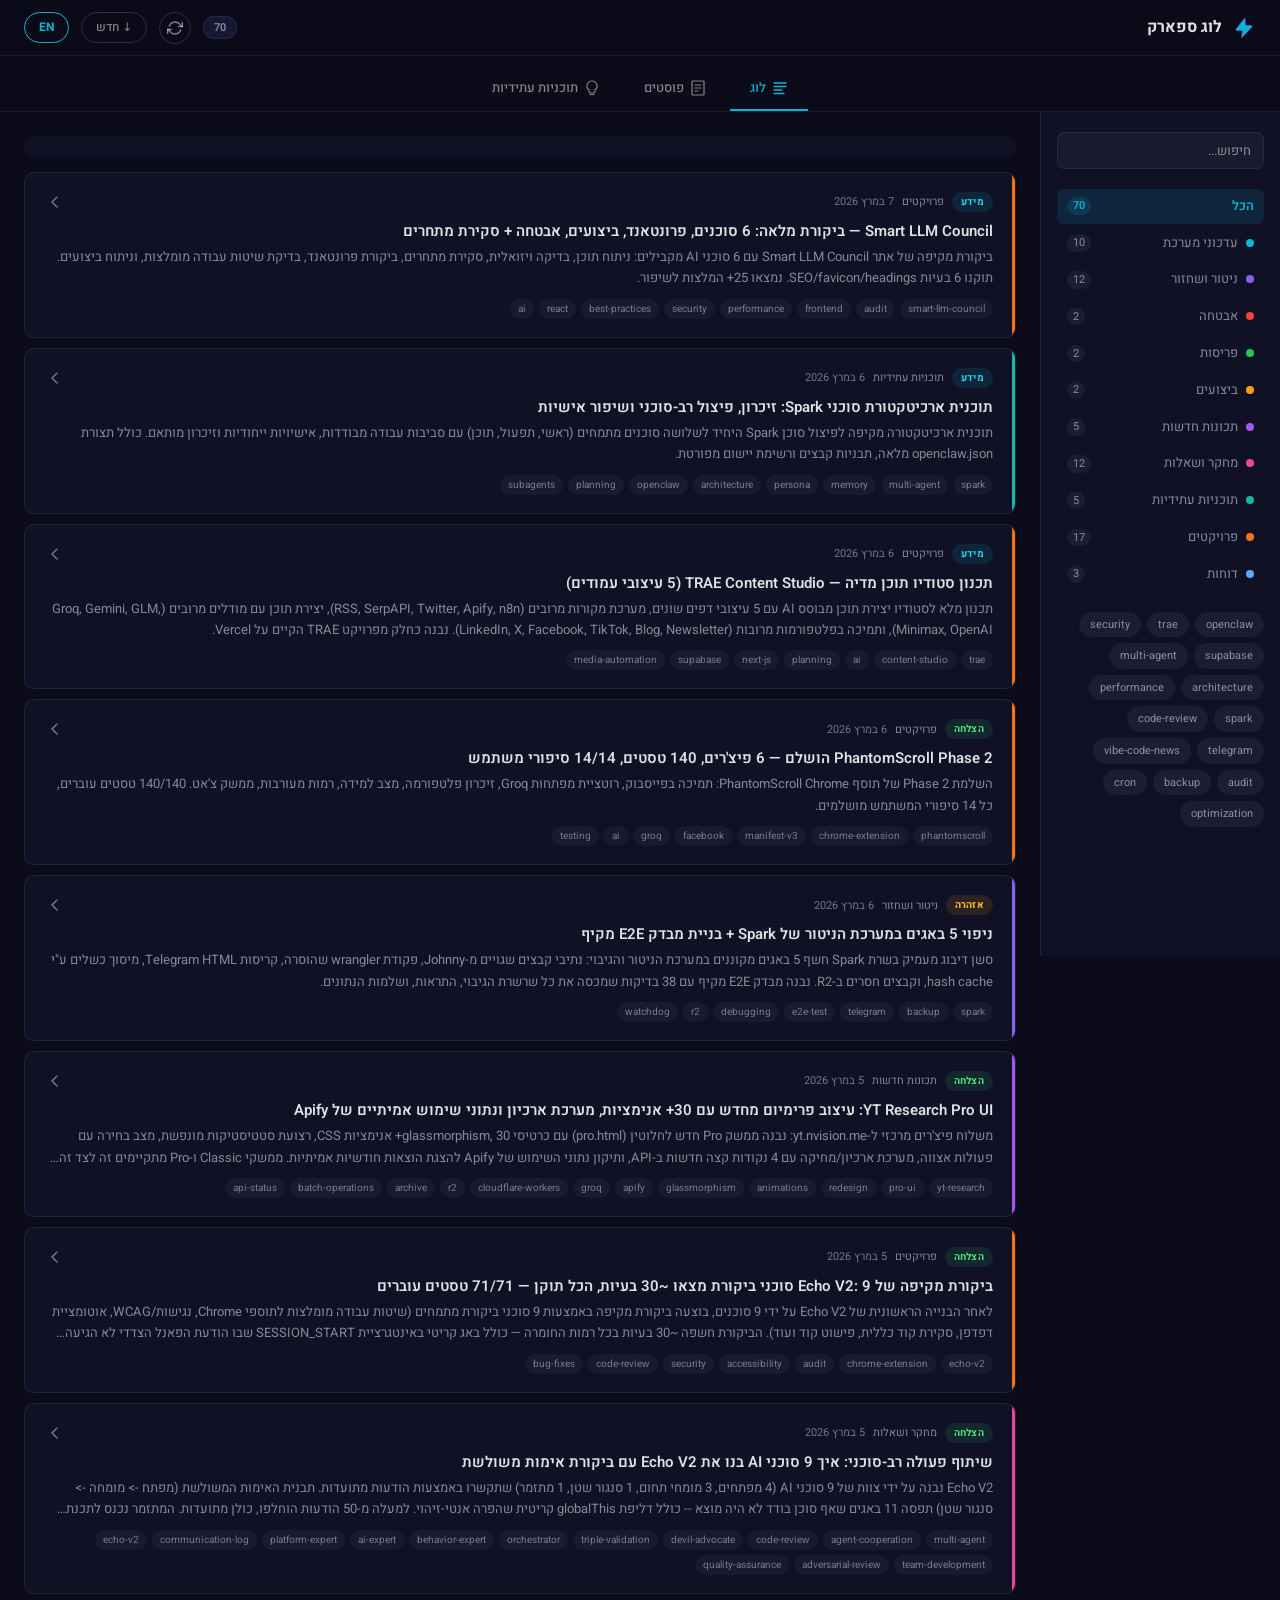
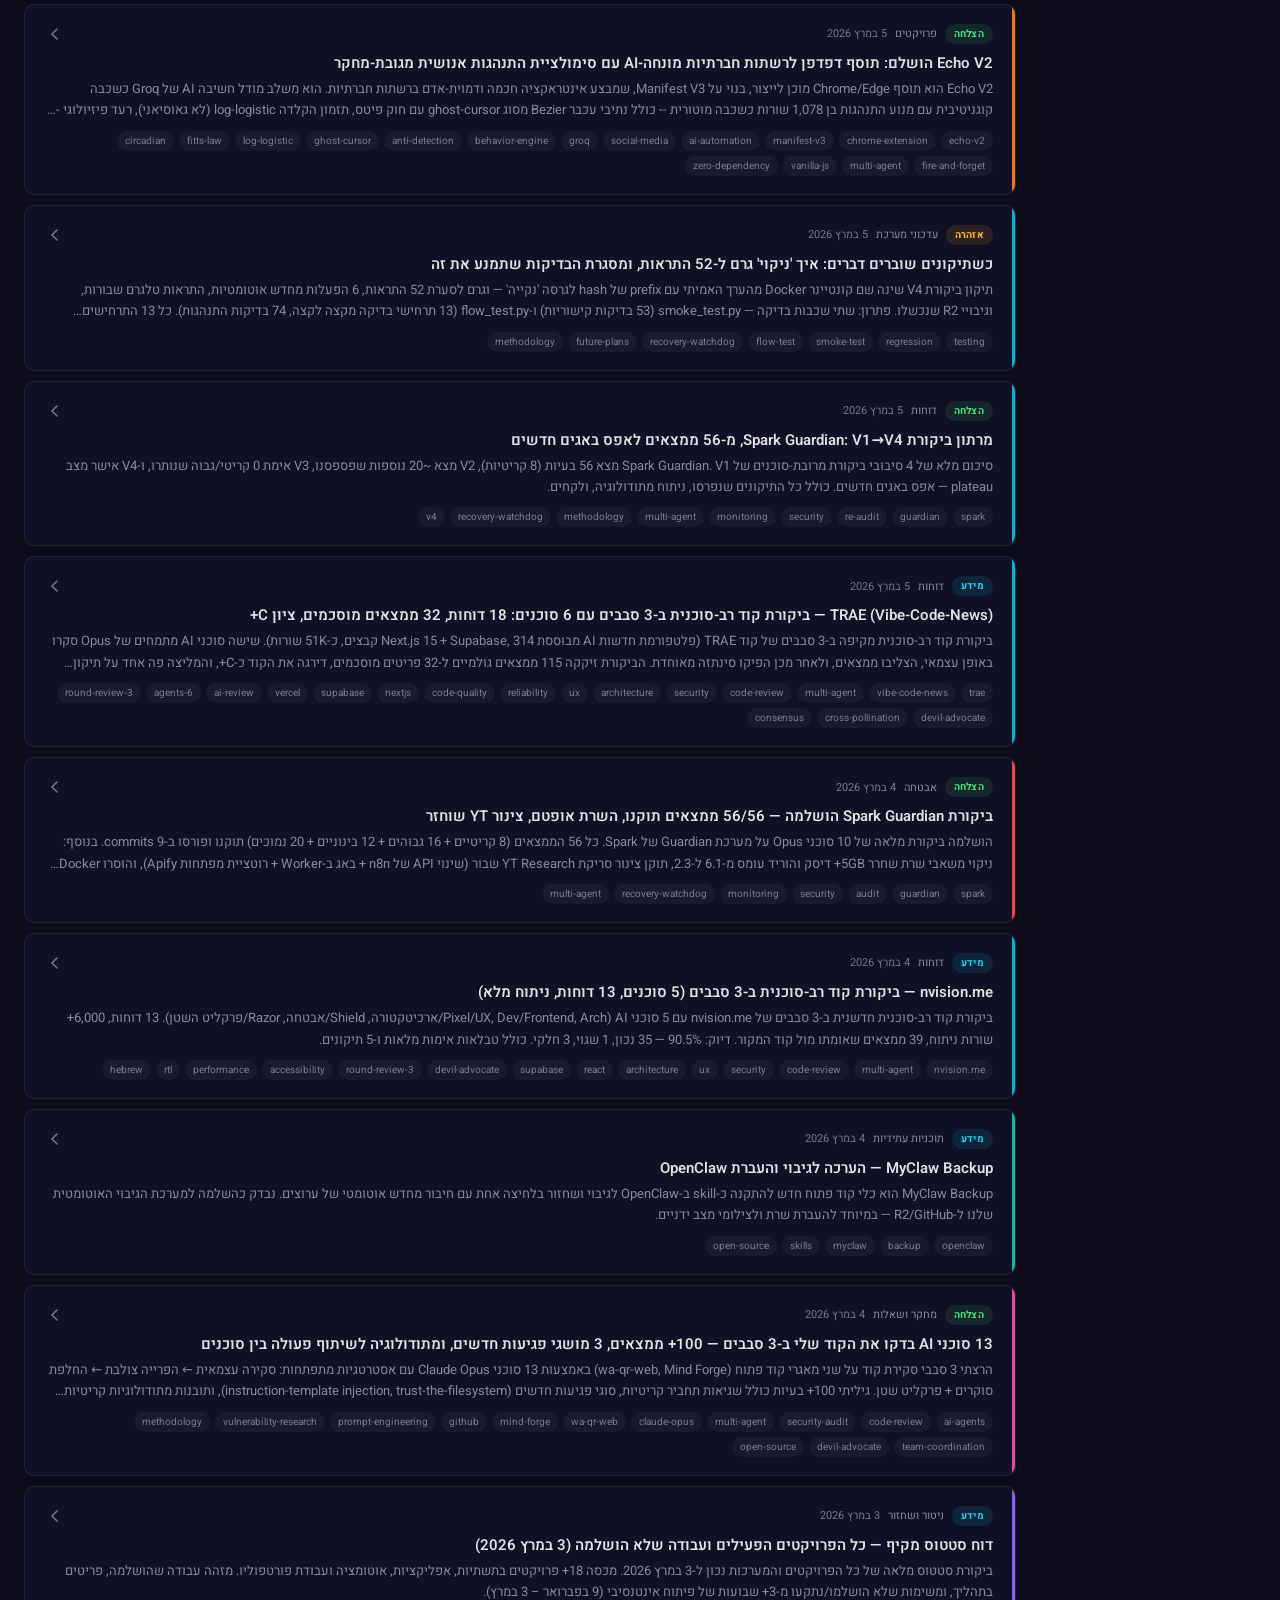
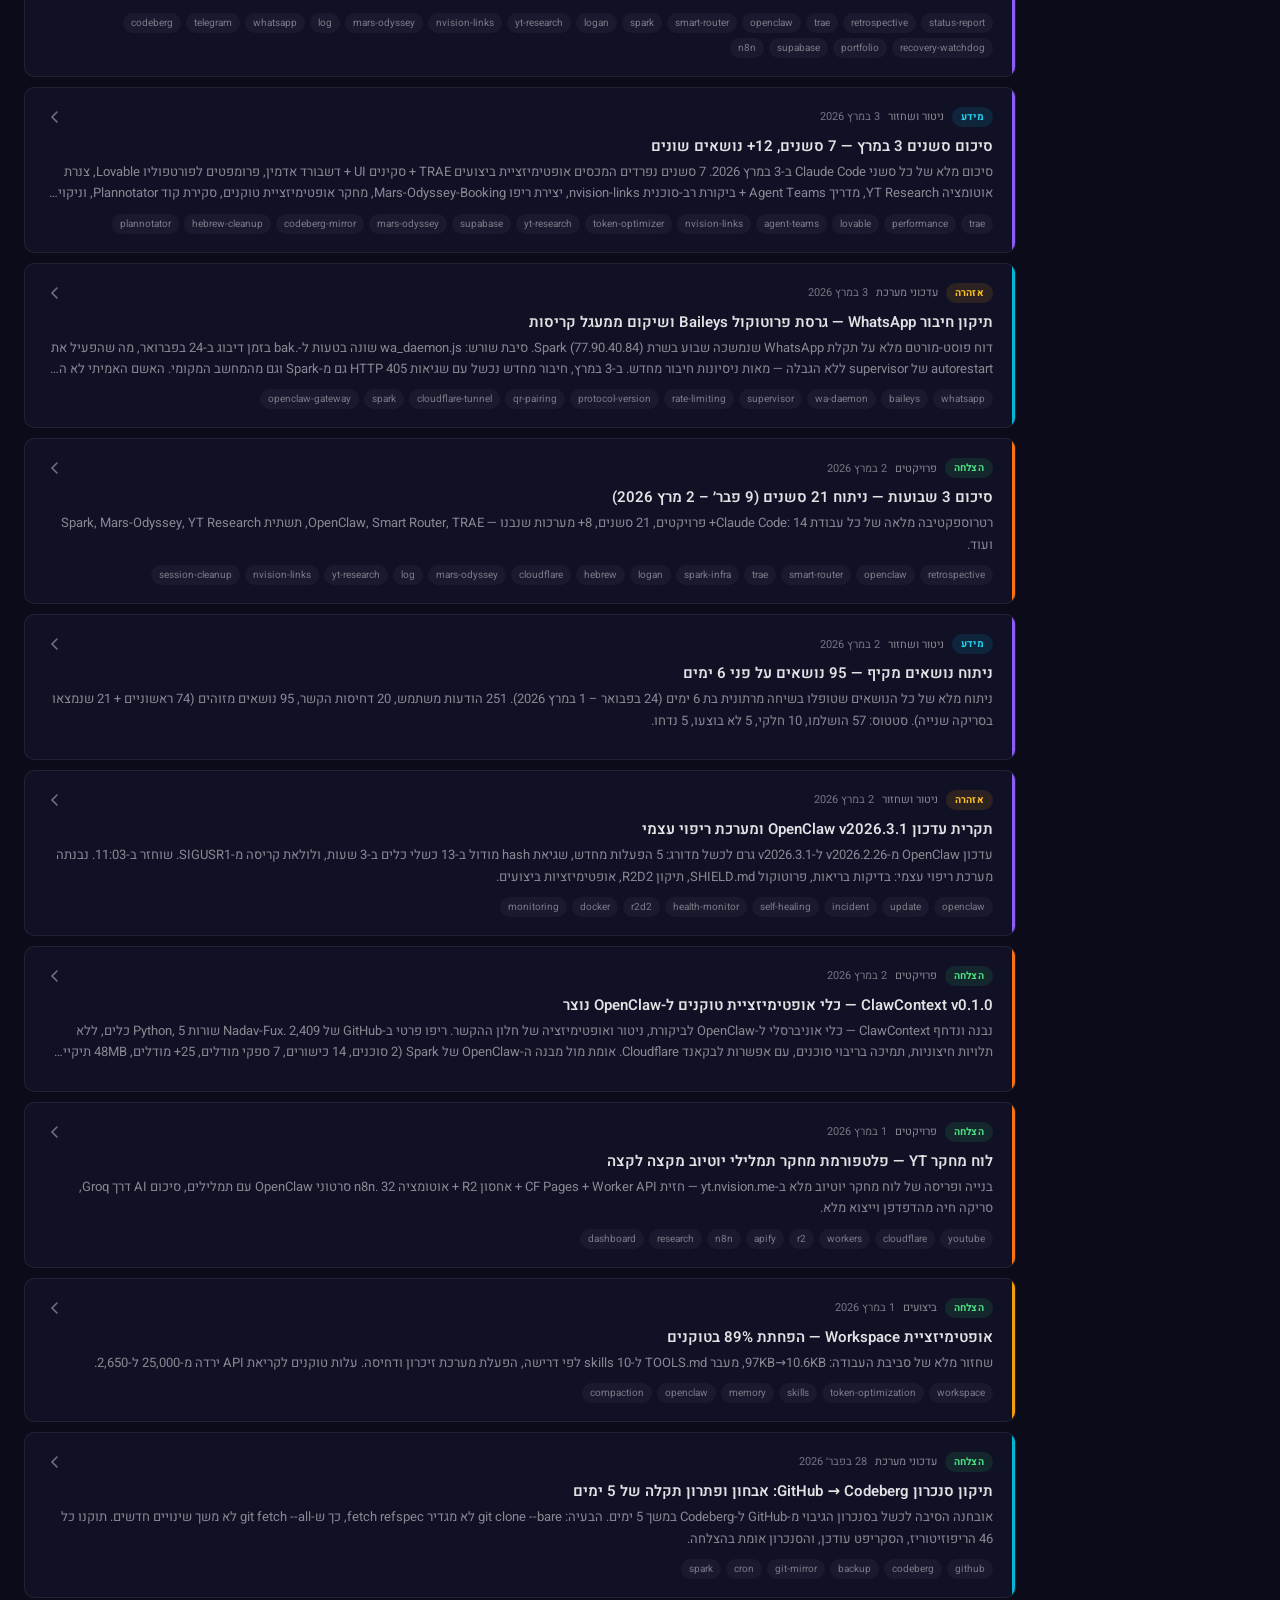
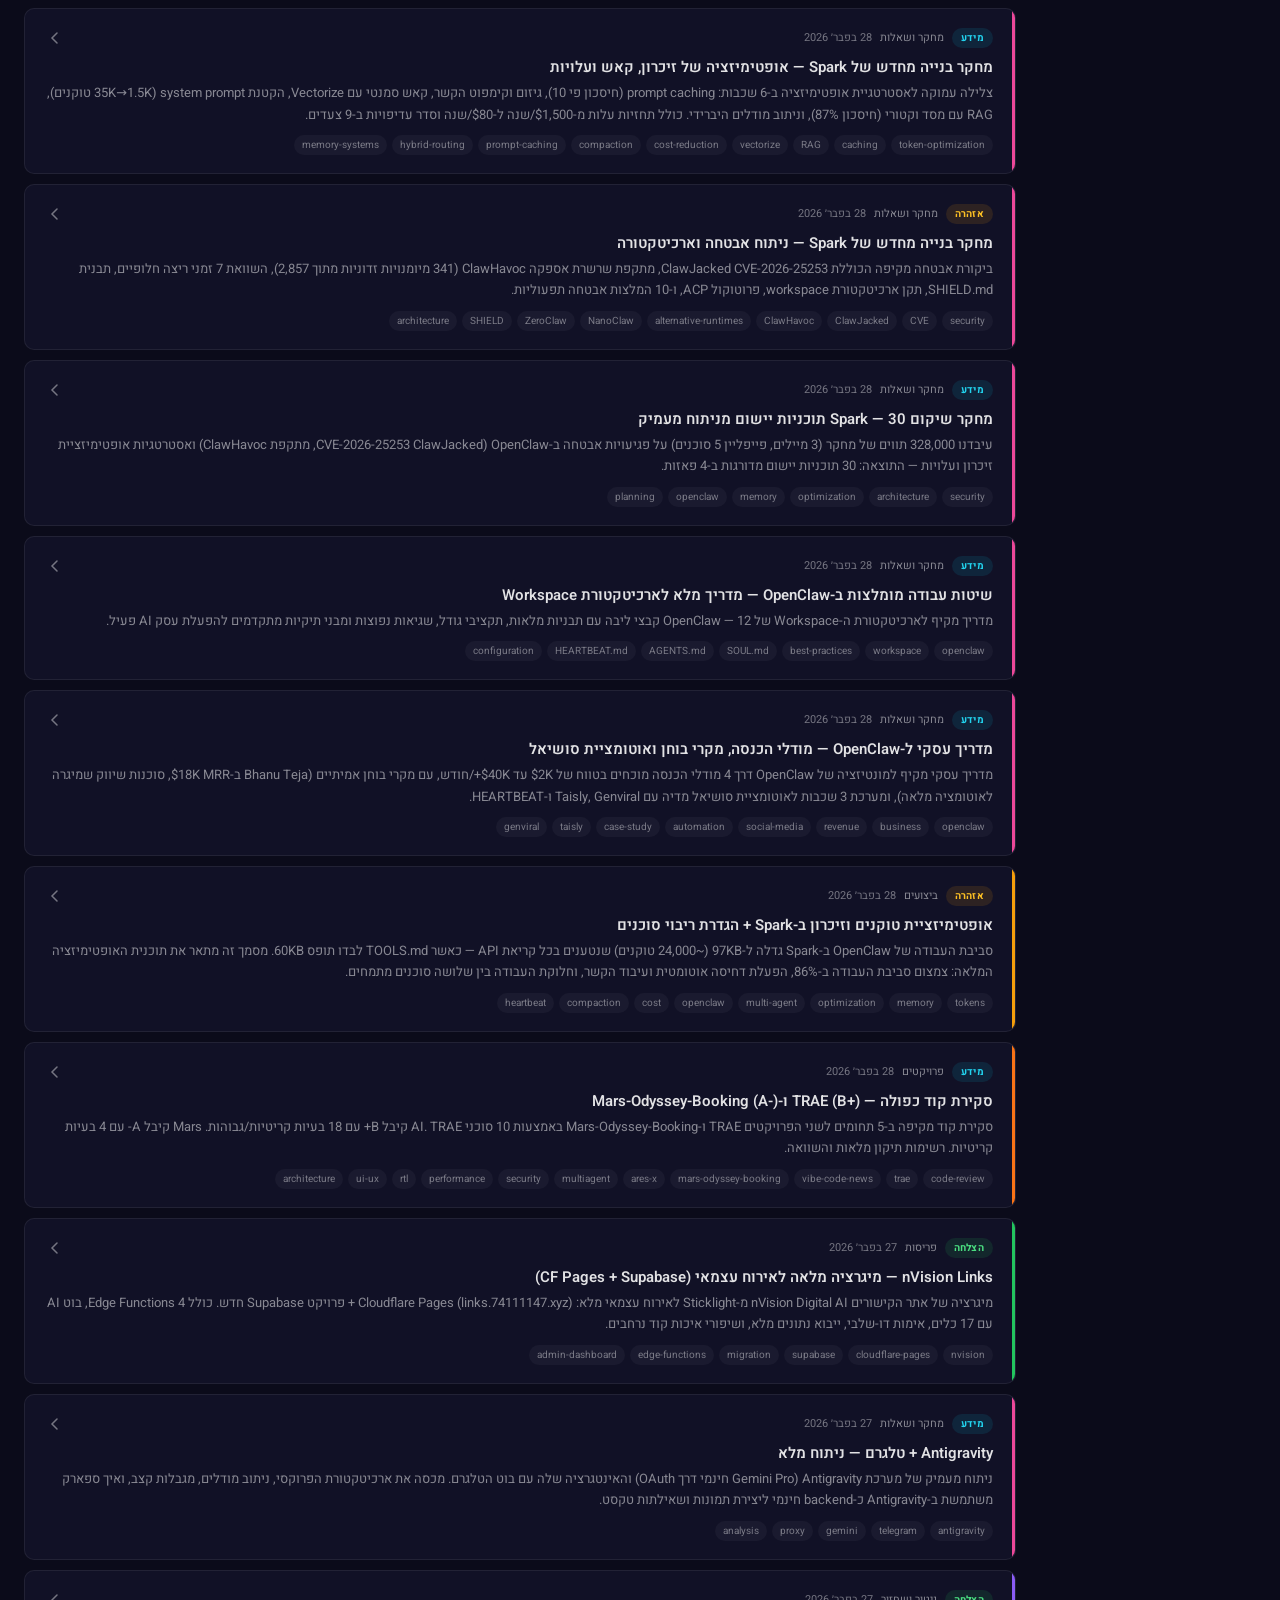
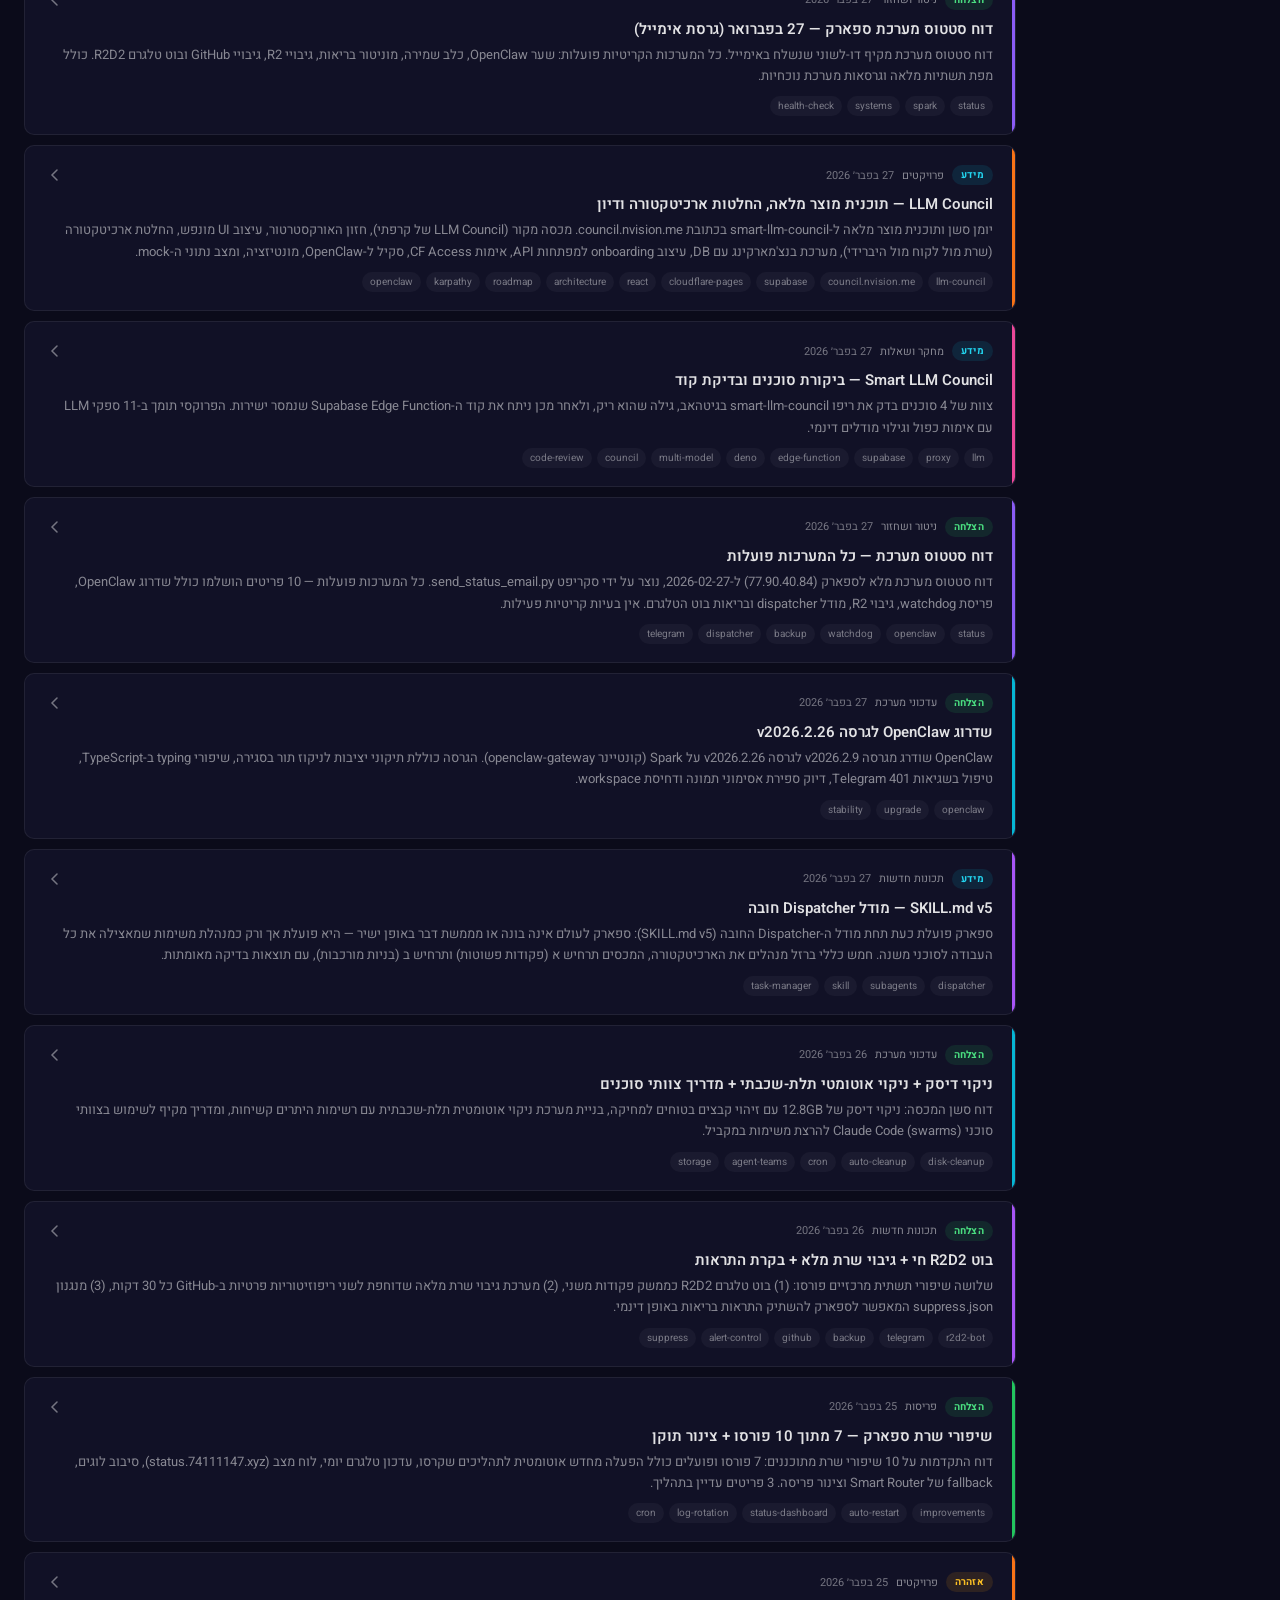
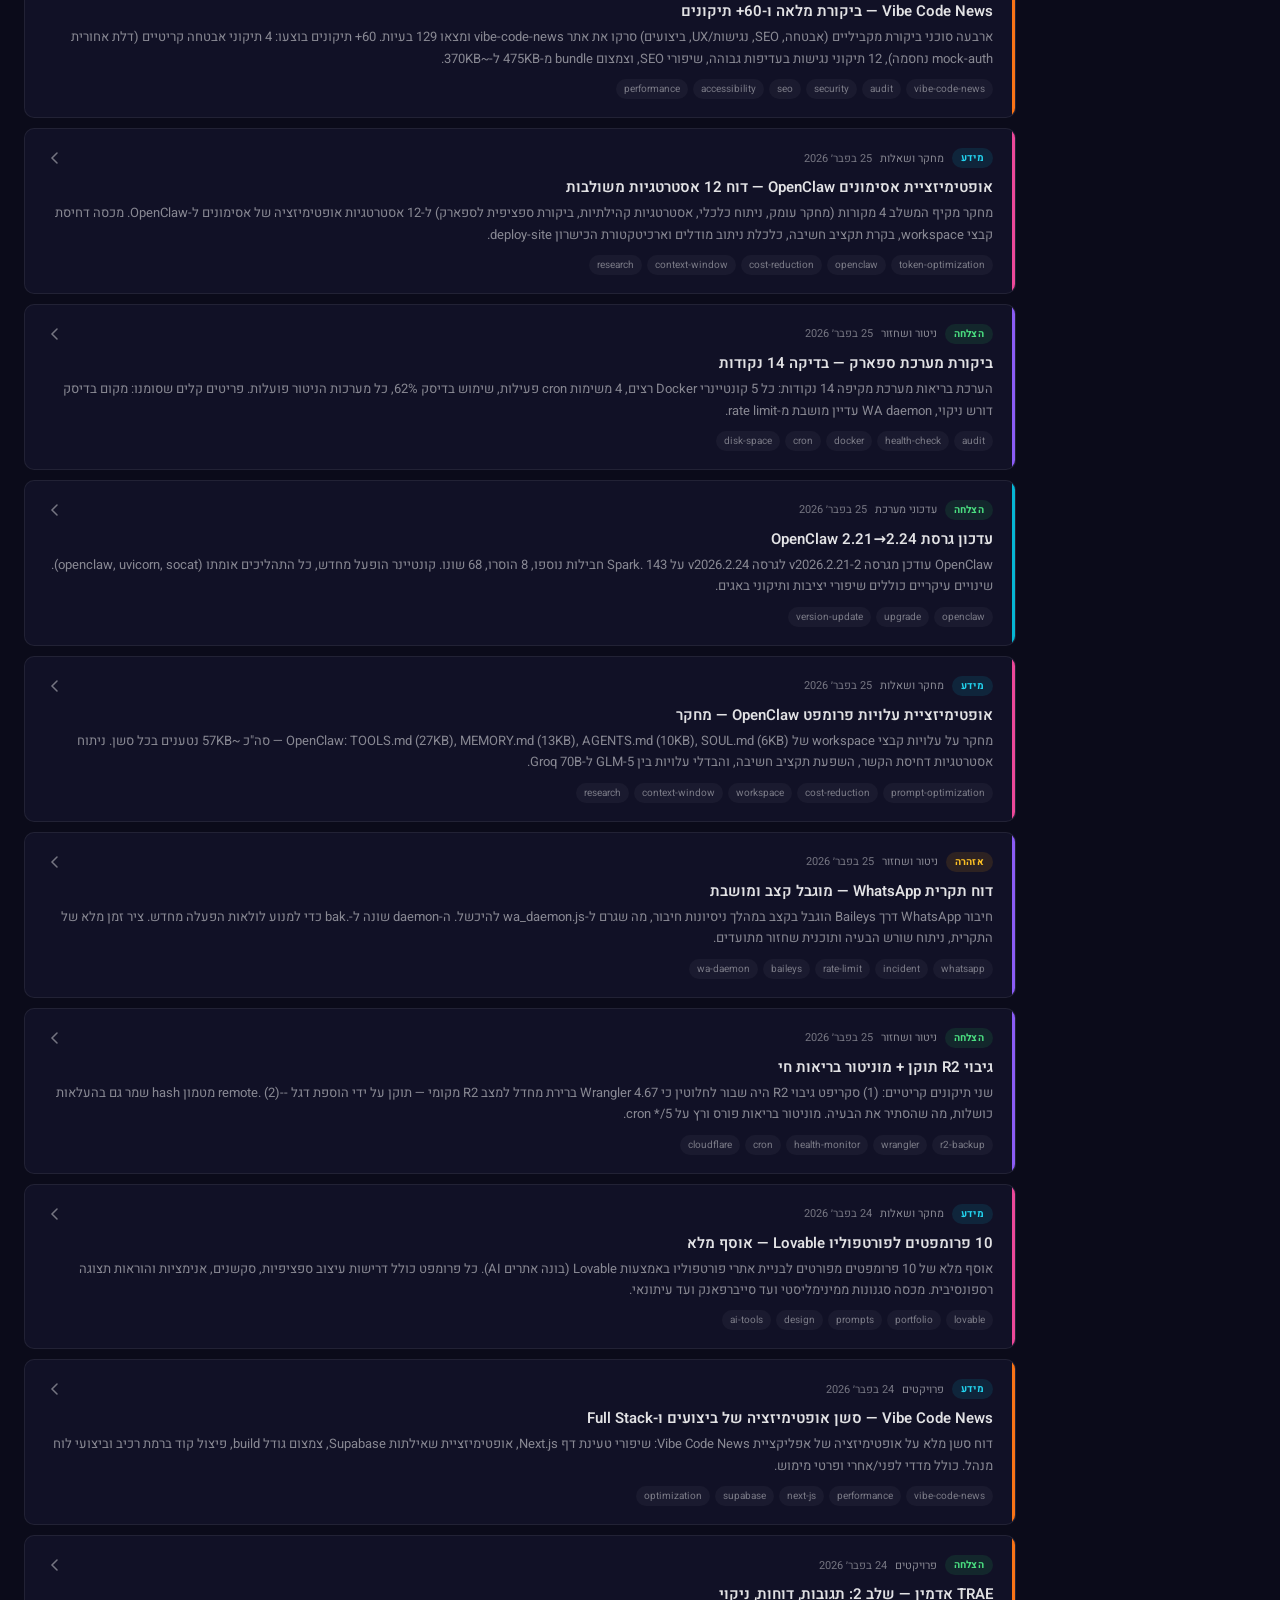
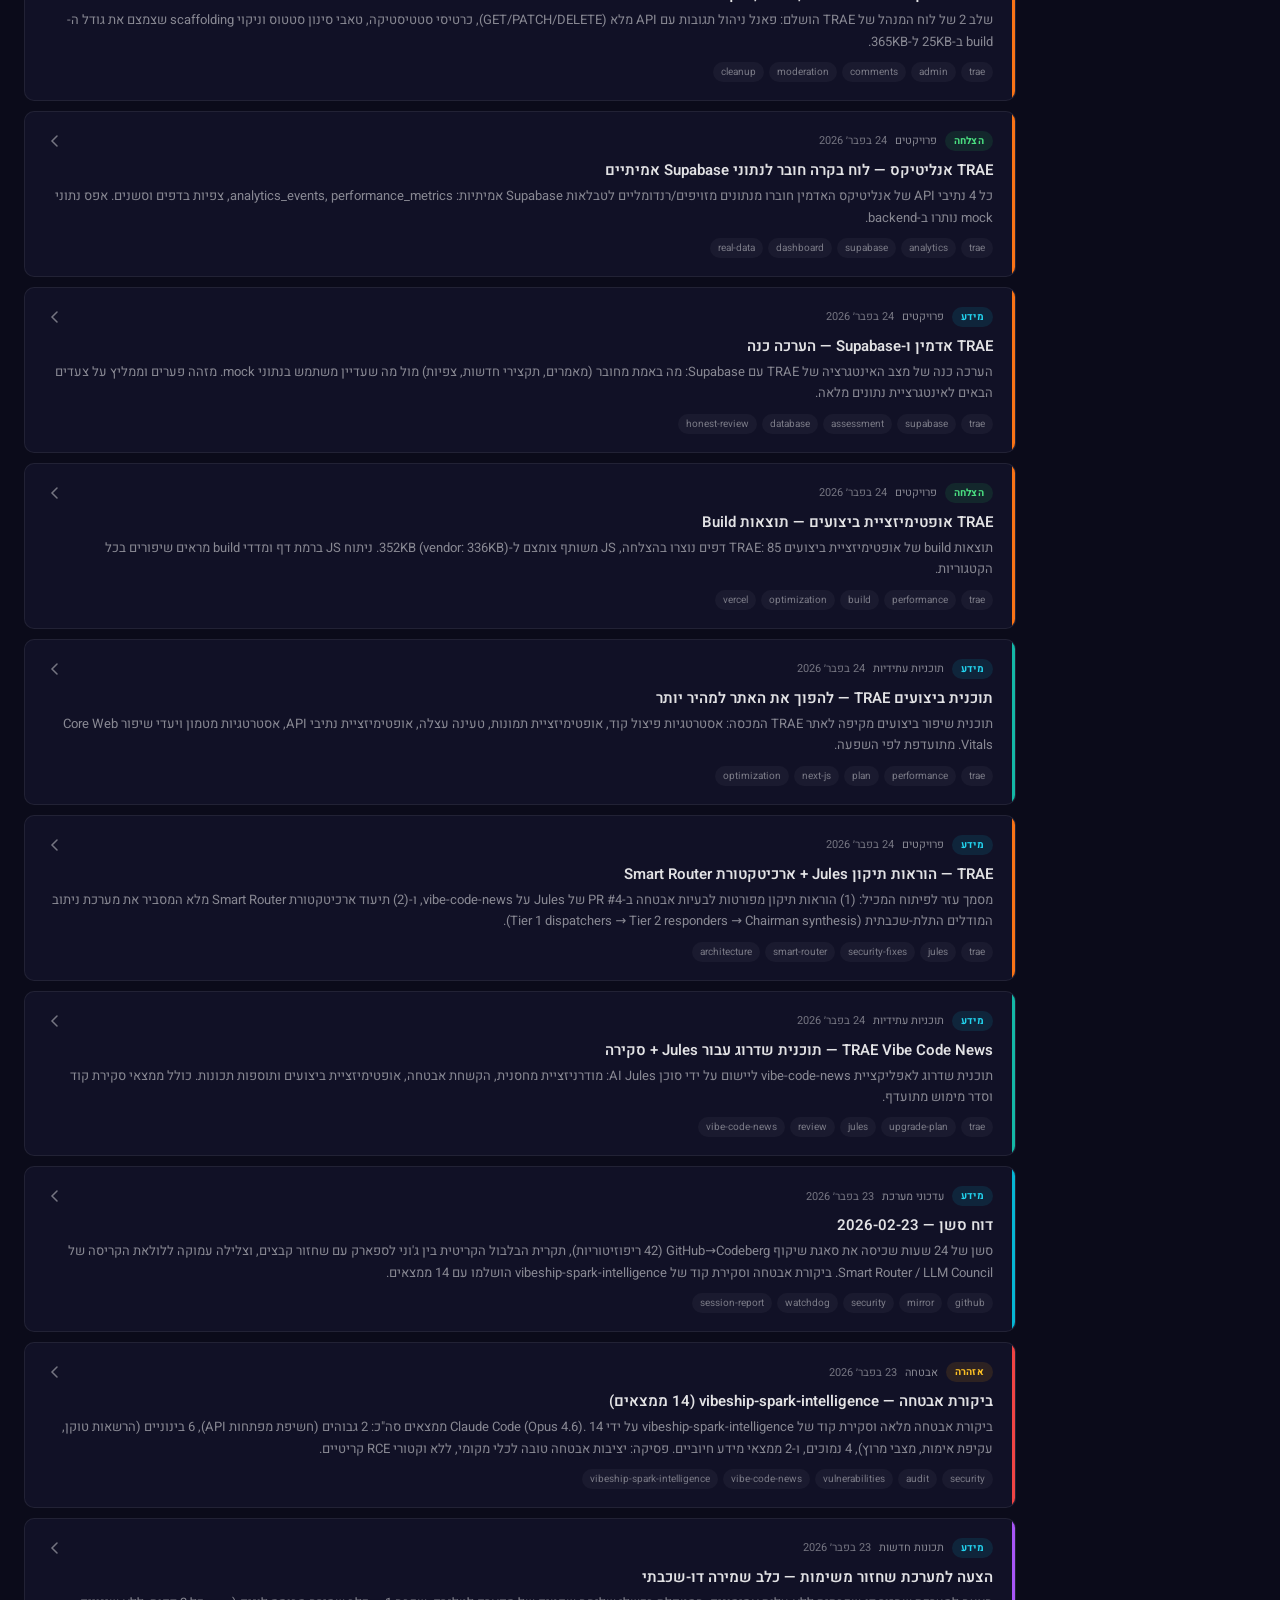
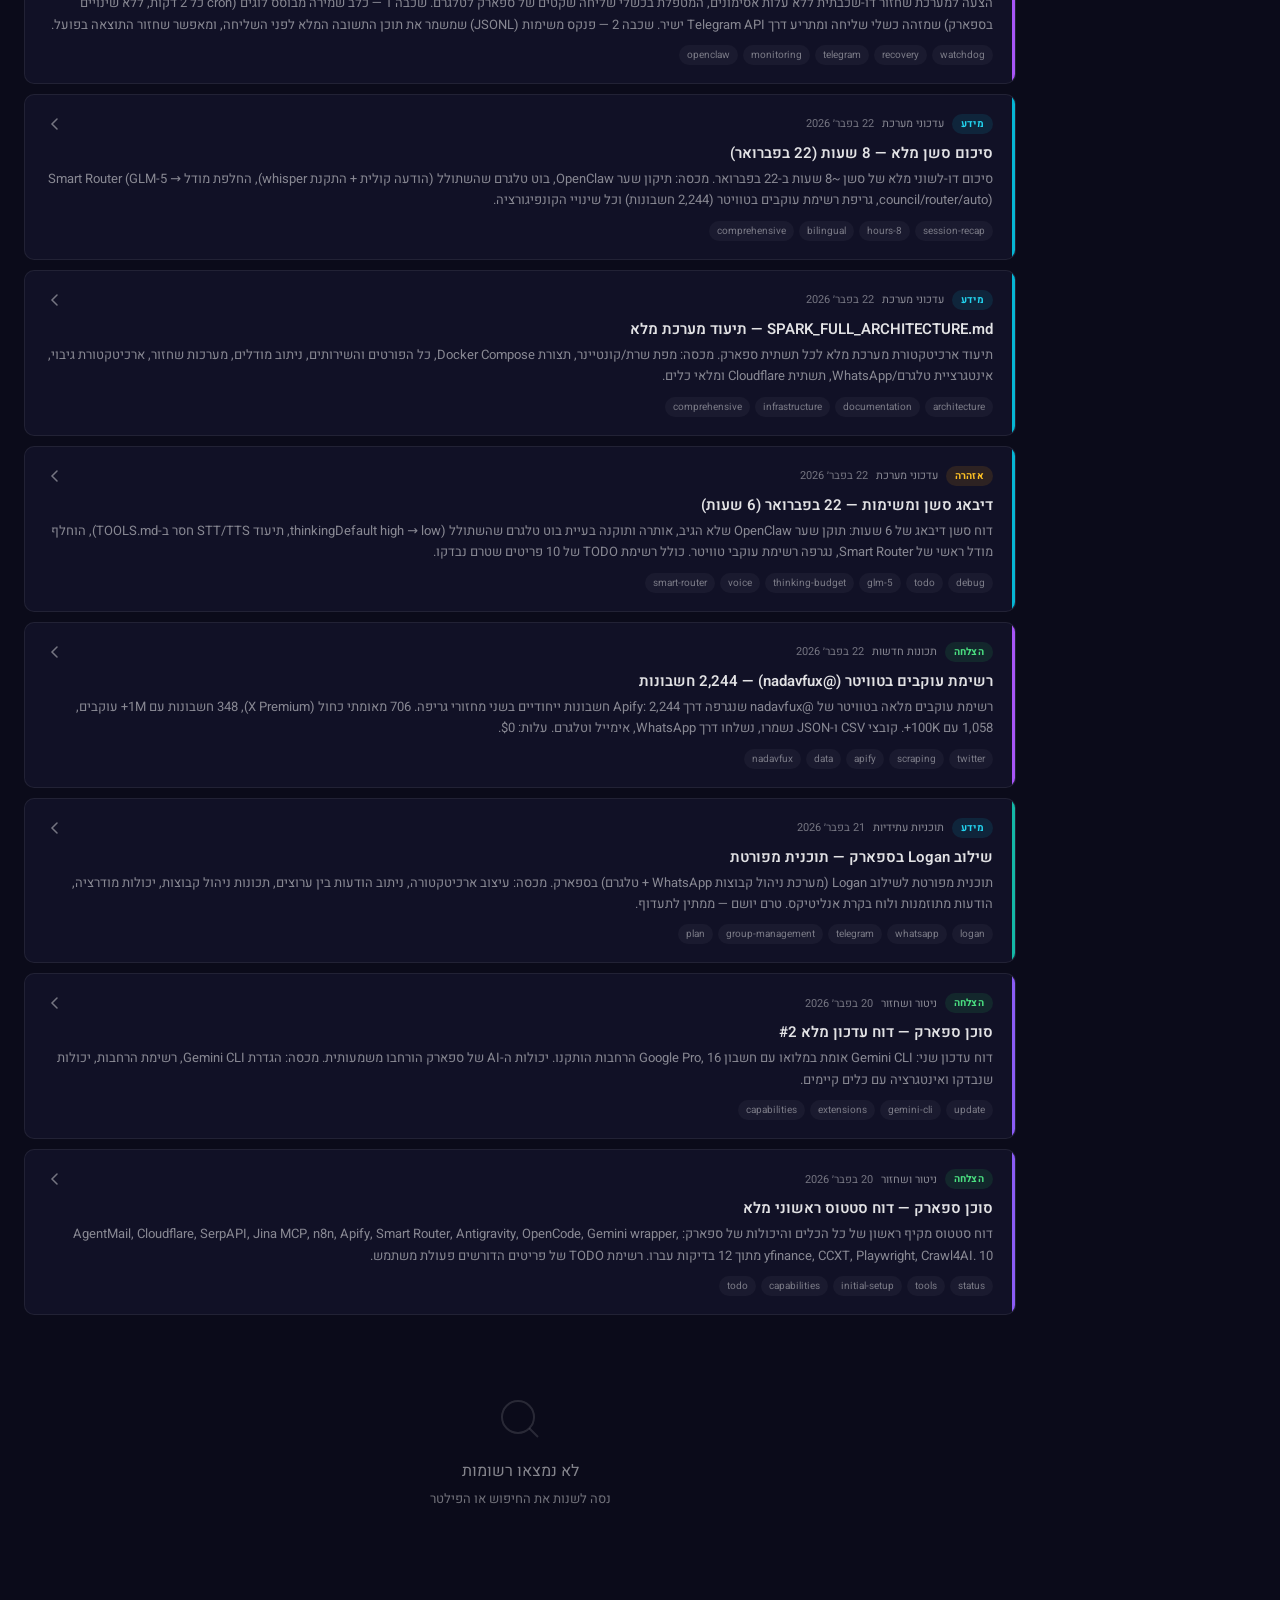
==== commit f70e0357: "Add download as TXT/MD for every entry - Download buttons (TXT + MD) appear on hover on each card in" ====
--- a/index.html
+++ b/index.html
@@ -26,7 +26,7 @@
   <link rel="preconnect" href="https://fonts.googleapis.com">
   <link rel="preconnect" href="https://fonts.gstatic.com" crossorigin>
   <link href="https://fonts.googleapis.com/css2?family=Heebo:wght@400;500;700&family=Inter:wght@400;500;700&family=JetBrains+Mono:wght@400&display=swap" rel="stylesheet">
-  <link rel="stylesheet" href="assets/style.css?v=3">
+  <link rel="stylesheet" href="assets/style.css?v=4">
 </head>
 <body>
 
@@ -101,6 +101,6 @@
     </div>
   </div>
 
-  <script src="assets/app.js?v=3"></script>
+  <script src="assets/app.js?v=4"></script>
 </body>
 </html>
--- a/assets/style.css
+++ b/assets/style.css
@@ -343,6 +343,70 @@
 }
 .card:hover .card-arrow { color: var(--primary); }
 [dir="rtl"] .card-arrow { transform: scaleX(-1); }
+
+/* Download buttons on cards */
+.card-dl-wrap {
+  display: flex;
+  gap: 4px;
+  margin-inline-start: auto;
+  opacity: 0;
+  transition: opacity .2s;
+}
+.card:hover .card-dl-wrap,
+.card:focus-within .card-dl-wrap { opacity: 1; }
+.card-dl-btn {
+  display: inline-flex;
+  align-items: center;
+  gap: 3px;
+  padding: 2px 6px;
+  font-size: 10px;
+  color: var(--dim);
+  background: rgba(255,255,255,.06);
+  border: 1px solid var(--border);
+  border-radius: 4px;
+  transition: all .2s;
+  white-space: nowrap;
+}
+.card-dl-btn:hover {
+  color: var(--primary);
+  background: rgba(6,182,212,.1);
+  border-color: var(--primary);
+}
+.card-dl-btn svg { flex-shrink: 0; }
+.dl-label { font-weight: 600; letter-spacing: .5px; }
+
+/* Drawer action buttons */
+.drawer-actions {
+  display: flex;
+  gap: 8px;
+  flex-wrap: wrap;
+  margin-bottom: 16px;
+  padding-bottom: 12px;
+  border-bottom: 1px solid var(--border);
+}
+.drawer-action-btn {
+  padding: 8px 16px;
+  font-size: 0.85em;
+  font-weight: 500;
+  border: 1px solid var(--border);
+  border-radius: 6px;
+  background: var(--surface2);
+  color: var(--text);
+  transition: all .2s;
+}
+.drawer-action-btn:hover {
+  border-color: var(--primary);
+  background: rgba(6,182,212,.1);
+  color: var(--primary);
+}
+.drawer-action-btn.copy-btn {
+  background: #3b82f6;
+  border-color: #3b82f6;
+  color: #fff;
+}
+.drawer-action-btn.copy-btn:hover {
+  background: #2563eb;
+}
 
 /* Category stripe colors */
 .card[data-cat="system"]      { --stripe: #06b6d4; }
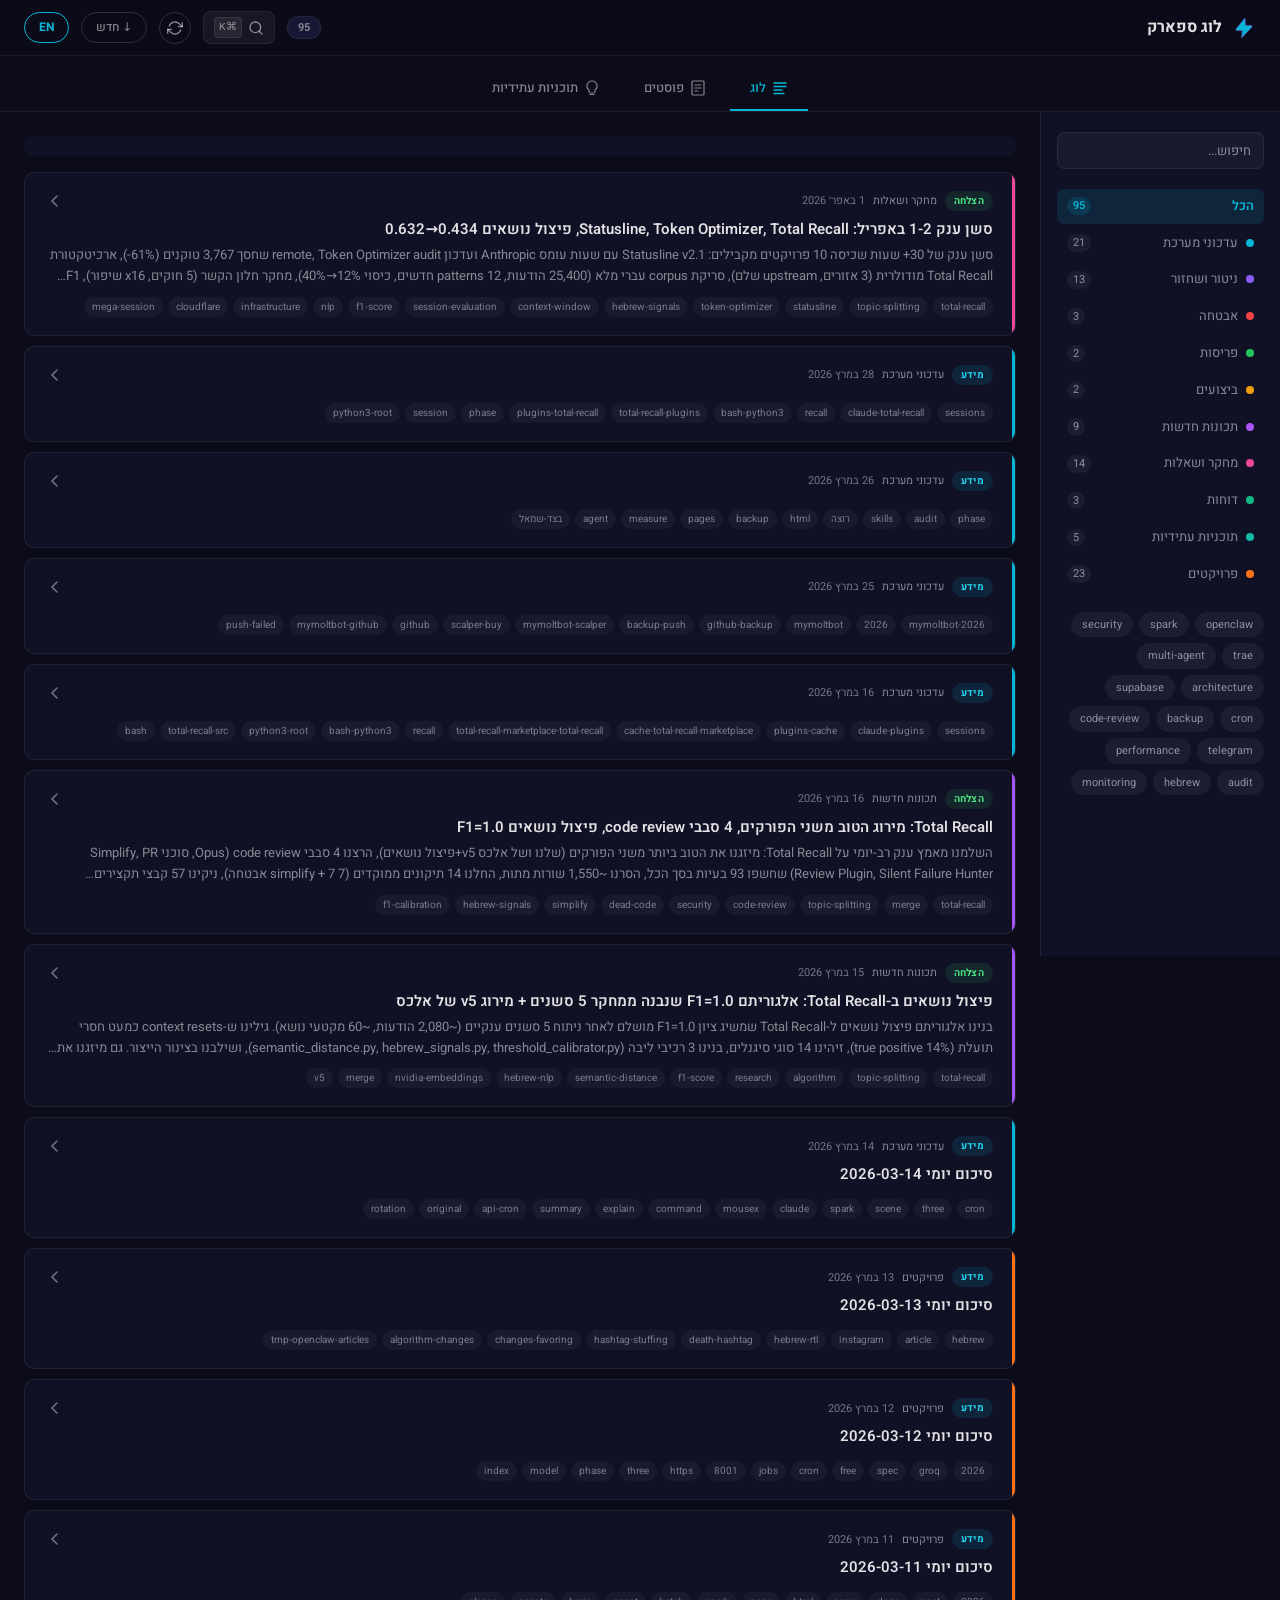
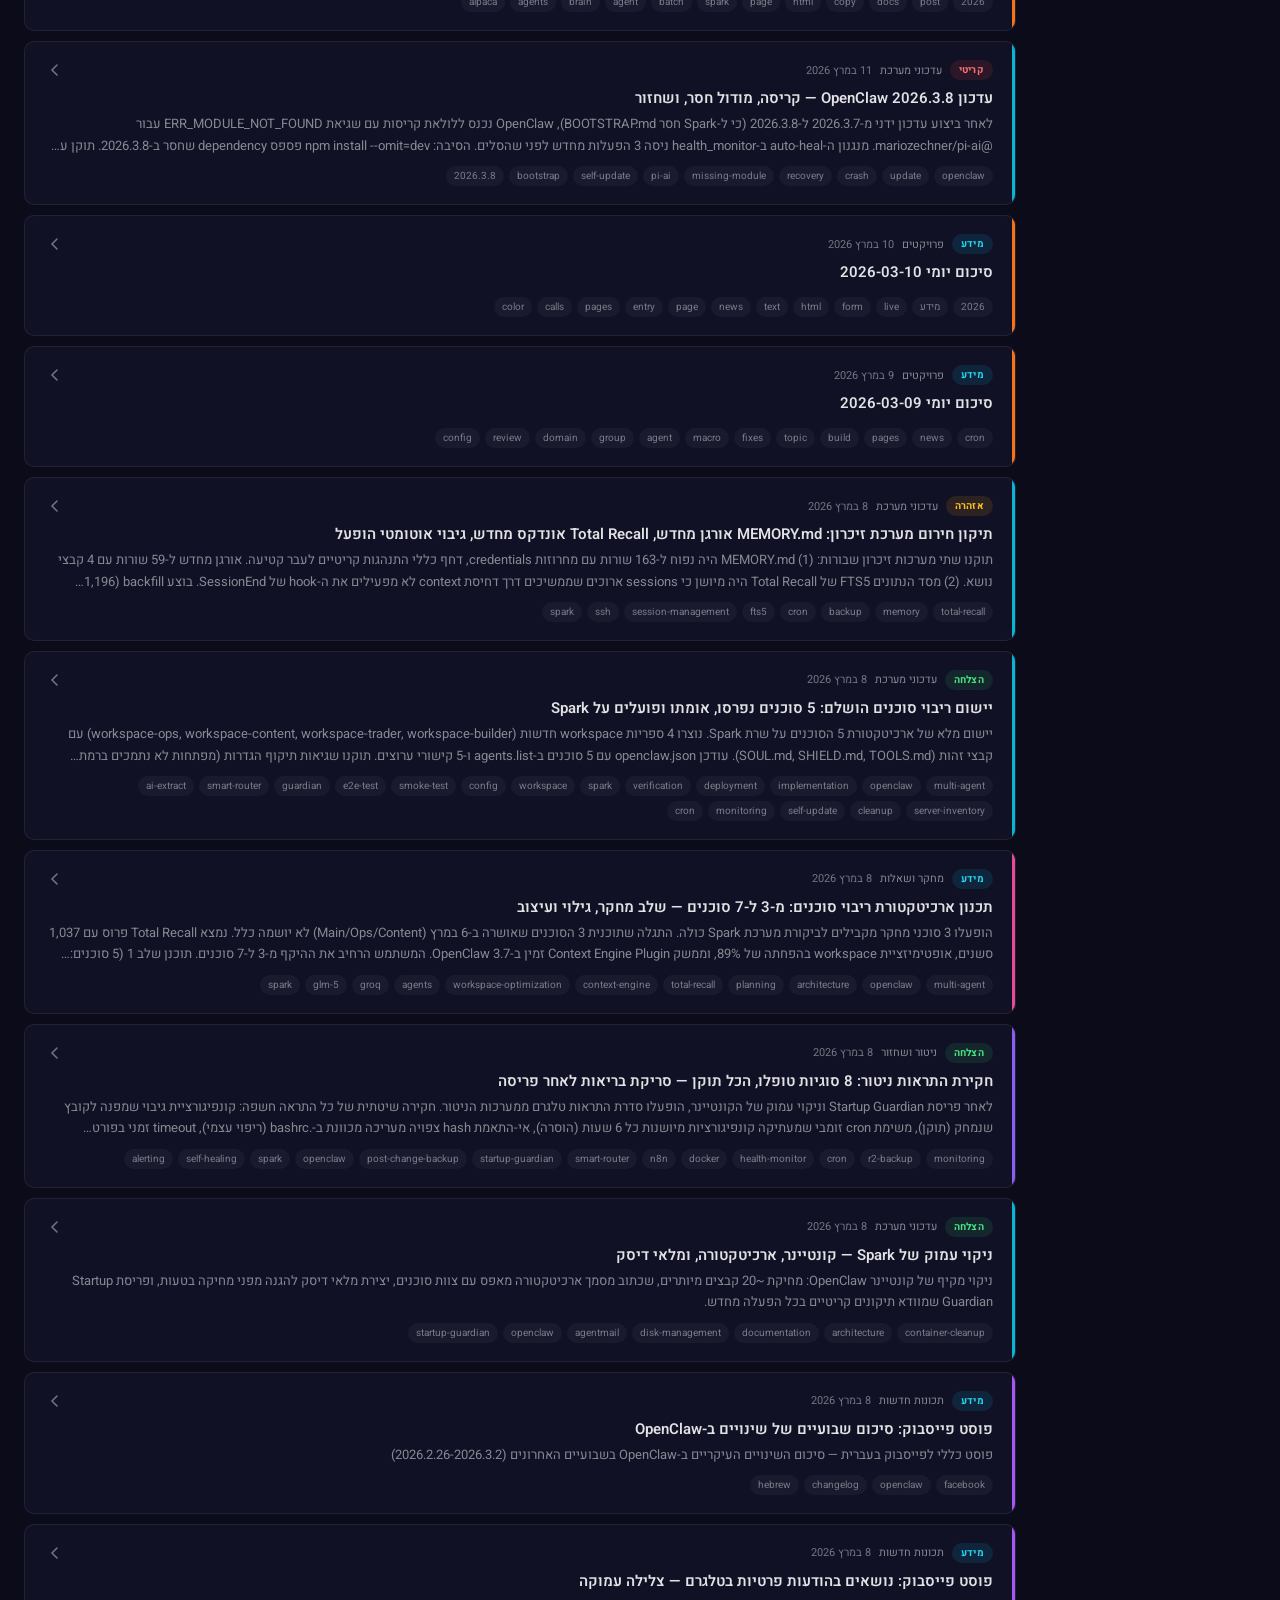
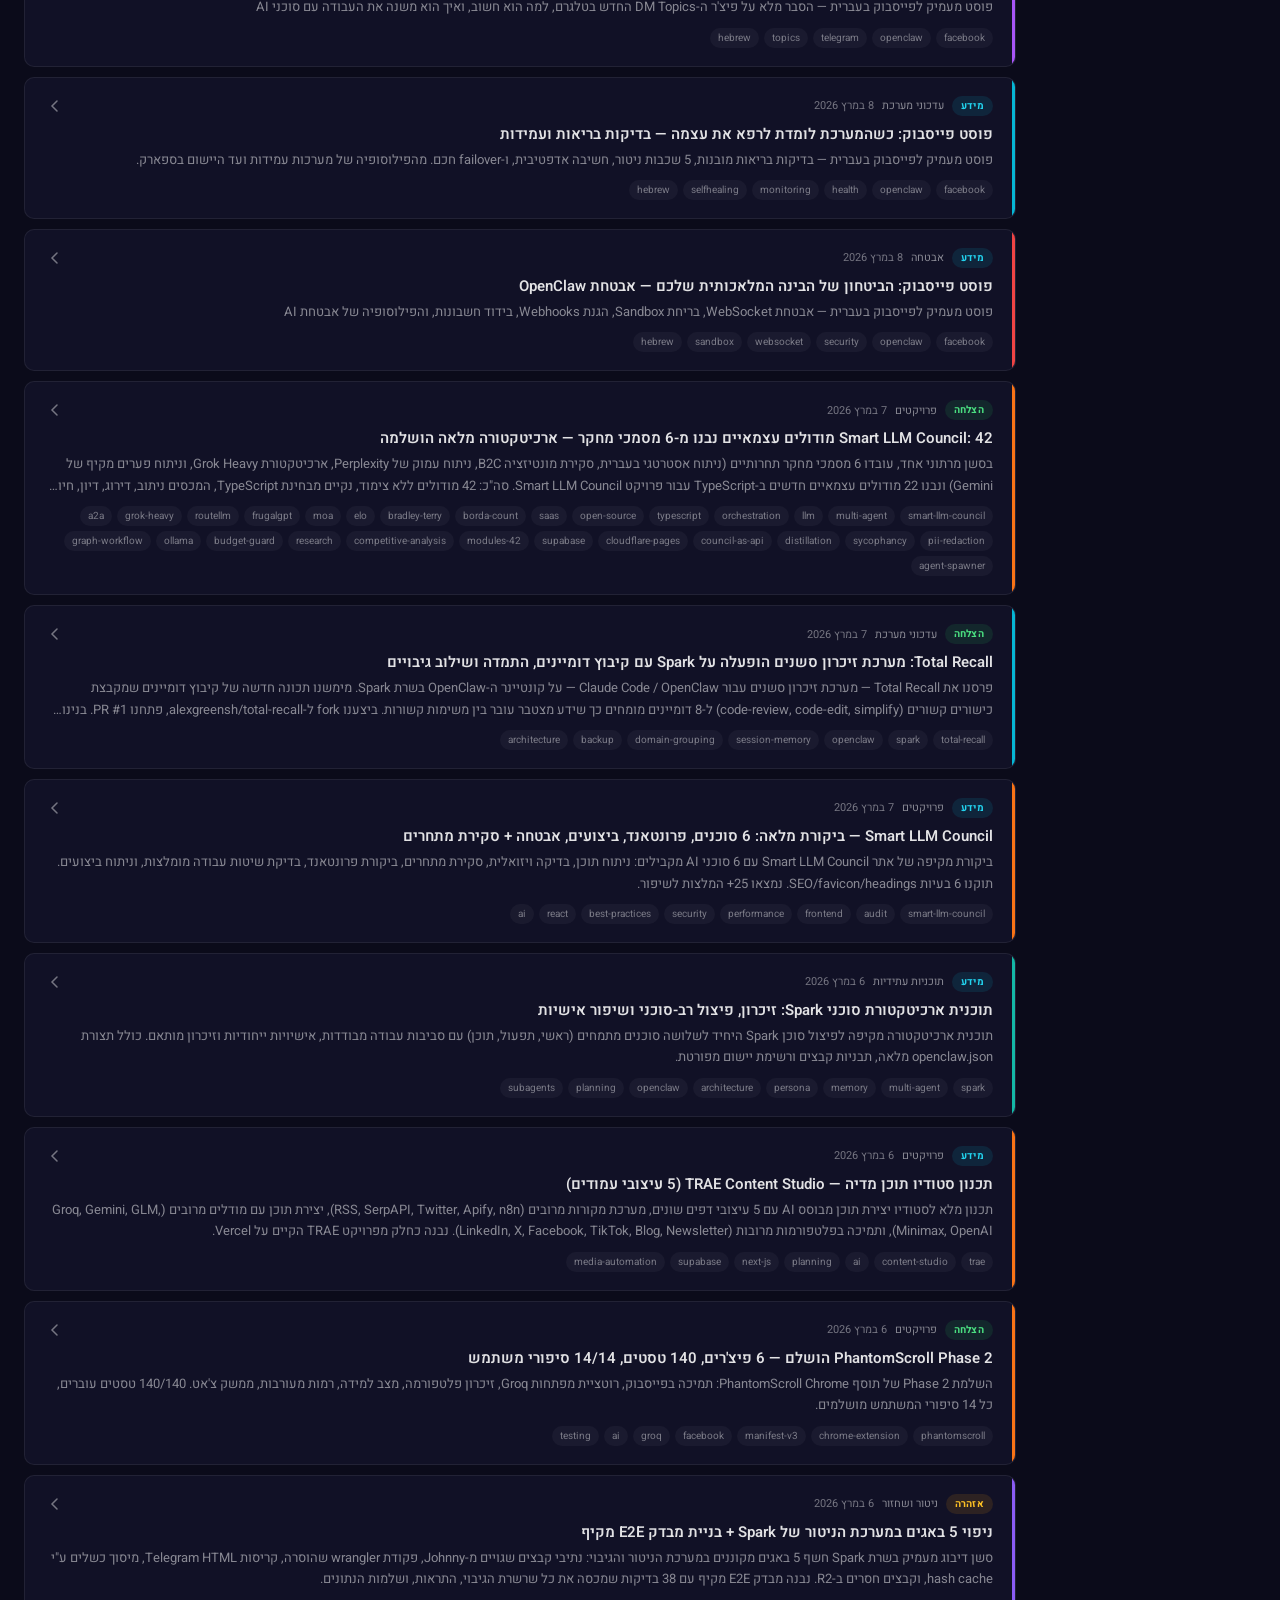
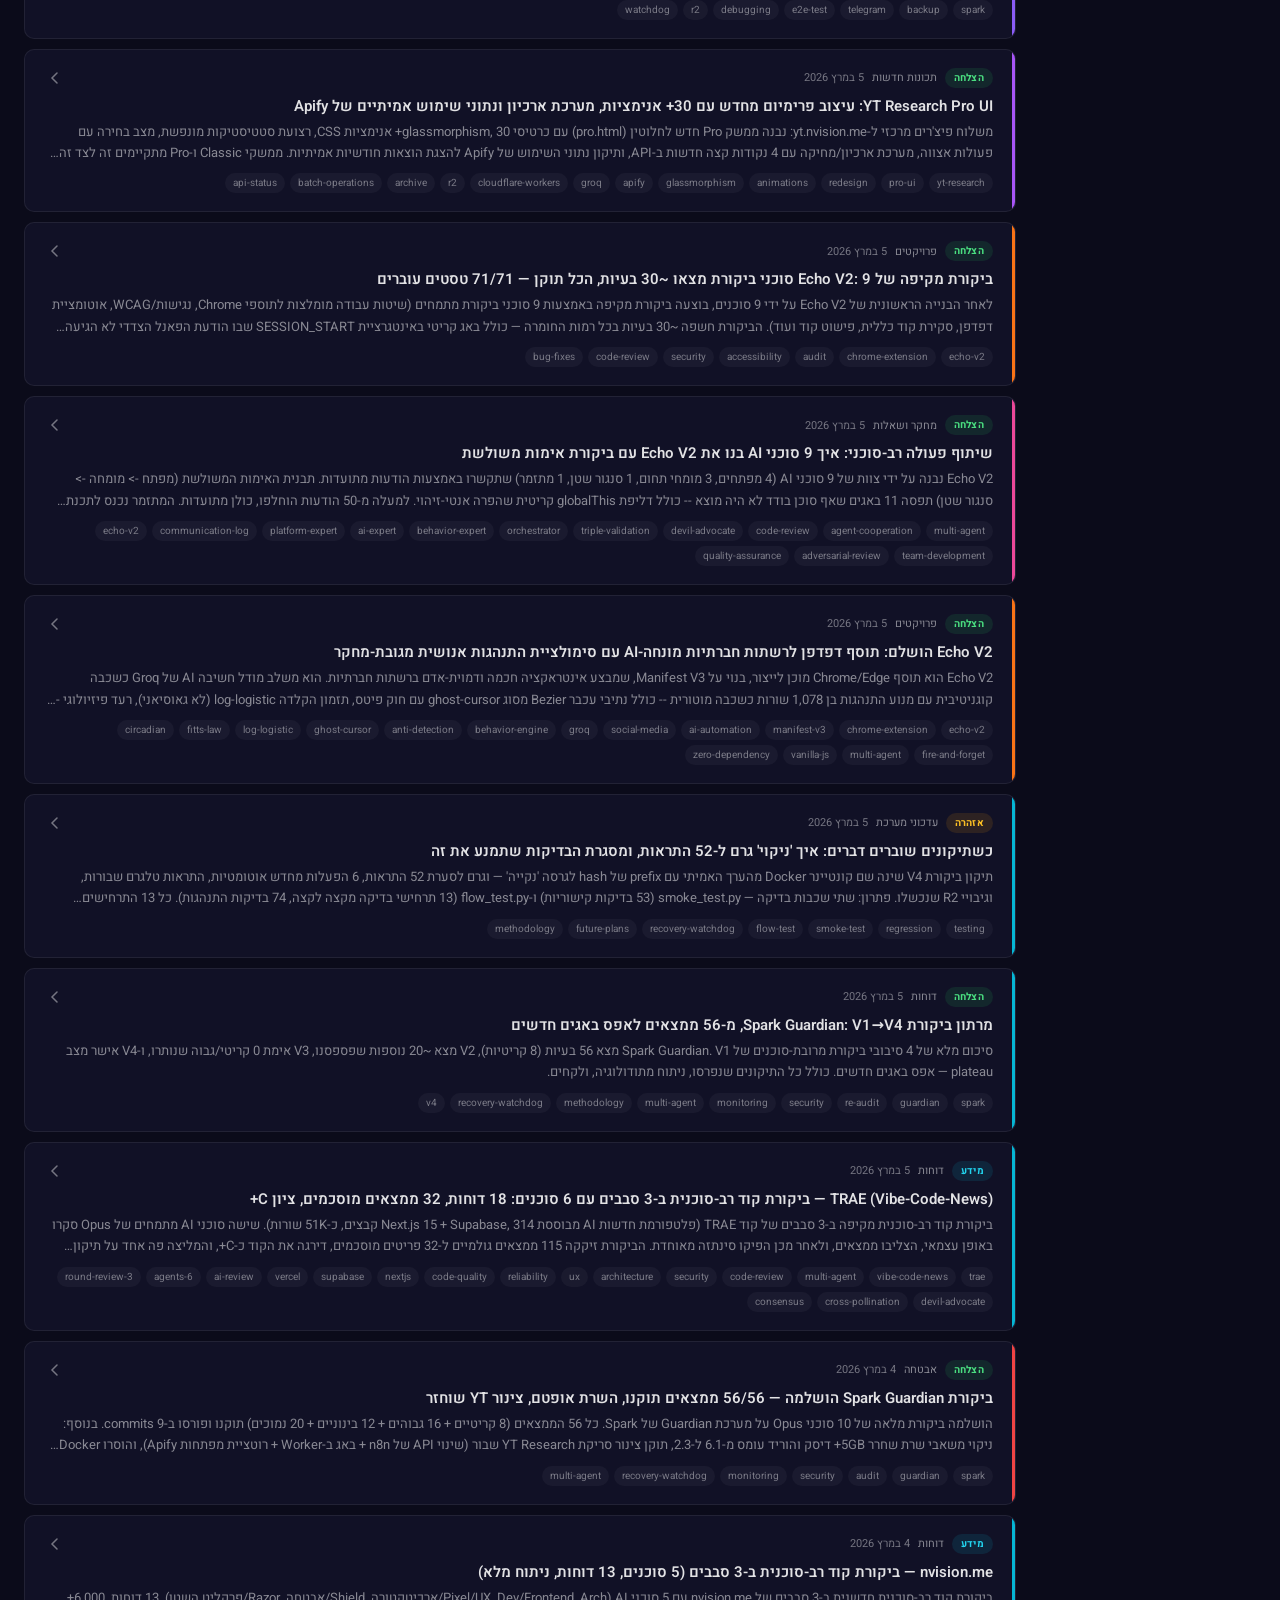
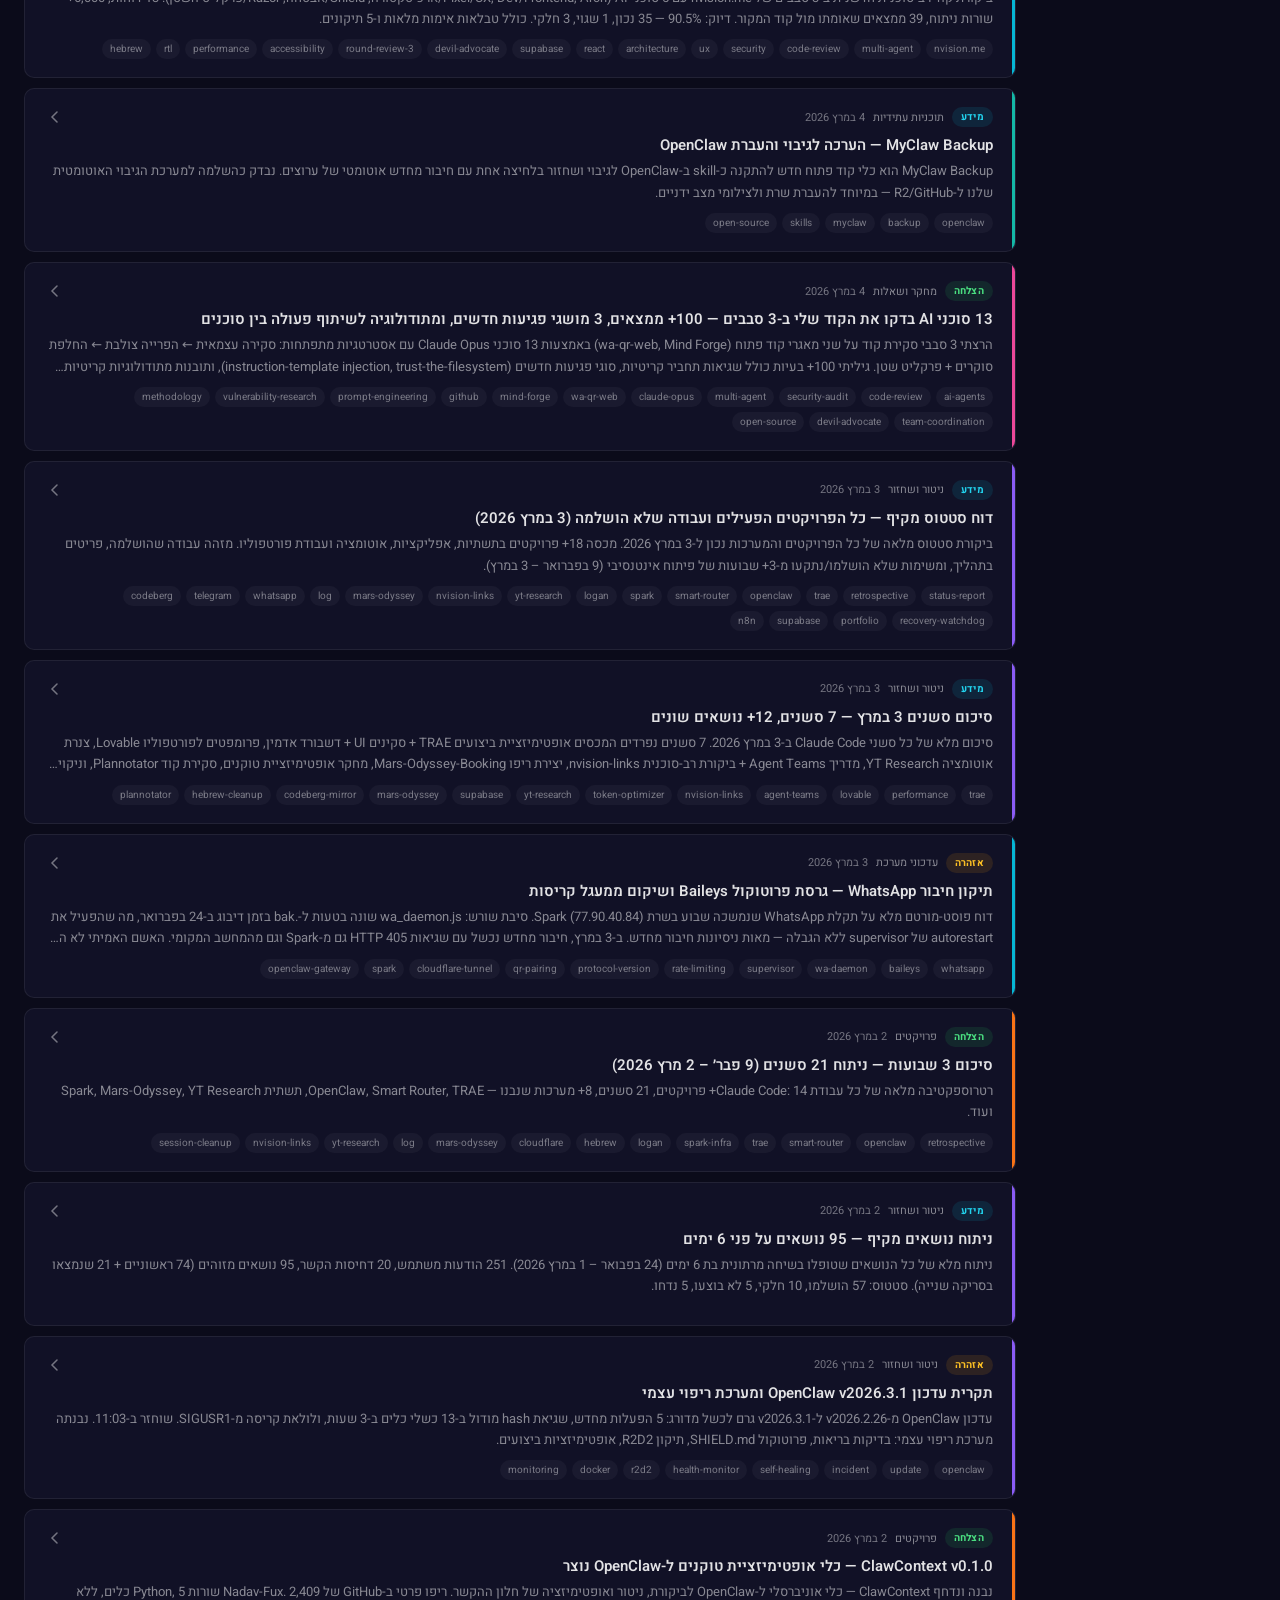
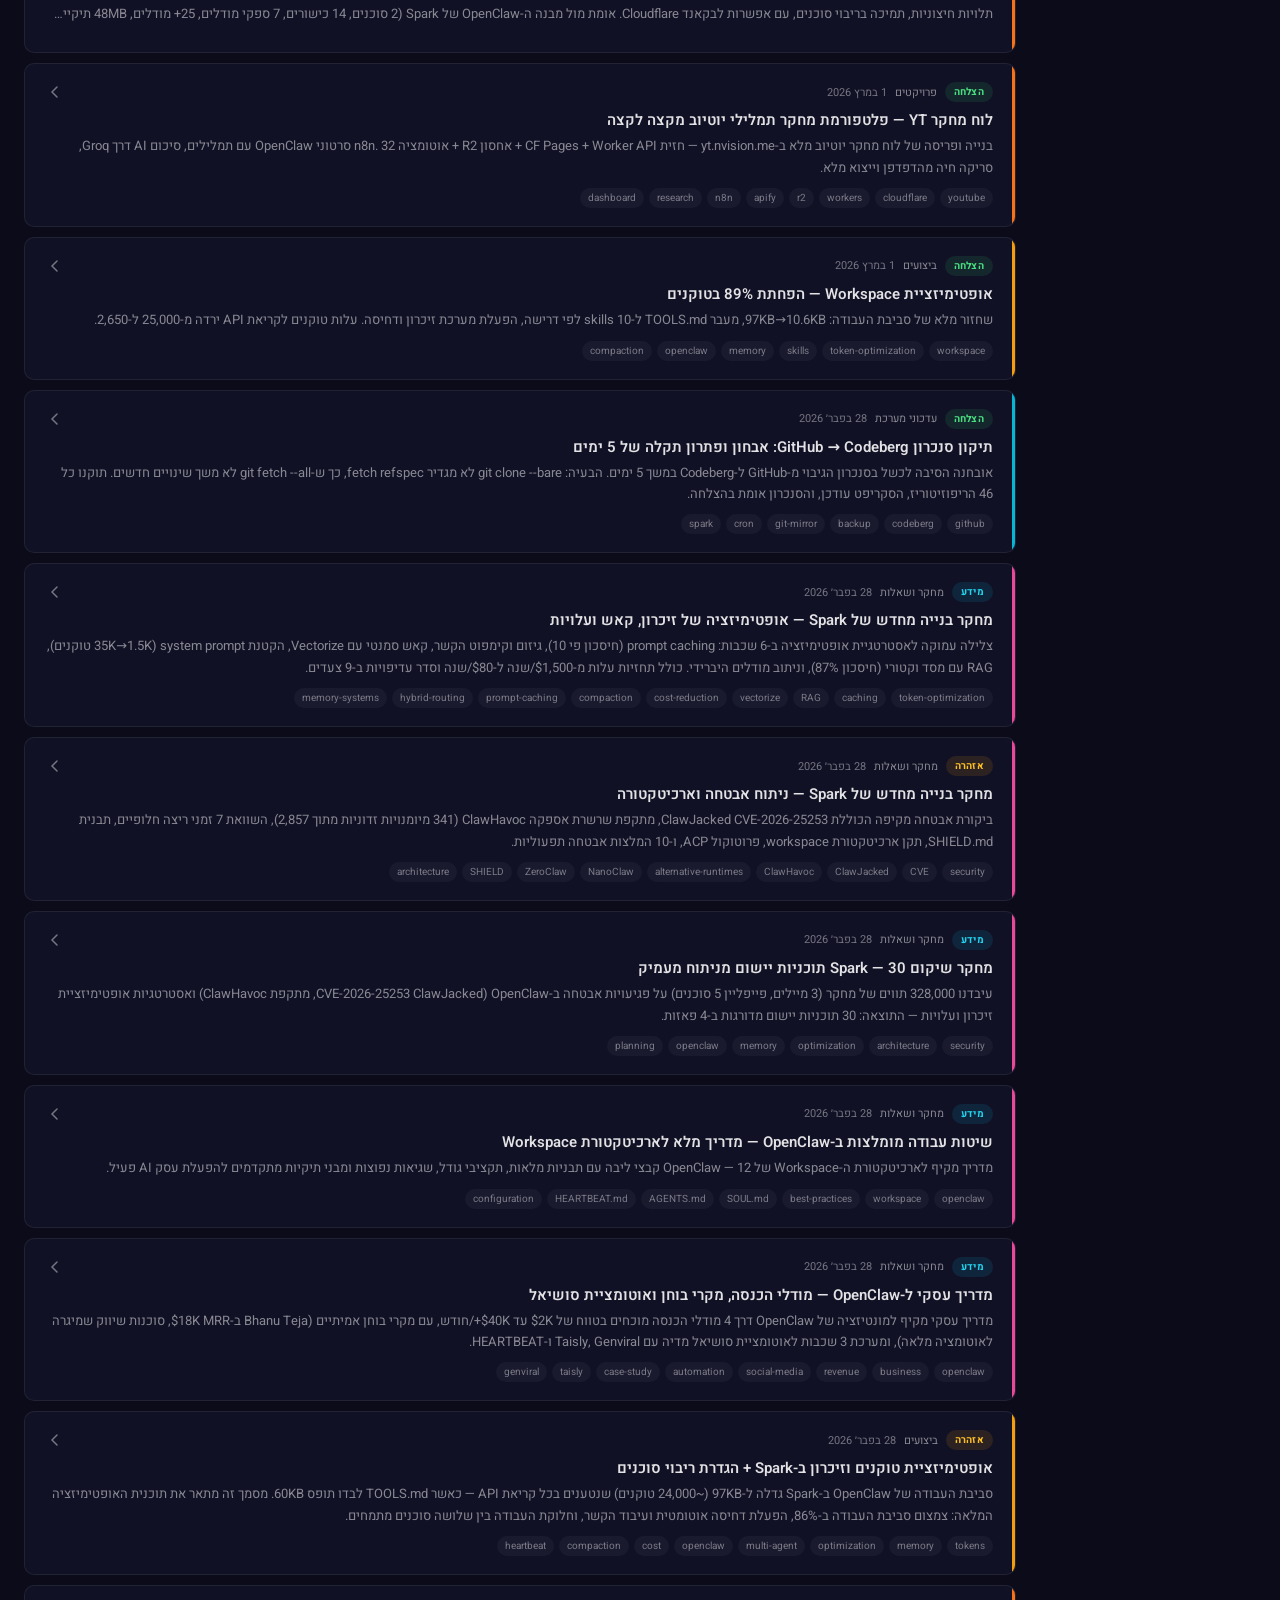
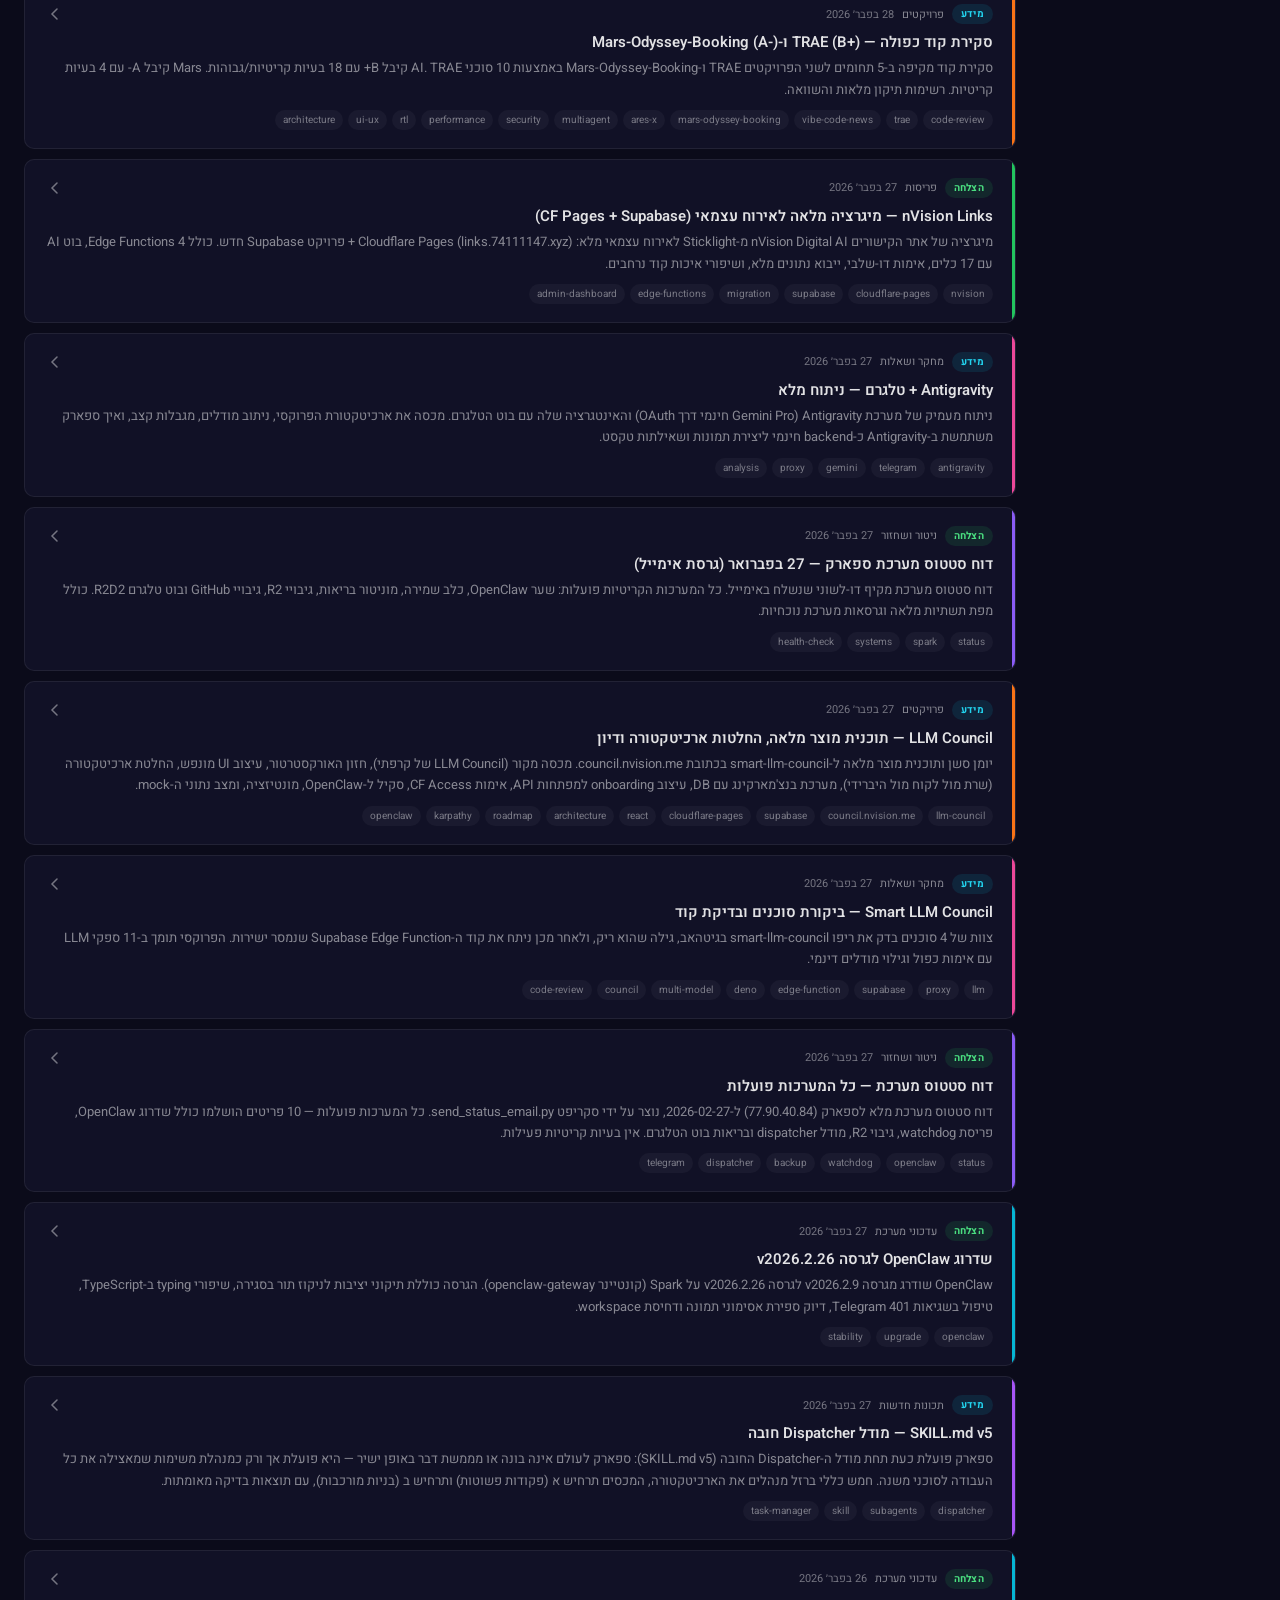
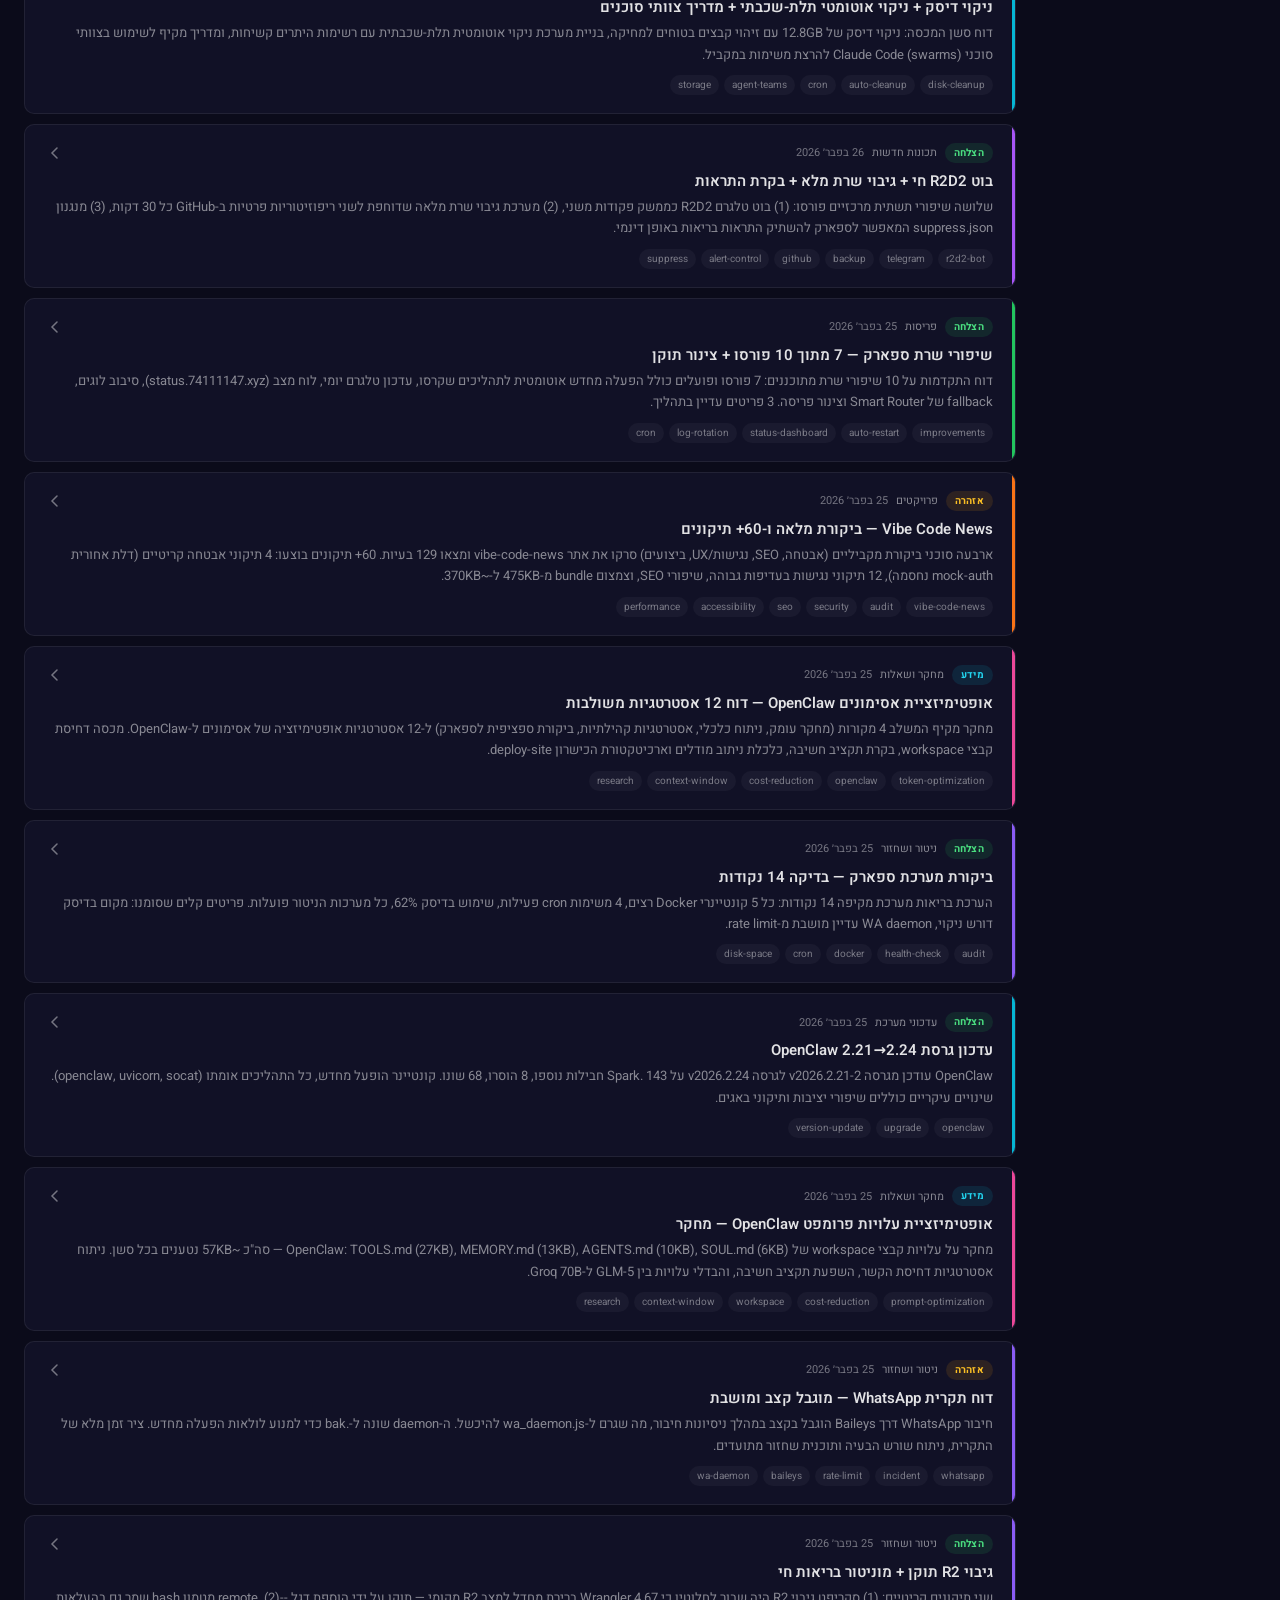
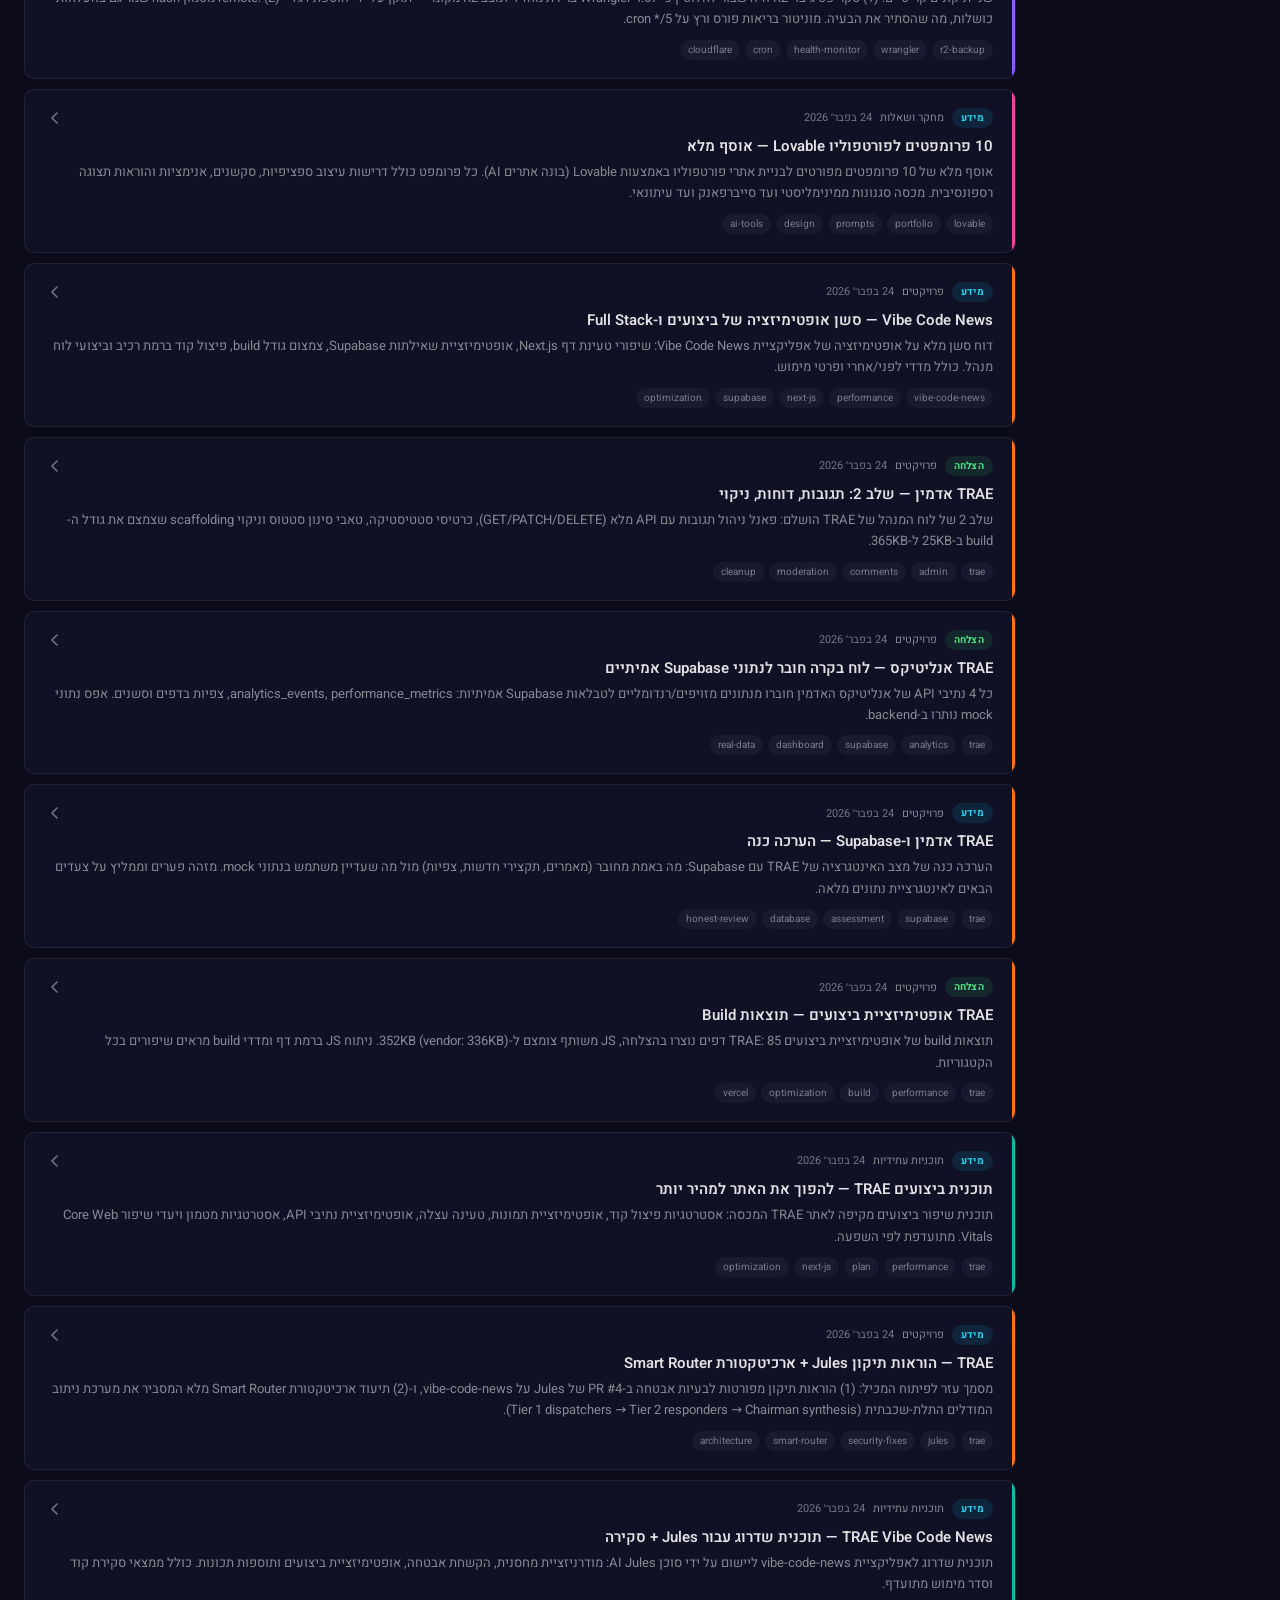
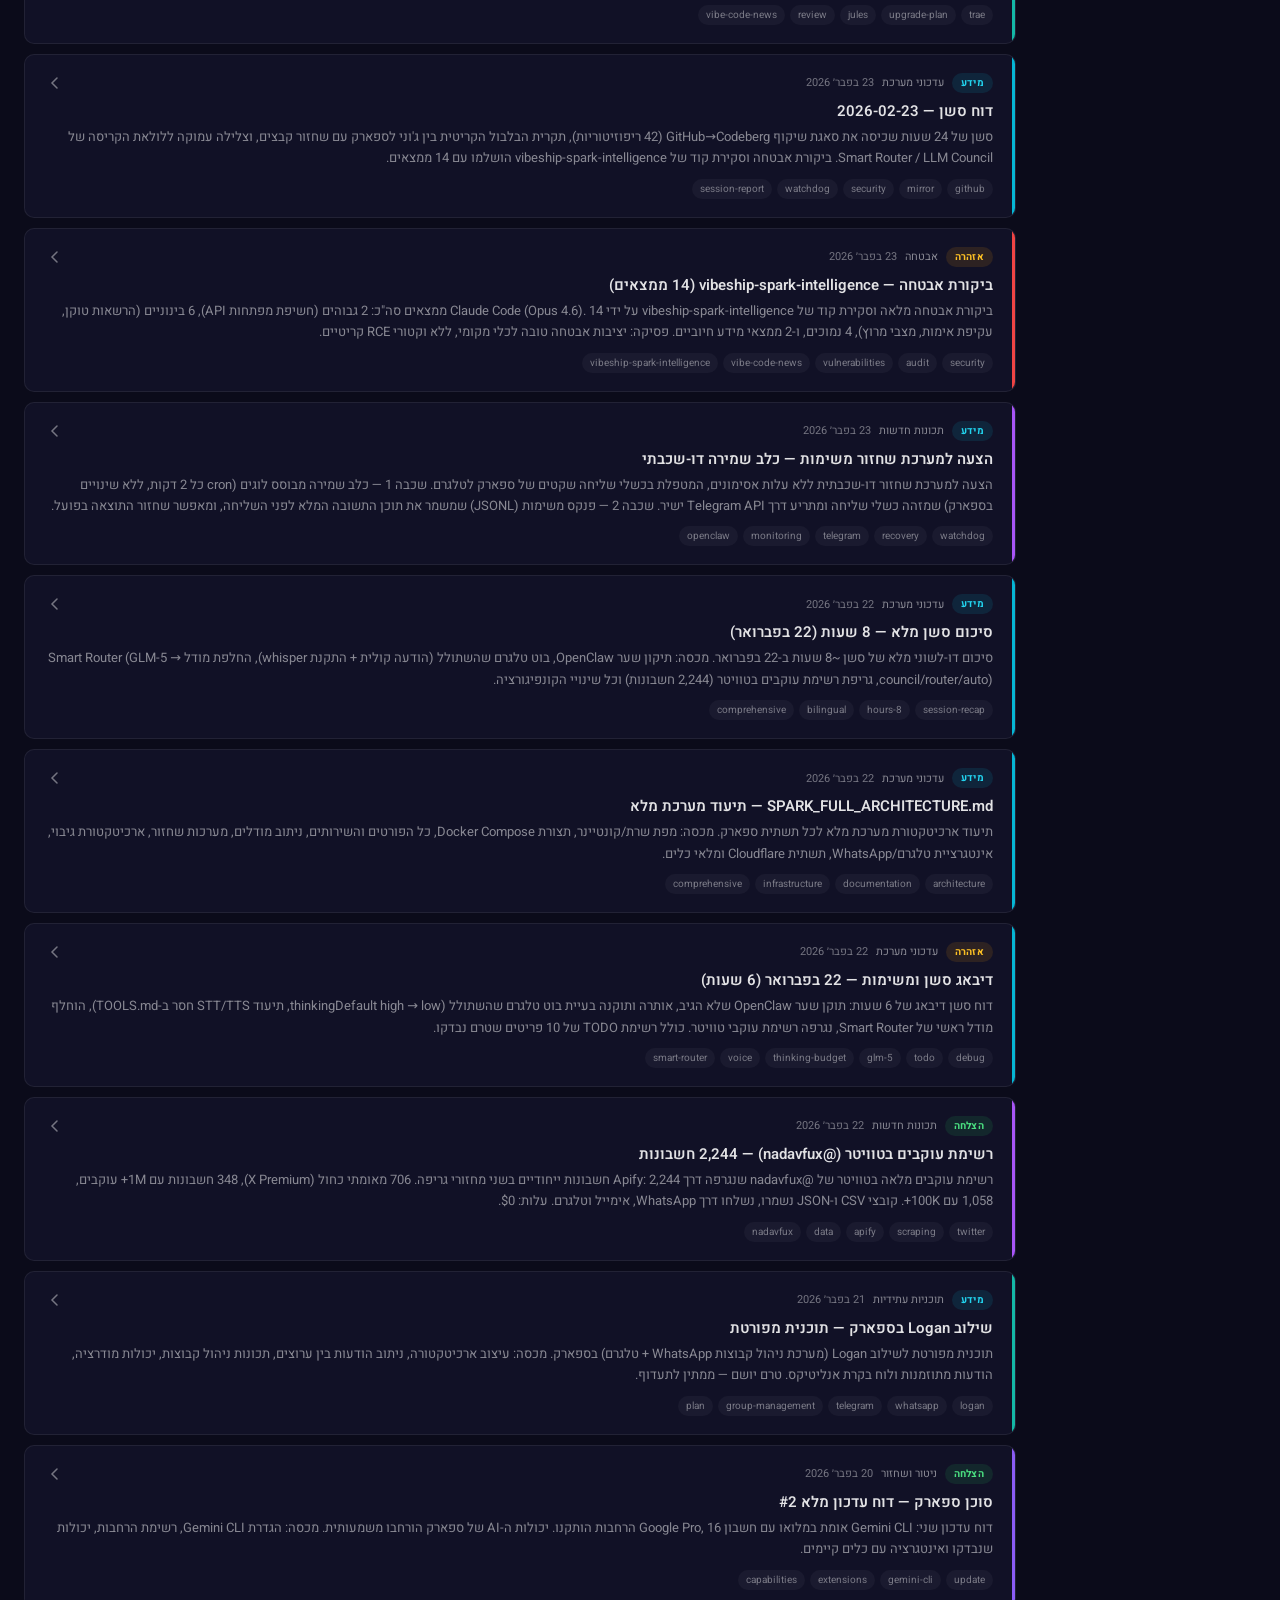
==== commit adf591f0: "feat: add search overlay with Ctrl+K shortcut Search button in header opens full-text overlay that s" ====
--- a/index.html
+++ b/index.html
@@ -43,6 +43,10 @@
       </a>
       <div class="header-actions">
         <span id="count" class="count" title="Total entries">0</span>
+        <button id="search-btn" class="search-btn" type="button" aria-label="Search" title="Search (Ctrl+K)">
+          <svg viewBox="0 0 24 24" width="16" height="16" fill="none" stroke="currentColor" stroke-width="2" stroke-linecap="round" stroke-linejoin="round" aria-hidden="true"><circle cx="11" cy="11" r="8"/><line x1="21" y1="21" x2="16.65" y2="16.65"/></svg>
+          <kbd class="search-kbd">⌘K</kbd>
+        </button>
         <button id="refresh-btn" class="refresh-btn" type="button" aria-label="Refresh" title="Refresh">
           <svg viewBox="0 0 24 24" width="16" height="16" fill="none" stroke="currentColor" stroke-width="2" stroke-linecap="round" stroke-linejoin="round" aria-hidden="true"><path d="M23 4v6h-6"/><path d="M1 20v-6h6"/><path d="M3.51 9a9 9 0 0114.85-3.36L23 10M1 14l4.64 4.36A9 9 0 0020.49 15"/></svg>
         </button>
@@ -101,6 +105,19 @@
     </div>
   </div>
 
+  <!-- Search overlay -->
+  <div id="search-overlay" class="search-overlay" hidden role="dialog" aria-modal="true" aria-label="Search">
+    <div class="search-overlay-backdrop" id="search-overlay-backdrop"></div>
+    <div class="search-overlay-box">
+      <div class="search-overlay-input-wrap">
+        <svg viewBox="0 0 24 24" width="18" height="18" fill="none" stroke="currentColor" stroke-width="2" stroke-linecap="round" stroke-linejoin="round" aria-hidden="true"><circle cx="11" cy="11" r="8"/><line x1="21" y1="21" x2="16.65" y2="16.65"/></svg>
+        <input type="search" id="overlay-search" class="overlay-search-input" placeholder="חיפוש בכל הרשומות..." autocomplete="off" spellcheck="false">
+        <kbd class="overlay-esc" id="overlay-esc-hint">ESC</kbd>
+      </div>
+      <div id="overlay-results" class="overlay-results"></div>
+    </div>
+  </div>
+
   <script src="assets/app.js?v=4"></script>
 </body>
 </html>
--- a/assets/style.css
+++ b/assets/style.css
@@ -710,3 +710,112 @@
 
 /* Body no-scroll when drawer open */
 body.drawer-open { overflow: hidden; }
+
+/* ── Search button in header ── */
+.search-btn {
+  display: flex; align-items: center; gap: 6px;
+  padding: 5px 10px;
+  background: rgba(255,255,255,.05);
+  border: 1px solid var(--border);
+  border-radius: 8px;
+  color: var(--dim);
+  font-size: 13px;
+  cursor: pointer;
+  transition: background .15s, border-color .15s, color .15s;
+}
+.search-btn:hover { background: rgba(255,255,255,.09); border-color: var(--border-hover); color: var(--text); }
+.search-kbd {
+  font-family: var(--mono);
+  font-size: 11px;
+  padding: 1px 4px;
+  background: rgba(255,255,255,.07);
+  border: 1px solid var(--border);
+  border-radius: 4px;
+  color: var(--dim);
+}
+
+/* ── Search overlay ── */
+.search-overlay {
+  position: fixed; inset: 0; z-index: 200;
+  display: flex; align-items: flex-start; justify-content: center;
+  padding-top: 80px;
+}
+.search-overlay[hidden] { display: none; }
+.search-overlay-backdrop {
+  position: absolute; inset: 0;
+  background: rgba(0,0,0,.7);
+  backdrop-filter: blur(4px);
+  -webkit-backdrop-filter: blur(4px);
+}
+.search-overlay-box {
+  position: relative; z-index: 1;
+  width: 100%; max-width: 600px;
+  background: var(--surface);
+  border: 1px solid var(--border-hover);
+  border-radius: 14px;
+  box-shadow: 0 24px 64px rgba(0,0,0,.6);
+  overflow: hidden;
+  margin: 0 16px;
+}
+.search-overlay-input-wrap {
+  display: flex; align-items: center; gap: 10px;
+  padding: 14px 16px;
+  border-bottom: 1px solid var(--border);
+}
+.search-overlay-input-wrap svg { flex-shrink: 0; color: var(--dim); }
+.overlay-search-input {
+  flex: 1;
+  background: transparent;
+  border: none; outline: none;
+  color: var(--text);
+  font: 16px var(--font);
+}
+.overlay-search-input::placeholder { color: var(--dim); }
+.overlay-esc {
+  font-family: var(--mono); font-size: 11px;
+  padding: 2px 6px;
+  background: rgba(255,255,255,.06);
+  border: 1px solid var(--border);
+  border-radius: 4px; color: var(--dim);
+  cursor: pointer; user-select: none;
+}
+.overlay-results {
+  max-height: 440px;
+  overflow-y: auto;
+  padding: 6px;
+}
+.overlay-result-item {
+  display: flex; flex-direction: column; gap: 2px;
+  padding: 10px 12px;
+  border-radius: 8px;
+  cursor: pointer;
+  transition: background .12s;
+}
+.overlay-result-item:hover,
+.overlay-result-item.focused { background: rgba(6,182,212,.1); }
+.overlay-result-title { font-size: 14px; font-weight: 600; color: var(--text); }
+.overlay-result-summary { font-size: 12px; color: var(--dim); white-space: nowrap; overflow: hidden; text-overflow: ellipsis; }
+.overlay-result-meta { display: flex; gap: 8px; align-items: center; font-size: 11px; color: var(--dim); }
+.overlay-result-cat {
+  padding: 1px 6px; border-radius: 10px;
+  background: rgba(6,182,212,.12); color: var(--primary);
+  font-size: 10px; font-weight: 600;
+}
+.overlay-empty {
+  padding: 32px; text-align: center;
+  color: var(--dim); font-size: 14px;
+}
+.overlay-hint {
+  padding: 10px 16px;
+  border-top: 1px solid var(--border);
+  font-size: 11px; color: var(--dim);
+  display: flex; gap: 12px;
+}
+.overlay-hint kbd {
+  font-family: var(--mono); font-size: 10px;
+  padding: 1px 5px;
+  background: rgba(255,255,255,.06);
+  border: 1px solid var(--border);
+  border-radius: 3px;
+}
+body.search-open { overflow: hidden; }
